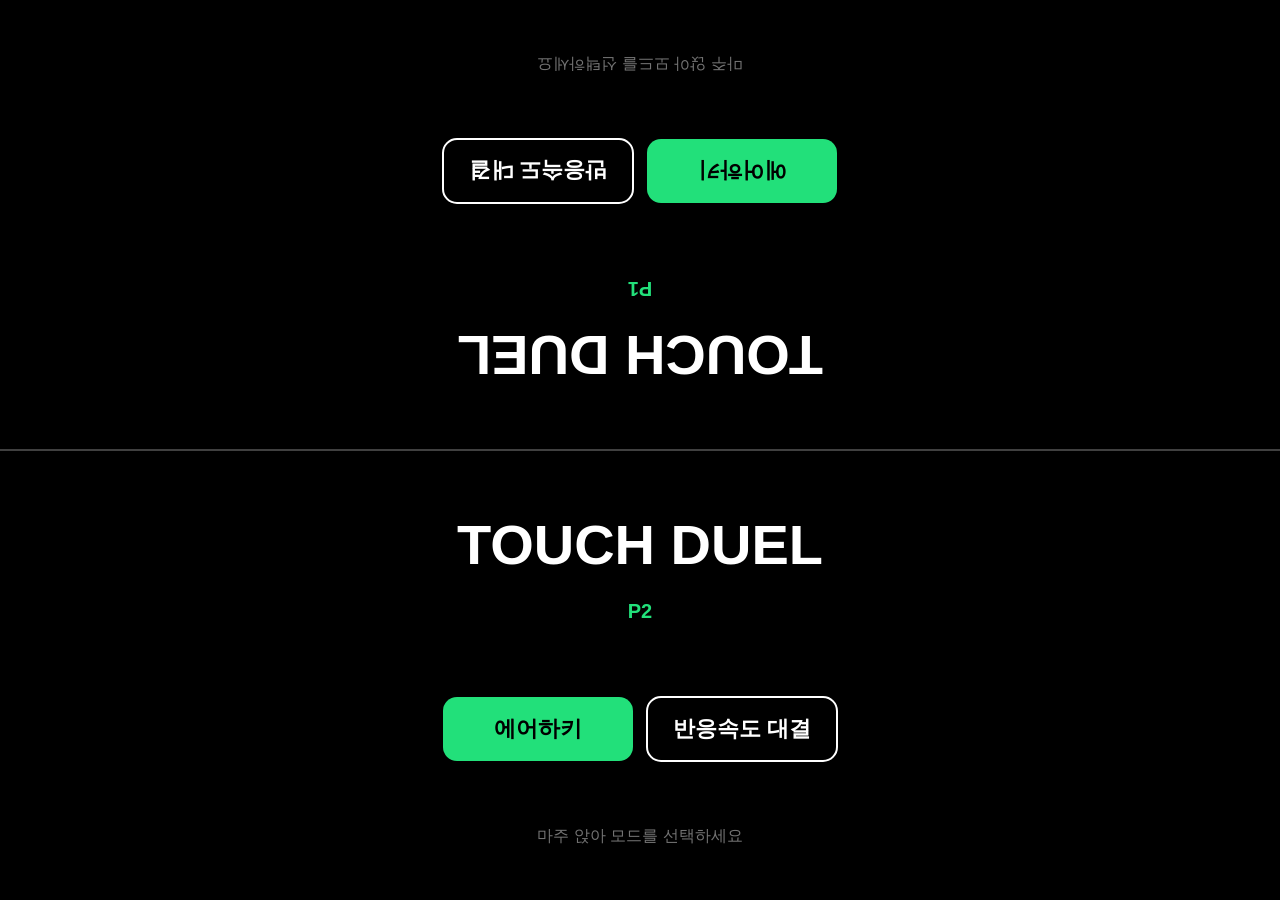
==== index.html @ be90b16b "Add two-player air hockey for iPad (single-file canvas game) Multi-touch mallets per half, substep c" ====
<!DOCTYPE html>
<html lang="ko">
<head>
<meta charset="utf-8">
<meta name="viewport" content="width=device-width, initial-scale=1, maximum-scale=1, minimum-scale=1, user-scalable=no, viewport-fit=cover">
<meta name="apple-mobile-web-app-capable" content="yes">
<meta name="mobile-web-app-capable" content="yes">
<meta name="apple-mobile-web-app-status-bar-style" content="black-translucent">
<meta name="format-detection" content="telephone=no">
<meta name="theme-color" content="#000000">
<title>Touch Duel</title>
<style>
  html, body {
    margin: 0; padding: 0;
    width: 100%; height: 100%;
    overflow: hidden;
    background: #000;
    /* 스크롤·확대·바운스 방지 */
    position: fixed; inset: 0;
    overscroll-behavior: none;
    touch-action: none;
    /* 길게 누르기 메뉴·텍스트 선택·탭 하이라이트 방지 */
    -webkit-user-select: none; user-select: none;
    -webkit-touch-callout: none;
    -webkit-tap-highlight-color: transparent;
    -webkit-text-size-adjust: none;
  }
  canvas { display: block; width: 100%; height: 100%; touch-action: none; }
</style>
</head>
<body>
<canvas id="c"></canvas>
<script>
'use strict';

/* =========================================================
   설정
   ========================================================= */
const ACCENT = '#22e07a';          // 유일한 강조색 (반응속도 모드의 "초록색"도 이 색)
const FG = '#ffffff';
const BG = '#000000';
const FONT = '-apple-system, BlinkMacSystemFont, "Apple SD Gothic Neo", "Helvetica Neue", sans-serif';
const HOCKEY_WIN = 7;

/* =========================================================
   캔버스 & 리사이즈
   ========================================================= */
const canvas = document.getElementById('c');
const ctx = canvas.getContext('2d', { alpha: false });
let W = 0, H = 0, DPR = 1;

function resize() {
  const nw = window.innerWidth, nh = window.innerHeight;
  if (nw === 0 || nh === 0) return;
  // 고해상도 화면은 2배까지만 (그 이상은 60fps 유지에 부담)
  DPR = Math.min(window.devicePixelRatio || 1, 2);
  canvas.width = Math.round(nw * DPR);
  canvas.height = Math.round(nh * DPR);
  ctx.setTransform(DPR, 0, 0, DPR, 0, 0);
  const oldW = W, oldH = H;
  W = nw; H = nh;
  if (oldW && oldH && app.scene && app.scene.resize) {
    app.scene.resize(W / oldW, H / oldH);
  }
}
window.addEventListener('resize', resize);
window.addEventListener('orientationchange', () => { resize(); setTimeout(resize, 250); });
if (window.visualViewport) window.visualViewport.addEventListener('resize', resize);

/* =========================================================
   효과음 (Web Audio API로 즉석 생성)
   ========================================================= */
let ac = null;
function ensureAudio() {
  try {
    if (!ac) {
      const AC = window.AudioContext || window.webkitAudioContext;
      if (!AC) return;
      ac = new AC();
      // iOS 잠금 해제용 무음 버퍼 1회 재생
      const b = ac.createBuffer(1, 1, 22050);
      const s = ac.createBufferSource();
      s.buffer = b; s.connect(ac.destination); s.start(0);
    }
    if (ac.state === 'suspended') ac.resume();
  } catch (e) { /* 오디오 불가 환경은 무시 */ }
}
function tone(freq, dur, type = 'sine', vol = 0.2, freqEnd = null, delay = 0) {
  if (!ac || ac.state !== 'running') return;
  const t0 = ac.currentTime + delay;
  const o = ac.createOscillator();
  const g = ac.createGain();
  o.type = type;
  o.frequency.setValueAtTime(freq, t0);
  if (freqEnd) o.frequency.exponentialRampToValueAtTime(freqEnd, t0 + dur);
  g.gain.setValueAtTime(0.0001, t0);
  g.gain.exponentialRampToValueAtTime(vol, t0 + 0.005);
  g.gain.exponentialRampToValueAtTime(0.0001, t0 + dur);
  o.connect(g); g.connect(ac.destination);
  o.start(t0); o.stop(t0 + dur + 0.02);
}
const sfx = {
  tap()  { tone(660, 0.06, 'triangle', 0.15); },
  hit(p) { tone(300 + 500 * p, 0.07, 'triangle', 0.12 + 0.2 * p, 150 + 200 * p); }, // p: 0~1 세기
  wall() { tone(180, 0.05, 'square', 0.05); },
  goal() { tone(523, 0.12, 'square', 0.12); tone(784, 0.22, 'square', 0.12, null, 0.11); },
  win()  { [523, 659, 784, 1047].forEach((f, i) => tone(f, 0.18, 'triangle', 0.18, null, i * 0.1)); },
};

/* =========================================================
   공통 UI 헬퍼
   - 화면을 가로로 반 나눠 아래쪽은 P2(정방향), 위쪽은 P1(180° 회전)로 그린다.
   - "로컬 좌표": 각 플레이어 기준 반쪽 화면. y=0 이 중앙선, y=H/2 가 자기 앞쪽 가장자리.
   ========================================================= */
function halfH() { return H / 2; }

// fn(who, w, h) 를 두 반쪽에 각각 그린다. who: 0=P1(위), 1=P2(아래)
function mirrored(fn) {
  ctx.save(); ctx.translate(0, H / 2); fn(1, W, H / 2); ctx.restore();
  ctx.save(); ctx.translate(W, H / 2); ctx.rotate(Math.PI); fn(0, W, H / 2); ctx.restore();
}
// 화면 좌표 → 해당 플레이어의 로컬 좌표
function toLocal(x, y) {
  return y >= H / 2 ? { who: 1, x, y: y - H / 2 } : { who: 0, x: W - x, y: H / 2 - y };
}

function font(size, weight = 600) { return `${weight} ${Math.round(size)}px ${FONT}`; }
function text(str, x, y, size, color = FG, weight = 600, align = 'center') {
  ctx.font = font(size, weight);
  ctx.fillStyle = color;
  ctx.textAlign = align;
  ctx.textBaseline = 'middle';
  ctx.fillText(str, x, y);
}
function roundRect(x, y, w, h, r) {
  ctx.beginPath();
  ctx.moveTo(x + r, y);
  ctx.arcTo(x + w, y, x + w, y + h, r);
  ctx.arcTo(x + w, y + h, x, y + h, r);
  ctx.arcTo(x, y + h, x, y, r);
  ctx.arcTo(x, y, x + w, y, r);
  ctx.closePath();
}

// 로컬 좌표 기준 버튼 한 줄 배치
function buttonRow(defs, yCenter) {
  const n = defs.length, gap = 14;
  const bw = Math.min((W - 40 - gap * (n - 1)) / n, 190);
  const bh = Math.min(halfH() * 0.17, 64);
  const total = n * bw + (n - 1) * gap;
  const x0 = (W - total) / 2;
  return defs.map((d, i) => ({ ...d, x: x0 + i * (bw + gap), y: yCenter - bh / 2, w: bw, h: bh }));
}
function drawButtons(btns) {
  for (const b of btns) {
    roundRect(b.x, b.y, b.w, b.h, Math.min(14, b.h / 3));
    if (b.primary) { ctx.fillStyle = ACCENT; ctx.fill(); }
    else { ctx.lineWidth = 2; ctx.strokeStyle = FG; ctx.stroke(); }
    text(b.label, b.x + b.w / 2, b.y + b.h / 2 + 1, Math.min(b.h * 0.38, 22), b.primary ? BG : FG);
  }
}
function hitButton(btns, lx, ly) {
  for (const b of btns) if (lx >= b.x && lx <= b.x + b.w && ly >= b.y && ly <= b.y + b.h) return b;
  return null;
}

// 중앙선 위 왼쪽 끝의 일시정지 버튼 (180° 대칭 아이콘이라 양쪽 모두 읽힘)
function pauseBtn() { const r = Math.max(22, Math.min(W, H) * 0.035); return { x: r + 10, y: H / 2, r }; }
function drawPauseBtn(color = FG, bg = BG) {
  const p = pauseBtn();
  ctx.beginPath(); ctx.arc(p.x, p.y, p.r, 0, Math.PI * 2);
  ctx.fillStyle = bg; ctx.fill();
  ctx.lineWidth = 2; ctx.strokeStyle = color; ctx.stroke();
  const bw = p.r * 0.2, bh = p.r * 0.8;
  ctx.fillStyle = color;
  ctx.fillRect(p.x - bw * 1.6, p.y - bh / 2, bw, bh);
  ctx.fillRect(p.x + bw * 0.6, p.y - bh / 2, bw, bh);
}
function hitPauseBtn(x, y) {
  const p = pauseBtn();
  return Math.hypot(x - p.x, y - p.y) <= p.r + 12; // 손가락용 여유 12px
}

/* =========================================================
   앱 상태 (장면 전환, 일시정지, 게임 종료 오버레이)
   ========================================================= */
const app = {
  scene: null,
  paused: false,
  over: null,      // 게임 종료 시 { winner, t, lines:[[P1줄],[P2줄]] }
};
function setScene(s) {
  app.scene = s; app.paused = false; app.over = null;
  s.enter();
}
function endGame(winner, lines) {
  app.over = { winner, t: performance.now(), lines: lines || [[], []] };
  sfx.win();
}

const pauseButtons = () => buttonRow([
  { id: 'resume', label: '계속', primary: true },
  { id: 'restart', label: '재시작' },
  { id: 'menu', label: '메뉴' },
], halfH() * 0.62);

const overButtons = () => buttonRow([
  { id: 'restart', label: '다시 하기', primary: true },
  { id: 'menu', label: '메뉴' },
], halfH() * 0.72);

function drawPauseOverlay() {
  ctx.fillStyle = 'rgba(0,0,0,0.82)';
  ctx.fillRect(0, 0, W, H);
  const btns = pauseButtons();
  mirrored((who, w, h) => {
    text('일시정지', w / 2, h * 0.3, Math.min(h * 0.14, 44), FG, 700);
    drawButtons(btns);
  });
}
function drawOverOverlay() {
  ctx.fillStyle = 'rgba(0,0,0,0.85)';
  ctx.fillRect(0, 0, W, H);
  const btns = overButtons();
  const o = app.over;
  mirrored((who, w, h) => {
    const won = o.winner === who;
    text(won ? '승리' : '패배', w / 2, h * 0.22, Math.min(h * 0.2, 72), won ? ACCENT : FG, 800);
    const lines = o.lines[who] || [];
    lines.forEach((l, i) => text(l, w / 2, h * 0.4 + i * Math.min(h * 0.08, 30), Math.min(h * 0.065, 22), 'rgba(255,255,255,0.75)', 500));
    drawButtons(btns);
  });
}

/* =========================================================
   메뉴 화면 (양쪽 모두에서 읽고 누를 수 있게 대칭으로 그림)
   ========================================================= */
const Menu = {
  enter() {},
  buttons() {
    return buttonRow([
      { id: 'hockey', label: '에어하키', primary: true },
      { id: 'reaction', label: '반응속도 대결' },
    ], halfH() * 0.62);
  },
  update() {},
  draw(now) {
    ctx.fillStyle = BG; ctx.fillRect(0, 0, W, H);
    ctx.fillStyle = 'rgba(255,255,255,0.25)';
    ctx.fillRect(0, H / 2 - 1, W, 2);
    const btns = this.buttons();
    mirrored((who, w, h) => {
      text('TOUCH DUEL', w / 2, h * 0.22, Math.min(h * 0.13, w * 0.1, 56), FG, 800);
      text(who === 0 ? 'P1' : 'P2', w / 2, h * 0.36, Math.min(h * 0.06, 20), ACCENT, 700);
      drawButtons(btns);
      text('마주 앉아 모드를 선택하세요', w / 2, h * 0.86, Math.min(h * 0.05, 16), 'rgba(255,255,255,0.45)', 500);
    });
  },
  down(id, x, y) {
    const l = toLocal(x, y);
    const b = hitButton(this.buttons(), l.x, l.y);
    if (!b) return;
    sfx.tap();
    if (b.id === 'hockey') setScene(Hockey);
    else if (b.id === 'reaction' && typeof Reaction !== 'undefined') setScene(Reaction);
  },
  move() {}, up() {},
};

/* =========================================================
   모드 1: 에어하키
   ---------------------------------------------------------
   좌표계: 화면 픽셀. P1(index 0)은 위쪽 절반, P2(index 1)는 아래쪽 절반.
   P1은 위쪽 골대를 지키고, 퍽이 위쪽 골대로 들어가면 P2 득점.

   [충돌 처리 요약]
   1) 서브스텝: 한 프레임 동안 퍽/말렛의 이동 거리를 퍽 반지름의 절반 이하로
      잘게 나눠 여러 번 적분한다. 빠른 퍽이 말렛·벽을 뚫고 지나가는
      "터널링"을 막기 위함. 말렛 위치도 서브스텝마다 이전→현재 위치를 보간.
   2) 퍽↔말렛 (원-원): 중심 거리 < r+R 이면 충돌.
      - 위치 보정: 퍽을 충돌 법선 n 방향으로 딱 맞닿는 위치까지 밀어낸다.
        말렛은 손가락이 붙잡고 있으므로 "무한 질량"으로 보고 퍽만 움직인다.
      - 속도 반사: 상대속도 v_rel = v_puck − v_mallet 의 법선 성분 vn 이
        서로 가까워지는 방향(vn < 0)일 때만 v_puck −= (1+e)·vn·n.
        → 말렛이 빠르게 휘두를수록 vn 이 커져 퍽이 더 세게 튕겨 나간다.
   3) 퍽↔벽: 좌우 벽, 위아래 벽(골 입구 제외)을 넘으면 벽 안으로 되돌리고
      해당 축 속도를 반전 후 반발계수 e_wall 을 곱한다.
   4) 퍽↔골대 기둥: 골 입구 양 끝을 "점"으로 보고 원-점 충돌을 처리
      (모서리에 걸친 퍽이 자연스럽게 튕기도록).
   5) 끼임 방지: 벽 보정 후에도 퍽과 말렛이 겹쳐 있으면(벽과 말렛 사이에
      낀 경우) 이번엔 말렛을 뒤로 밀어낸다.
   이후 매 프레임 마찰로 지수 감속하고, 최대 속도를 넘지 않게 자른다.
   ========================================================= */
const PUCK_E = 0.9;       // 말렛 반발계수
const WALL_E = 0.88;      // 벽 반발계수
const FRICTION = 0.45;    // 초당 감속 계수 (v *= e^(-k·dt))

const Hockey = {
  enter() {
    this.score = [0, 0];
    this.layout();
    this.mallets = [0, 1].map(i => {
      const x = W / 2, y = i === 0 ? H * 0.12 : H * 0.88;
      return { x, y, px: x, py: y, tx: x, ty: y, vx: 0, vy: 0, tid: null };
    });
    this.puck = { x: W / 2, y: H / 2, vx: 0, vy: 0 };
    this.resetPuck(-1);
    this.goalT = 0;         // 득점 연출 남은 시간
    this.lastScorer = -1;
    this.flash = [0, 0];    // 득점 하이라이트
    this.sndHit = 0; this.sndWall = 0;
  },
  layout() {
    const u = Math.min(W, H);
    this.u = u;
    this.R = u * 0.072;                              // 말렛 반지름
    this.r = u * 0.036;                              // 퍽 반지름
    this.goalW = Math.min(W * 0.42, u * 0.42);       // 골 입구 너비
    this.maxV = u * 4.2;                             // 퍽 최대 속도 (px/s)
    this.malletMaxV = u * 10;                        // 말렛 최대 이동 속도 (px/s)
  },
  goalX0() { return (W - this.goalW) / 2; },
  goalX1() { return (W + this.goalW) / 2; },
  resize(sx, sy) {
    const p = this.puck;
    p.x *= sx; p.y *= sy;
    for (const m of this.mallets) {
      m.x *= sx; m.y *= sy; m.px *= sx; m.py *= sy; m.tx *= sx; m.ty *= sy;
    }
    this.layout();
    this.mallets.forEach((m, i) => {
      const c = this.clampMallet(i, m.x, m.y); m.x = m.px = c.x; m.y = m.py = c.y;
      const t = this.clampMallet(i, m.tx, m.ty); m.tx = t.x; m.ty = t.y;
    });
    p.x = Math.min(Math.max(p.x, this.r), W - this.r);
  },
  resetPuck(conceder) {
    const p = this.puck;
    p.x = W / 2;
    p.y = conceder === 0 ? H * 0.25 : conceder === 1 ? H * 0.75 : H / 2;
    p.vx = 0; p.vy = 0;
  },
  // 말렛은 자기 영역(반쪽) 안에서만
  clampMallet(i, x, y) {
    const R = this.R;
    const y0 = i === 0 ? R : H / 2 + R;
    const y1 = i === 0 ? H / 2 - R : H - R;
    return { x: Math.min(Math.max(x, R), W - R), y: Math.min(Math.max(y, y0), y1) };
  },

  /* ---------- 입력 ---------- */
  down(id, x, y) {
    const i = y < H / 2 ? 0 : 1;        // 터치한 쪽 영역의 말렛
    const m = this.mallets[i];
    if (m.tid !== null) return;          // 이미 다른 손가락이 잡고 있음
    m.tid = id;
    const c = this.clampMallet(i, x, y);
    // 잡는 순간 말렛을 손가락 위치로 순간이동 (속도 0 처리 → 순간이동 강타 방지)
    m.x = m.px = m.tx = c.x; m.y = m.py = m.ty = c.y;
    sfx.tap();
  },
  move(id, x, y) {
    this.mallets.forEach((m, i) => {
      if (m.tid !== id) return;
      const c = this.clampMallet(i, x, y);
      m.tx = c.x; m.ty = c.y;
    });
  },
  up(id) {
    for (const m of this.mallets) if (m.tid === id) m.tid = null;
  },

  /* ---------- 물리 ---------- */
  update(dt, now) {
    const p = this.puck, r = this.r, R = this.R;
    this.flash[0] = Math.max(0, this.flash[0] - dt);
    this.flash[1] = Math.max(0, this.flash[1] - dt);

    // 말렛: 손가락 목표 위치로 이동 (한 프레임 최대 이동량 제한)
    let maxMove = 0;
    for (const m of this.mallets) {
      m.px = m.x; m.py = m.y;
      let dx = m.tx - m.x, dy = m.ty - m.y;
      const d = Math.hypot(dx, dy), lim = this.malletMaxV * dt;
      if (d > lim) { dx *= lim / d; dy *= lim / d; }
      m.x += dx; m.y += dy;
      m.vx = dx / dt; m.vy = dy / dt;
      maxMove = Math.max(maxMove, Math.hypot(dx, dy));
    }

    // 득점 연출 중: 퍽은 골 안쪽으로 미끄러지기만 하고 충돌 없음
    if (this.goalT > 0) {
      p.x += p.vx * dt; p.y += p.vy * dt;
      this.goalT -= dt;
      if (this.goalT <= 0) {
        const s = this.score;
        if (s[0] >= HOCKEY_WIN || s[1] >= HOCKEY_WIN) {
          const w = s[0] > s[1] ? 0 : 1;
          endGame(w, [[`${s[0]} : ${s[1]}`], [`${s[1]} : ${s[0]}`]]);
        } else {
          this.resetPuck(1 - this.lastScorer); // 실점한 쪽에서 서브
        }
      }
      return;
    }

    // [1] 서브스텝 수 결정: 퍽/말렛이 한 스텝에 r/2 이상 움직이지 않도록
    const travel = Math.max(Math.hypot(p.vx, p.vy) * dt, maxMove);
    const n = Math.min(24, Math.max(1, Math.ceil(travel / (r * 0.5))));
    const h = dt / n;

    for (let s = 1; s <= n; s++) {
      const t = s / n;
      p.x += p.vx * h;
      p.y += p.vy * h;

      // [2] 퍽 ↔ 말렛
      for (let i = 0; i < 2; i++) {
        const m = this.mallets[i];
        const mx = m.px + (m.x - m.px) * t;   // 이 서브스텝 시점의 말렛 위치
        const my = m.py + (m.y - m.py) * t;
        let dx = p.x - mx, dy = p.y - my;
        let d = Math.hypot(dx, dy);
        const minD = r + R;
        if (d < minD) {
          if (d < 1e-6) { dx = 0; dy = i === 0 ? 1 : -1; d = 1; }
          const nx = dx / d, ny = dy / d;
          // 위치 보정: 퍽만 밀어냄
          p.x = mx + nx * minD;
          p.y = my + ny * minD;
          // 속도 반사: 접근 중일 때만
          const vn = (p.vx - m.vx) * nx + (p.vy - m.vy) * ny;
          if (vn < 0) {
            p.vx -= (1 + PUCK_E) * vn * nx;
            p.vy -= (1 + PUCK_E) * vn * ny;
            const power = Math.min(1, -vn / this.maxV);
            if (now - this.sndHit > 60) { sfx.hit(power); this.sndHit = now; }
          }
        }
      }

      // [3][4] 벽·골대 기둥
      const scored = this.collideWalls(now);

      // [5] 벽과 말렛 사이에 낀 경우 말렛을 밀어냄
      for (let i = 0; i < 2; i++) {
        const m = this.mallets[i];
        const dx = m.x - p.x, dy = m.y - p.y, d = Math.hypot(dx, dy);
        if (d < r + R && d > 1e-6) {
          const c = this.clampMallet(i, p.x + dx / d * (r + R), p.y + dy / d * (r + R));
          m.x = c.x; m.y = c.y;
        }
      }

      if (scored >= 0) { this.onGoal(scored); break; }
    }

    // 마찰(지수 감속) + 최대 속도 제한
    const f = Math.exp(-FRICTION * dt);
    p.vx *= f; p.vy *= f;
    const sp = Math.hypot(p.vx, p.vy);
    if (sp > this.maxV) { p.vx *= this.maxV / sp; p.vy *= this.maxV / sp; }
    if (sp < 2) { p.vx = 0; p.vy = 0; }
  },

  // 반환값: 득점한 플레이어 index, 없으면 -1
  collideWalls(now) {
    const p = this.puck, r = this.r;
    const gx0 = this.goalX0(), gx1 = this.goalX1();
    const inMouth = p.x > gx0 && p.x < gx1;
    let bounced = false;

    // 좌우 벽
    if (p.x < r) { p.x = r; p.vx = Math.abs(p.vx) * WALL_E; bounced = true; }
    else if (p.x > W - r) { p.x = W - r; p.vx = -Math.abs(p.vx) * WALL_E; bounced = true; }

    // 위아래 벽 (골 입구 구간은 통과)
    if (!inMouth) {
      if (p.y < r) { p.y = r; p.vy = Math.abs(p.vy) * WALL_E; bounced = true; }
      else if (p.y > H - r) { p.y = H - r; p.vy = -Math.abs(p.vy) * WALL_E; bounced = true; }
    }

    // 골대 기둥 4개 (원-점 충돌)
    const posts = [[gx0, 0], [gx1, 0], [gx0, H], [gx1, H]];
    for (const [qx, qy] of posts) {
      const dx = p.x - qx, dy = p.y - qy, d = Math.hypot(dx, dy);
      if (d < r && d > 1e-6) {
        const nx = dx / d, ny = dy / d;
        p.x = qx + nx * r; p.y = qy + ny * r;
        const vn = p.vx * nx + p.vy * ny;
        if (vn < 0) { p.vx -= (1 + WALL_E) * vn * nx; p.vy -= (1 + WALL_E) * vn * ny; bounced = true; }
      }
    }

    if (bounced && now - this.sndWall > 50) { sfx.wall(); this.sndWall = now; }

    // 퍽 중심이 골라인을 넘으면 득점
    if (p.y < 0) return 1;       // 위쪽 골대 → P2 득점
    if (p.y > H) return 0;       // 아래쪽 골대 → P1 득점
    return -1;
  },

  onGoal(scorer) {
    this.score[scorer]++;
    this.lastScorer = scorer;
    this.flash[scorer] = 1.0;
    this.goalT = 1.1;
    sfx.goal();
  },

  /* ---------- 그리기 ---------- */
  draw(now) {
    const r = this.r, R = this.R, p = this.puck;
    ctx.fillStyle = BG; ctx.fillRect(0, 0, W, H);

    // 득점한 쪽 반쪽을 강조색으로 살짝 물들임
    for (let i = 0; i < 2; i++) {
      if (this.flash[i] > 0) {
        ctx.globalAlpha = this.flash[i] * 0.22;
        ctx.fillStyle = ACCENT;
        ctx.fillRect(0, i === 0 ? 0 : H / 2, W, H / 2);
        ctx.globalAlpha = 1;
      }
    }

    // 링크 라인
    ctx.strokeStyle = 'rgba(255,255,255,0.22)';
    ctx.lineWidth = 2;
    ctx.beginPath(); ctx.moveTo(0, H / 2); ctx.lineTo(W, H / 2); ctx.stroke();
    ctx.beginPath(); ctx.arc(W / 2, H / 2, this.u * 0.12, 0, Math.PI * 2); ctx.stroke();
    ctx.beginPath(); ctx.arc(W / 2, 0, this.goalW * 0.55, 0, Math.PI); ctx.stroke();
    ctx.beginPath(); ctx.arc(W / 2, H, this.goalW * 0.55, Math.PI, Math.PI * 2); ctx.stroke();

    // 벽 테두리
    ctx.strokeStyle = 'rgba(255,255,255,0.5)';
    ctx.lineWidth = 4;
    ctx.strokeRect(0, 0, W, H);
    // 골 입구 (강조색)
    const gx0 = this.goalX0();
    ctx.fillStyle = BG;
    ctx.fillRect(gx0, 0, this.goalW, 4);
    ctx.fillRect(gx0, H - 4, this.goalW, 4);
    ctx.fillStyle = ACCENT;
    ctx.fillRect(gx0, 0, this.goalW, 6);
    ctx.fillRect(gx0, H - 6, this.goalW, 6);

    // 점수 (위쪽은 180° 회전 → 각자 자기 방향에서 읽힘)
    const s = this.score;
    mirrored((who, w, h) => {
      const size = Math.min(h * 0.22, this.u * 0.13);
      const hl = this.flash[who] > 0;
      text(String(s[who]), w - size * 0.7, size * 0.75, size, hl ? ACCENT : 'rgba(255,255,255,0.55)', 800);
      if (this.goalT > 0 && this.lastScorer === who) {
        text('GOAL', w / 2, h * 0.5, Math.min(h * 0.25, 90), ACCENT, 900);
      }
    });

    // 퍽
    ctx.fillStyle = ACCENT;
    ctx.beginPath(); ctx.arc(p.x, p.y, r, 0, Math.PI * 2); ctx.fill();

    // 말렛
    for (const m of this.mallets) {
      ctx.fillStyle = FG;
      ctx.beginPath(); ctx.arc(m.x, m.y, R, 0, Math.PI * 2); ctx.fill();
      ctx.strokeStyle = BG; ctx.lineWidth = Math.max(2, R * 0.08);
      ctx.beginPath(); ctx.arc(m.x, m.y, R * 0.55, 0, Math.PI * 2); ctx.stroke();
      if (m.tid !== null) {
        ctx.fillStyle = BG;
        ctx.beginPath(); ctx.arc(m.x, m.y, R * 0.18, 0, Math.PI * 2); ctx.fill();
      }
    }

    drawPauseBtn();
  },
};

/* =========================================================
   입력 (멀티터치: touch.identifier 로 손가락을 각각 추적)
   ========================================================= */
function onDown(id, x, y) {
  ensureAudio();
  const s = app.scene;
  if (s === Menu) { s.down(id, x, y); return; }

  if (app.over) {
    if (performance.now() - app.over.t < 700) return; // 연타로 인한 오작동 방지
    const l = toLocal(x, y);
    const b = hitButton(overButtons(), l.x, l.y);
    if (b) { sfx.tap(); b.id === 'restart' ? setScene(s) : setScene(Menu); }
    return;
  }
  if (app.paused) {
    const l = toLocal(x, y);
    const b = hitButton(pauseButtons(), l.x, l.y);
    if (!b) return;
    sfx.tap();
    if (b.id === 'resume') { app.paused = false; s.onResume && s.onResume(); }
    else if (b.id === 'restart') setScene(s);
    else setScene(Menu);
    return;
  }
  if (hitPauseBtn(x, y)) {
    sfx.tap();
    app.paused = true;
    s.onPause && s.onPause();
    return;
  }
  s.down(id, x, y);
}
function onMove(id, x, y) { if (!app.paused && !app.over) app.scene.move(id, x, y); }
function onUp(id) { app.scene.up(id); }

function eachTouch(e, fn) {
  const rect = canvas.getBoundingClientRect();
  for (let i = 0; i < e.changedTouches.length; i++) {
    const t = e.changedTouches[i];
    fn(t.identifier, t.clientX - rect.left, t.clientY - rect.top);
  }
}
const opt = { passive: false };
// preventDefault 로 스크롤·핀치줌·더블탭 줌·길게 누르기를 모두 차단
canvas.addEventListener('touchstart',  e => { e.preventDefault(); eachTouch(e, onDown); }, opt);
canvas.addEventListener('touchmove',   e => { e.preventDefault(); eachTouch(e, onMove); }, opt);
canvas.addEventListener('touchend',    e => { e.preventDefault(); ensureAudio(); eachTouch(e, id => onUp(id)); }, opt);
canvas.addEventListener('touchcancel', e => { e.preventDefault(); eachTouch(e, id => onUp(id)); }, opt);
// 캔버스 밖(노치 영역 등)까지 전역 차단
['touchstart', 'touchmove', 'touchend'].forEach(t => document.addEventListener(t, e => e.preventDefault(), opt));
['gesturestart', 'gesturechange', 'gestureend', 'contextmenu', 'dblclick', 'selectstart']
  .forEach(t => document.addEventListener(t, e => e.preventDefault(), opt));

// 데스크톱 테스트용 마우스 (터치 기기에서는 위 preventDefault 로 호환 마우스 이벤트가 안 생김)
let mouseDown = false;
canvas.addEventListener('mousedown', e => { mouseDown = true; onDown('mouse', e.clientX, e.clientY); });
window.addEventListener('mousemove', e => { if (mouseDown) onMove('mouse', e.clientX, e.clientY); });
window.addEventListener('mouseup', () => { if (mouseDown) { mouseDown = false; onUp('mouse'); } });

// 앱이 백그라운드로 가면 자동 일시정지
document.addEventListener('visibilitychange', () => {
  if (document.hidden && app.scene !== Menu && !app.over && !app.paused) {
    app.paused = true;
    app.scene.onPause && app.scene.onPause();
  }
});

/* =========================================================
   메인 루프 (requestAnimationFrame, 60fps)
   ========================================================= */
let last = 0;
function frame(ts) {
  // 프레임 간격이 길어져도(탭 전환 등) 물리가 폭주하지 않게 dt 상한
  const dt = last ? Math.min((ts - last) / 1000, 1 / 30) : 1 / 60;
  last = ts;
  const s = app.scene;
  if (!app.paused && !app.over && dt > 0) s.update(dt, ts);
  s.draw(ts);
  if (app.over) drawOverOverlay();
  else if (app.paused) drawPauseOverlay();
  requestAnimationFrame(frame);
}

resize();
setScene(Menu);
requestAnimationFrame(frame);
</script>
</body>
</html>
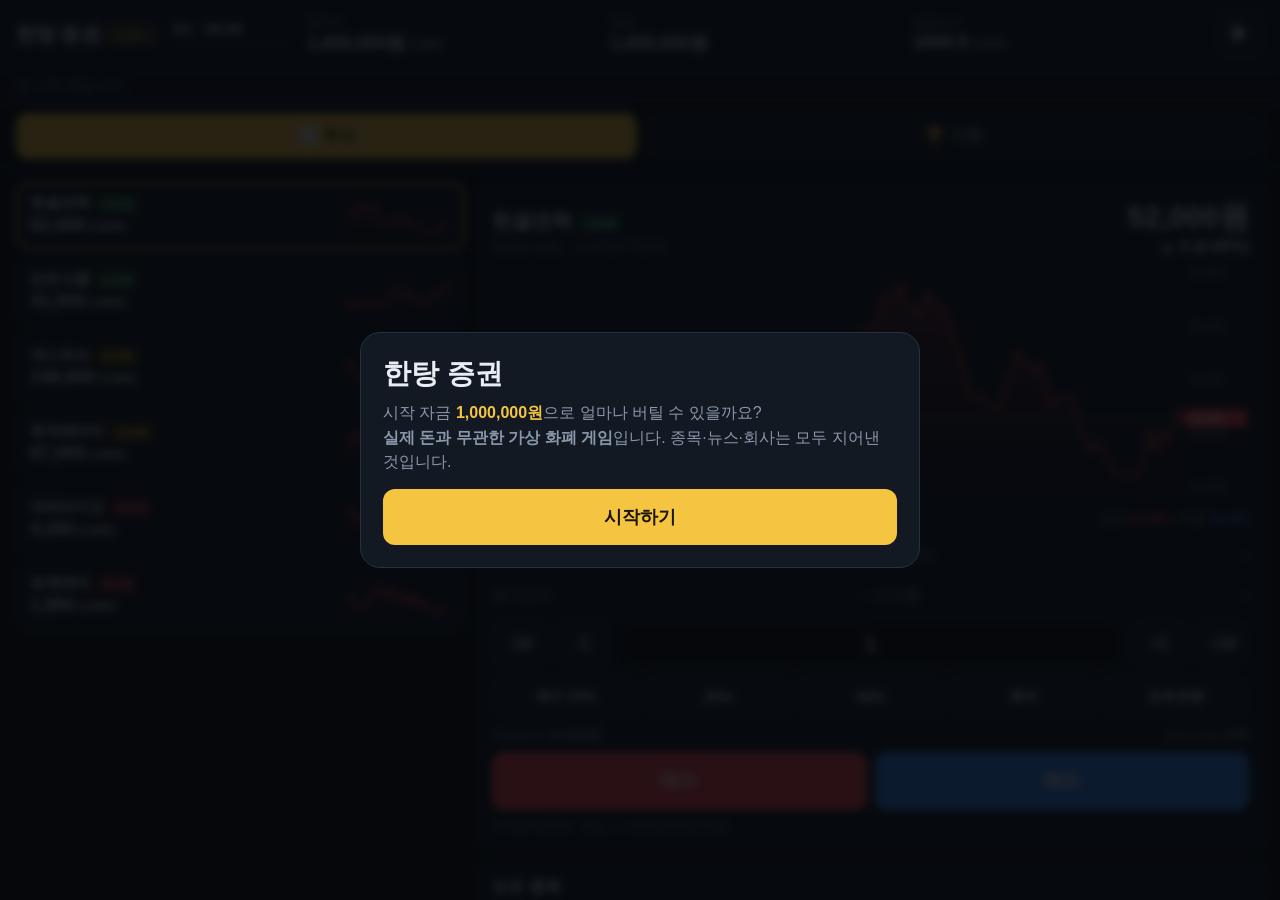
==== commit 410229a4: "1단계: 주식 시뮬레이션 (6종목, 찌라시, 폭락장·상한가 행진·서킷브레이커) Co-Authored-By: Claude Opus 5.5 <noreply@anthropic.com> " ====
--- a/index.html
+++ b/index.html
@@ -2,666 +2,1062 @@
 <html lang="ko">
 <head>
 <meta charset="utf-8">
-<meta name="viewport" content="width=device-width, initial-scale=1, maximum-scale=1, minimum-scale=1, user-scalable=no, viewport-fit=cover">
+<meta name="viewport" content="width=device-width, initial-scale=1, maximum-scale=1, user-scalable=no, viewport-fit=cover">
 <meta name="apple-mobile-web-app-capable" content="yes">
-<meta name="mobile-web-app-capable" content="yes">
 <meta name="apple-mobile-web-app-status-bar-style" content="black-translucent">
-<meta name="format-detection" content="telephone=no">
-<meta name="theme-color" content="#000000">
-<title>Touch Duel</title>
+<meta name="theme-color" content="#0a0d13">
+<meta name="color-scheme" content="dark">
+<title>한탕 증권</title>
 <style>
-  html, body {
-    margin: 0; padding: 0;
-    width: 100%; height: 100%;
-    overflow: hidden;
-    background: #000;
-    /* 스크롤·확대·바운스 방지 */
-    position: fixed; inset: 0;
-    overscroll-behavior: none;
-    touch-action: none;
-    /* 길게 누르기 메뉴·텍스트 선택·탭 하이라이트 방지 */
-    -webkit-user-select: none; user-select: none;
-    -webkit-touch-callout: none;
-    -webkit-tap-highlight-color: transparent;
-    -webkit-text-size-adjust: none;
-  }
-  canvas { display: block; width: 100%; height: 100%; touch-action: none; }
+:root{
+  --bg:#0a0d13; --panel:#131923; --panel2:#1a2230; --line:#263042;
+  --text:#e8edf4; --muted:#8a97aa;
+  --up:#ff4b58; --up-bg:rgba(255,75,88,.15);
+  --down:#3b8cff; --down-bg:rgba(59,140,255,.15);
+  --gold:#f5c542; --warn:#ffb020; --ok:#2ecc71;
+  --r:14px;
+  color-scheme:dark;
+}
+*{box-sizing:border-box;-webkit-tap-highlight-color:transparent}
+html,body{margin:0;height:100%;background:var(--bg);color:var(--text);
+  font-family:-apple-system,BlinkMacSystemFont,"Apple SD Gothic Neo","Noto Sans KR","Malgun Gothic",sans-serif;
+  touch-action:manipulation;-webkit-text-size-adjust:100%;overscroll-behavior:none}
+body{-webkit-user-select:none;user-select:none;-webkit-touch-callout:none}
+input{-webkit-user-select:text;user-select:text}
+b,.num{font-variant-numeric:tabular-nums}
+.up{color:var(--up)} .down{color:var(--down)} .muted{color:var(--muted)} .gold{color:var(--gold)}
+.hidden{display:none!important}
+
+#app{display:flex;flex-direction:column;height:100vh;height:100dvh;
+  padding:env(safe-area-inset-top) env(safe-area-inset-right) 0 env(safe-area-inset-left)}
+
+/* ---------- 헤더 ---------- */
+header{display:grid;grid-template-columns:auto auto 1fr 1fr 1fr auto;gap:10px 16px;align-items:center;
+  padding:10px 16px;background:var(--panel);border-bottom:1px solid var(--line)}
+.brand{font-weight:800;font-size:20px;letter-spacing:-.5px;white-space:nowrap}
+.brand .tag{font-size:11px;font-weight:600;color:var(--gold);border:1px solid var(--gold);border-radius:6px;padding:1px 5px;margin-left:4px;vertical-align:middle}
+.clock{min-width:118px}
+.clock .t{font-weight:700;font-size:15px;white-space:nowrap}
+.bar{height:6px;background:var(--panel2);border-radius:3px;margin-top:5px;overflow:hidden}
+.bar i{display:block;height:100%;width:0;background:var(--gold);transition:width .9s linear}
+.kpi{min-width:0}
+.kpi label{display:block;font-size:12px;color:var(--muted)}
+.kpi b{font-size:18px;white-space:nowrap}
+.kpi small{font-size:12px;margin-left:4px;white-space:nowrap}
+@media (max-width:820px){
+  header{grid-template-columns:1fr 1fr auto;}
+  .brand{grid-column:1/2} .clock{grid-column:2/3}
+  #btnPause{grid-column:3/4;grid-row:1}
+}
+
+#ticker{padding:8px 16px;font-size:14px;background:#0f141d;border-bottom:1px solid var(--line);
+  white-space:nowrap;overflow:hidden;text-overflow:ellipsis;min-height:36px}
+
+nav#tabs{display:flex;gap:6px;padding:8px 16px;background:var(--bg);border-bottom:1px solid var(--line);overflow-x:auto}
+nav#tabs button{flex:1;min-width:80px;min-height:46px;border:0;border-radius:12px;background:var(--panel);color:var(--muted);font-size:16px;font-weight:700}
+nav#tabs button.on{background:var(--gold);color:#1a1400}
+
+main{flex:1;overflow-y:auto;-webkit-overflow-scrolling:touch;padding:14px 16px calc(28px + env(safe-area-inset-bottom))}
+.tab{display:none}.tab.on{display:block}
+
+/* ---------- 공통 컴포넌트 ---------- */
+.card{background:var(--panel);border:1px solid var(--line);border-radius:var(--r);padding:14px}
+.card h3{margin:0 0 10px;font-size:16px}
+.btn{min-height:48px;padding:0 16px;border:0;border-radius:12px;background:var(--panel2);color:var(--text);font-size:16px;font-weight:700}
+.btn:active{filter:brightness(1.3)}
+.btn:disabled{opacity:.35}
+.btn.icon{min-width:48px;padding:0;font-size:20px}
+.btn.buy{background:var(--up);color:#fff}
+.btn.sell{background:var(--down);color:#fff}
+.btn.gold{background:var(--gold);color:#1a1400}
+.btn.ghost{background:transparent;border:1px solid var(--line)}
+.row{display:flex;gap:8px;align-items:center}
+.row>*{flex:1}
+.grid2{display:grid;grid-template-columns:1fr 1fr;gap:8px}
+.badge{display:inline-block;font-size:11px;font-weight:700;padding:2px 6px;border-radius:6px;vertical-align:middle}
+.b-stable{background:#1f3b2c;color:#6fe3a0}.b-growth{background:#3a2f12;color:#f5c542}.b-bomb{background:#43161b;color:#ff7b86}
+.kv{display:flex;justify-content:space-between;padding:6px 0;border-bottom:1px dashed var(--line);font-size:15px}
+.kv:last-child{border-bottom:0}
+table{width:100%;border-collapse:collapse;font-size:14px}
+th,td{padding:9px 6px;text-align:right;border-bottom:1px solid var(--line);white-space:nowrap}
+th:first-child,td:first-child{text-align:left}
+th{color:var(--muted);font-weight:600;font-size:12px}
+
+/* ---------- 주식 탭 ---------- */
+.stock-layout{display:grid;grid-template-columns:1fr;gap:12px}
+.stock-list{display:grid;grid-template-columns:repeat(3,1fr);gap:8px}
+@media (max-width:600px){.stock-list{grid-template-columns:repeat(2,1fr)}}
+@media (orientation:landscape) and (min-width:900px){
+  .stock-layout{grid-template-columns:minmax(300px,36%) 1fr}
+  .stock-list{grid-template-columns:1fr}
+  .side-col{position:sticky;top:0;align-self:start}
+}
+.scard{background:var(--panel);border:2px solid var(--line);border-radius:var(--r);padding:10px 12px;position:relative}
+.scard.sel{border-color:var(--gold)}
+.scard .nm{font-weight:700;font-size:15px;white-space:nowrap;overflow:hidden;text-overflow:ellipsis}
+.scard .pr{font-size:18px;font-weight:800;margin-top:4px}
+.scard .ch{font-size:13px;font-weight:600}
+.scard canvas{width:100%;height:34px;display:block;margin-top:6px}
+.scard .lim{position:absolute;top:8px;right:8px;font-size:11px;font-weight:800;padding:2px 5px;border-radius:5px}
+.lim.u{background:var(--up);color:#fff}.lim.d{background:var(--down);color:#fff}
+@media (orientation:landscape) and (min-width:900px){
+  .scard{display:grid;grid-template-columns:1fr 110px;grid-template-rows:auto auto;column-gap:10px}
+  .scard canvas{grid-column:2;grid-row:1/3;height:44px;margin:0;align-self:center}
+}
+.detail-head{display:flex;justify-content:space-between;align-items:flex-end;gap:10px;flex-wrap:wrap}
+.detail-head .big{font-size:30px;font-weight:800}
+#chart{width:100%;height:240px;display:block;margin-top:8px}
+@media (orientation:landscape) and (max-height:700px){#chart{height:190px}}
+.trade{margin-top:12px;display:grid;gap:8px}
+.qty{display:grid;grid-template-columns:56px 56px 1fr 56px 56px;gap:6px}
+.qty input{min-height:48px;border-radius:12px;border:1px solid var(--line);background:var(--bg);color:var(--text);font-size:20px;font-weight:700;text-align:center;width:100%}
+.pcts{display:grid;grid-template-columns:repeat(5,1fr);gap:6px}
+.pcts .btn{min-height:42px;font-size:14px;padding:0}
+.trade-info{display:flex;justify-content:space-between;font-size:13px;color:var(--muted);flex-wrap:wrap;gap:4px}
+.news-list{max-height:320px;overflow-y:auto}
+.news-item{padding:8px 0;border-bottom:1px solid var(--line);font-size:14px;line-height:1.4}
+.news-item .tm{color:var(--muted);font-size:12px;margin-right:6px}
+.news-item.rumor{color:var(--warn)}
+.news-item.true{color:var(--up)}.news-item.fake{color:var(--down)}
+
+/* ---------- 오버레이 / 토스트 ---------- */
+.overlay{position:fixed;inset:0;background:rgba(5,7,11,.86);display:flex;align-items:center;justify-content:center;z-index:50;padding:16px;
+  -webkit-backdrop-filter:blur(4px);backdrop-filter:blur(4px)}
+.modal{background:var(--panel);border:1px solid var(--line);border-radius:20px;padding:22px;width:min(560px,100%);max-height:92vh;overflow-y:auto}
+.modal h1{margin:0 0 6px;font-size:28px}
+.modal p{color:var(--muted);line-height:1.55;margin:8px 0}
+#haltOv{background:rgba(40,10,10,.55);pointer-events:none}
+#haltOv .modal{text-align:center;border-color:var(--up);width:auto}
+#haltOv .cd{font-size:56px;font-weight:900;color:var(--up)}
+#toasts{position:fixed;left:50%;transform:translateX(-50%);top:calc(env(safe-area-inset-top) + 10px);z-index:60;display:flex;flex-direction:column;gap:8px;width:min(520px,calc(100% - 32px));pointer-events:none}
+.toast{background:#1e2735;border:1px solid var(--line);border-left:5px solid var(--gold);border-radius:12px;padding:12px 14px;font-size:15px;font-weight:600;box-shadow:0 6px 24px rgba(0,0,0,.5);animation:tin .25s ease-out}
+.toast.up{border-left-color:var(--up)}.toast.down{border-left-color:var(--down)}.toast.warn{border-left-color:var(--warn)}
+@keyframes tin{from{opacity:0;transform:translateY(-10px)}to{opacity:1;transform:none}}
+.house{margin-top:14px;padding:16px;border-radius:16px;background:linear-gradient(135deg,#3a1015,#2a0c10);border:2px solid var(--up);text-align:center}
+.house .v{font-size:34px;font-weight:900;color:#ff6b76}
+.stat-grid .kv b{font-size:16px}
+.rec-list{font-size:14px}
 </style>
 </head>
 <body>
-<canvas id="c"></canvas>
+<div id="app">
+  <header>
+    <div class="brand">한탕 증권<span class="tag">가상머니</span></div>
+    <div class="clock"><div class="t"><span id="hDay">D1</span> · <span id="hTime">09:00</span></div><div class="bar"><i id="hBar"></i></div></div>
+    <div class="kpi"><label>총자산</label><b id="hNet">-</b><small id="hNetPct"></small></div>
+    <div class="kpi"><label>현금</label><b id="hCash">-</b></div>
+    <div class="kpi"><label>한탕지수</label><b id="hIdx">-</b><small id="hIdxPct"></small></div>
+    <button id="btnPause" class="btn icon" aria-label="일시정지">⏸</button>
+  </header>
+  <div id="ticker" class="muted">장 시작 전입니다.</div>
+  <nav id="tabs">
+    <button data-tab="stock" class="on">📈 주식</button>
+    <button data-tab="record">🏆 기록</button>
+  </nav>
+  <main>
+    <!-- ===== 주식 탭 ===== -->
+    <section id="tab-stock" class="tab on">
+      <div class="stock-layout">
+        <div class="side-col">
+          <div class="stock-list" id="stockList"></div>
+        </div>
+        <div style="display:grid;gap:12px">
+          <div class="card" id="detail">
+            <div class="detail-head">
+              <div>
+                <div><b id="dName" style="font-size:20px"></b> <span id="dBadge" class="badge"></span></div>
+                <div class="muted" id="dDesc" style="font-size:13px;margin-top:3px"></div>
+              </div>
+              <div style="text-align:right">
+                <div class="big" id="dPrice"></div>
+                <div id="dChange" style="font-weight:700"></div>
+              </div>
+            </div>
+            <canvas id="chart"></canvas>
+            <div class="trade-info" style="margin-top:6px">
+              <span>전일종가 <b id="dPrev"></b></span>
+              <span>상한 <b class="up" id="dHi"></b> / 하한 <b class="down" id="dLo"></b></span>
+            </div>
+            <div class="trade">
+              <div class="grid2" style="font-size:14px">
+                <div class="kv"><span class="muted">보유</span><b id="dHold">0주</b></div>
+                <div class="kv"><span class="muted">평균단가</span><b id="dAvg">-</b></div>
+                <div class="kv"><span class="muted">평가손익</span><b id="dPnl">-</b></div>
+                <div class="kv"><span class="muted">수익률</span><b id="dRet">-</b></div>
+              </div>
+              <div class="qty">
+                <button class="btn" data-q="-10">-10</button>
+                <button class="btn" data-q="-1">-1</button>
+                <input id="qty" type="text" inputmode="numeric" pattern="[0-9]*" value="1" aria-label="수량">
+                <button class="btn" data-q="1">+1</button>
+                <button class="btn" data-q="10">+10</button>
+              </div>
+              <div class="pcts">
+                <button class="btn" data-p="0.1">매수 10%</button>
+                <button class="btn" data-p="0.25">25%</button>
+                <button class="btn" data-p="0.5">50%</button>
+                <button class="btn" data-p="1">최대</button>
+                <button class="btn" data-p="hold">보유전량</button>
+              </div>
+              <div class="trade-info"><span>주문금액 <b id="dOrder">0원</b></span><span>매수가능 <b id="dCanBuy">0주</b></span></div>
+              <div class="row">
+                <button class="btn buy" id="btnBuy" style="min-height:58px;font-size:19px">매수</button>
+                <button class="btn sell" id="btnSell" style="min-height:58px;font-size:19px">매도</button>
+              </div>
+              <div class="muted" style="font-size:12px">수수료 0.015% · 매도 시 거래세 0.2% (가상)</div>
+            </div>
+          </div>
+          <div class="card">
+            <h3>보유 종목</h3>
+            <div style="overflow-x:auto"><table id="holdTable"></table></div>
+          </div>
+          <div class="card">
+            <h3>뉴스 · 찌라시</h3>
+            <div class="news-list" id="newsList"></div>
+          </div>
+        </div>
+      </div>
+    </section>
+
+    <!-- ===== 기록 탭 ===== -->
+    <section id="tab-record" class="tab">
+      <div style="display:grid;gap:12px;max-width:760px;margin:0 auto">
+        <div class="card">
+          <h3>역대 기록</h3>
+          <div class="kv"><span>최고 자산</span><b class="gold" id="rBest">-</b></div>
+          <div class="kv"><span>최장 생존</span><b id="rDays">-</b></div>
+          <div class="kv"><span>플레이 횟수</span><b id="rGames">-</b></div>
+          <div class="rec-list" id="rHistory"></div>
+        </div>
+        <div class="card stat-grid">
+          <h3>이번 게임 손익</h3>
+          <div id="rNow"></div>
+        </div>
+        <div class="card">
+          <h3>게임 규칙</h3>
+          <p class="muted" style="line-height:1.6;margin:0">
+            · 1게임일 = 실제 60초, 가격은 1초마다 움직입니다 (09:00~15:30 장).<br>
+            · 가격제한폭 ±30% (전일 종가 기준). 폭탄형 종목은 주가가 상장가의 8% 아래로 마감하면 상장폐지됩니다.<br>
+            · 찌라시는 50% 확률로 진짜입니다. 나머지는 '사실무근' 해명과 함께 반대로 움직입니다.<br>
+            · 총자산이 0원 이하가 되면 파산입니다.
+          </p>
+        </div>
+        <div class="row">
+          <button class="btn ghost" id="btnRetire">은퇴하고 정산하기</button>
+        </div>
+      </div>
+    </section>
+  </main>
+</div>
+
+<div id="toasts"></div>
+
+<div id="haltOv" class="overlay hidden">
+  <div class="modal">
+    <div style="font-weight:800;font-size:20px">⛔ 서킷브레이커 발동</div>
+    <div class="cd" id="haltCd">10</div>
+    <div class="muted">모든 거래가 일시 정지되었습니다</div>
+  </div>
+</div>
+
+<div id="startOv" class="overlay">
+  <div class="modal">
+    <h1>한탕 증권</h1>
+    <p>시작 자금 <b class="gold">1,000,000원</b>으로 얼마나 버틸 수 있을까요?<br>
+      <b>실제 돈과 무관한 가상 화폐 게임</b>입니다. 종목·뉴스·회사는 모두 지어낸 것입니다.</p>
+    <p id="startInfo"></p>
+    <div style="display:grid;gap:8px;margin-top:14px">
+      <button class="btn gold" id="btnStart" style="min-height:56px;font-size:18px">시작하기</button>
+      <button class="btn ghost hidden" id="btnNew">새 게임으로 시작</button>
+    </div>
+  </div>
+</div>
+
+<div id="overOv" class="overlay hidden">
+  <div class="modal">
+    <h1 id="oTitle">💸 파산</h1>
+    <p id="oSub"></p>
+    <div class="grid2" style="margin:10px 0">
+      <div class="card" style="text-align:center"><div class="muted" style="font-size:13px">이번 최고 자산</div><b style="font-size:20px" class="gold" id="oPeak"></b></div>
+      <div class="card" style="text-align:center"><div class="muted" style="font-size:13px">생존 일수</div><b style="font-size:20px" id="oDays"></b></div>
+    </div>
+    <div class="stat-grid" id="oStats"></div>
+    <div class="house">
+      <div style="font-weight:800">🏦 하우스가 가져간 돈</div>
+      <div class="v" id="oHouse"></div>
+      <div class="muted" style="font-size:13px" id="oHouseSub"></div>
+    </div>
+    <p class="muted" id="oBest" style="text-align:center"></p>
+    <button class="btn gold" id="btnRestart" style="width:100%;min-height:56px;font-size:18px;margin-top:8px">다시 시작</button>
+  </div>
+</div>
+
 <script>
 'use strict';
-
-/* =========================================================
-   설정
-   ========================================================= */
-const ACCENT = '#22e07a';          // 유일한 강조색 (반응속도 모드의 "초록색"도 이 색)
-const FG = '#ffffff';
-const BG = '#000000';
-const FONT = '-apple-system, BlinkMacSystemFont, "Apple SD Gothic Neo", "Helvetica Neue", sans-serif';
-const HOCKEY_WIN = 7;
-
-/* =========================================================
-   캔버스 & 리사이즈
-   ========================================================= */
-const canvas = document.getElementById('c');
-const ctx = canvas.getContext('2d', { alpha: false });
-let W = 0, H = 0, DPR = 1;
-
-function resize() {
-  const nw = window.innerWidth, nh = window.innerHeight;
-  if (nw === 0 || nh === 0) return;
-  // 고해상도 화면은 2배까지만 (그 이상은 60fps 유지에 부담)
-  DPR = Math.min(window.devicePixelRatio || 1, 2);
-  canvas.width = Math.round(nw * DPR);
-  canvas.height = Math.round(nh * DPR);
-  ctx.setTransform(DPR, 0, 0, DPR, 0, 0);
-  const oldW = W, oldH = H;
-  W = nw; H = nh;
-  if (oldW && oldH && app.scene && app.scene.resize) {
-    app.scene.resize(W / oldW, H / oldH);
-  }
-}
-window.addEventListener('resize', resize);
-window.addEventListener('orientationchange', () => { resize(); setTimeout(resize, 250); });
-if (window.visualViewport) window.visualViewport.addEventListener('resize', resize);
-
-/* =========================================================
-   효과음 (Web Audio API로 즉석 생성)
-   ========================================================= */
-let ac = null;
-function ensureAudio() {
-  try {
-    if (!ac) {
-      const AC = window.AudioContext || window.webkitAudioContext;
-      if (!AC) return;
-      ac = new AC();
-      // iOS 잠금 해제용 무음 버퍼 1회 재생
-      const b = ac.createBuffer(1, 1, 22050);
-      const s = ac.createBufferSource();
-      s.buffer = b; s.connect(ac.destination); s.start(0);
+/* =====================================================================
+ *  한탕 증권 — 가상 화폐 주식/도박 시뮬레이션 (실제 돈과 무관)
+ * ===================================================================== */
+
+// ---------- 상수 ----------
+const START_CASH = 1000000;
+const TPD = 60;               // Ticks Per Day: 1게임일 = 60틱 = 실제 60초
+const HIST_LEN = 300;         // 차트에 보관할 최근 틱 수 (5게임일)
+const FEE_RATE = 0.00015;     // 매수·매도 수수료 0.015%
+const TAX_RATE = 0.002;       // 매도 거래세 0.2% (게임용 가상 세율)
+const LIMIT = 0.30;           // 가격제한폭 ±30%
+const DELIST_RATIO = 0.08;    // 폭탄형: 상장가 대비 8% 미만으로 마감하면 상장폐지
+const SAVE_KEY = 'hantang_save_v1';
+const BEST_KEY = 'hantang_best_v1';
+
+// ---------- 난수 ----------
+const rand = Math.random;
+/* 표준정규분포 난수 (Box–Muller 변환)
+ * 서로 독립인 균등분포 U1,U2 ∈ (0,1] 에 대해
+ *   Z = sqrt(-2 ln U1) · cos(2π U2)
+ * 는 평균 0, 표준편차 1인 정규분포를 따른다. */
+function randn(){
+  let u = 0, v = 0;
+  while (u === 0) u = rand();
+  while (v === 0) v = rand();
+  return Math.sqrt(-2 * Math.log(u)) * Math.cos(2 * Math.PI * v);
+}
+const uni = (a, b) => a + rand() * (b - a);
+const randInt = (a, b) => a + Math.floor(rand() * (b - a + 1));
+const pick = arr => arr[Math.floor(rand() * arr.length)];
+const clamp = (v, a, b) => Math.min(b, Math.max(a, v));
+
+// ---------- 종목 정의 (전부 가상의 회사) ----------
+/* sigmaDay : 하루(60틱) 기준 로그수익률 표준편차 → 틱당 σ = sigmaDay/√60
+ *            (랜덤워크에서 분산은 시간에 비례하므로 표준편차는 √시간에 비례)
+ * muDay    : 하루 기준 로그 드리프트(평균 추세) → 틱당 μ = muDay/60
+ * beta     : 시장 전체 충격(폭락장 등)에 대한 민감도
+ * corr     : 공통 시장 요인과의 상관계수 (종목들이 같이 움직이는 정도)
+ * jumpP    : 매 틱마다 '점프(갑작스런 급등락)'가 일어날 확률
+ * jumpSize : 점프 크기의 기준값 (실제 크기는 0.5~1.5배 사이 무작위)
+ * ※ μ를 크게 잡으면 "30초 뒤 상승" 옵션이 한쪽으로 유리해져 하우스 엣지가 사라진다.
+ *   예) μ=0.6%/일, σ=5.5%/일 → 30틱 뒤 상승확률 ≈ Φ(0.003/0.039) ≈ 53% → 1.9배 배당이면 기대값 1.007(플레이어 유리).
+ *   그래서 추세는 σ에 비해 아주 작게 둔다. */
+const TYPE_INFO = {
+  stable: {label:'안정형', cls:'b-stable', desc:'변동성 낮음 · 느리지만 꾸준히'},
+  growth: {label:'성장형', cls:'b-growth', desc:'변동성 중간 · 상승 추세'},
+  bomb:   {label:'폭탄형', cls:'b-bomb',   desc:'변동성 극단적 · 상장폐지 위험'}
+};
+const STOCK_DEFS = [
+  {id:'HG', name:'한결전력',   type:'stable', price:52000,  sigmaDay:0.018, muDay:0.0005, beta:0.5, corr:0.45},
+  {id:'DD', name:'든든식품',   type:'stable', price:31500,  sigmaDay:0.022, muDay:0.0004, beta:0.4, corr:0.40},
+  {id:'NX', name:'넥스트AI',   type:'growth', price:148000, sigmaDay:0.055, muDay:0.0020, beta:1.2, corr:0.55},
+  {id:'FB', name:'퓨처배터리', type:'growth', price:87000,  sigmaDay:0.060, muDay:0.0015, beta:1.3, corr:0.55},
+  {id:'DB', name:'대박바이오', type:'bomb',   price:4200,   sigmaDay:0.130, muDay:-0.004, beta:1.4, corr:0.30, jumpP:0.006, jumpSize:0.07},
+  {id:'RK', name:'로켓테마',   type:'bomb',   price:1850,   sigmaDay:0.150, muDay:-0.006, beta:1.5, corr:0.25, jumpP:0.008, jumpSize:0.08}
+];
+// 상장폐지 후 새로 상장되는 폭탄형 종목 이름 풀 (가상)
+const NEW_BOMB_NAMES = ['한방제약','초전도랩','천운에너지','불사조조선','메타광산','대왕코인테크','기적의생명','황금광업','우주항공테마','신세계로봇'];
+
+/* ---------- 한국식 호가 단위 ----------
+ * 실제 국내 주식처럼 가격대별로 최소 가격 변동폭이 다르다. */
+function tickSize(p){
+  if (p < 2000) return 1;
+  if (p < 5000) return 5;
+  if (p < 20000) return 10;
+  if (p < 50000) return 50;
+  if (p < 200000) return 100;
+  if (p < 500000) return 500;
+  return 1000;
+}
+const roundTick = p => { const t = tickSize(p); return Math.max(t, Math.round(p / t) * t); };
+const floorTick = p => { const t = tickSize(p); return Math.max(t, Math.floor(p / t) * t); };
+const ceilTick  = p => { const t = tickSize(p); return Math.ceil(p / t) * t; };
+
+// ---------- 포맷 ----------
+const fmt = n => Math.round(n).toLocaleString('ko-KR');
+const won = n => fmt(n) + '원';
+const sgnWon = n => (n > 0 ? '+' : '') + fmt(n) + '원';
+const pct = v => (v > 0 ? '+' : '') + (v * 100).toFixed(2) + '%';
+const cls = v => v > 0 ? 'up' : v < 0 ? 'down' : '';
+function shortWon(n){
+  const a = Math.abs(n), s = n < 0 ? '-' : '';
+  if (a >= 1e8) return s + (a / 1e8).toFixed(2) + '억';
+  if (a >= 1e4) return s + Math.floor(a / 1e4).toLocaleString('ko-KR') + '만';
+  return s + fmt(a);
+}
+const $ = id => document.getElementById(id);
+
+// ---------- 저장소 (Safari 사생활 보호 모드 등에서 실패할 수 있어 try/catch) ----------
+function lsGet(k){ try { const v = localStorage.getItem(k); return v ? JSON.parse(v) : null; } catch(e){ return null; } }
+function lsSet(k, v){ try { localStorage.setItem(k, JSON.stringify(v)); } catch(e){} }
+function lsDel(k){ try { localStorage.removeItem(k); } catch(e){} }
+
+/* =====================================================================
+ *  게임 상태
+ * ===================================================================== */
+let S = null;          // 현재 게임 상태 (저장 대상)
+let running = false;   // 타이머 동작 여부 (저장 안 함)
+
+function makeStock(d, uid){
+  const s = {
+    id: d.id || ('N' + uid), name: d.name, type: d.type,
+    x: d.price,               // 내부 연속 가격 (호가 단위로 반올림하기 전 값)
+    prevClose: d.price,       // 전일 종가 → 가격제한폭 기준
+    base: d.price,            // 상장가 → 지수·상장폐지 기준
+    sigma: d.sigmaDay / Math.sqrt(TPD),
+    mu: d.muDay / TPD,
+    beta: d.beta, corr: d.corr,
+    jumpP: d.jumpP || 0, jumpSize: d.jumpSize || 0,
+    hist: [], queue: [], spec: 0,
+    rallyDays: 0, rallyLeft: 0
+  };
+  // 차트가 비어 보이지 않도록 과거 60틱을 같은 랜덤워크로 만들어 현재가에 맞춰 붙인다
+  const w = [0];
+  for (let i = 1; i < TPD; i++) w.push(w[i-1] + s.sigma * randn());
+  const last = w[w.length - 1];
+  s.hist = w.map(v => roundTick(d.price * Math.exp(v - last)));
+  return s;
+}
+
+function newGame(){
+  return {
+    v: 1, cash: START_CASH, day: 1, tick: 0, t: 0, over: false, started: false,
+    stocks: STOCK_DEFS.map(d => makeStock(d)),
+    hold: {},                 // { 종목id: {qty, avg} }
+    rumors: [], news: [],
+    crash: null, haltLeft: 0, cbToday: false,
+    idxOpen: 1000, peak: START_CASH, dayStartNet: START_CASH,
+    uid: 1, newNameIdx: 0,
+    stats: { stock:0, lev:0, coin:0, option:0, casino:0, lottery:0, loanInterest:0, fees:0 },
+    sel: 'HG'
+  };
+}
+
+const getStock = id => S.stocks.find(s => s.id === id);
+const limUp = s => floorTick(s.prevClose * (1 + LIMIT));
+const limDn = s => ceilTick(s.prevClose * (1 - LIMIT));
+function priceOf(s){ return clamp(roundTick(s.x), limDn(s), limUp(s)); }
+
+function stockValue(){
+  let v = 0;
+  for (const id in S.hold){ const s = getStock(id); if (s) v += priceOf(s) * S.hold[id].qty; }
+  return v;
+}
+function netWorth(){ return S.cash + stockValue(); }
+
+/* 한탕지수: 각 종목의 (현재가 / 상장가) 평균 × 1000.
+ * 새 종목은 상장가 기준 1000에서 출발한다. */
+function marketIndex(){
+  const a = S.stocks.map(s => priceOf(s) / s.base);
+  return a.reduce((x, y) => x + y, 0) / a.length * 1000;
+}
+
+/* =====================================================================
+ *  가격 생성 원리
+ * ---------------------------------------------------------------------
+ *  기하 랜덤워크(Geometric Random Walk) — 로그 가격이 매 틱 무작위로 움직임:
+ *
+ *    ln P(t+1) = ln P(t) + μ + σ·Z + β·M_event + J + 뉴스충격
+ *
+ *   · μ         : 종목별 추세(드리프트)
+ *   · σ·Z       : 무작위 변동. Z = ρ·M + √(1-ρ²)·ε
+ *                 M은 모든 종목이 공유하는 '시장' 난수, ε는 종목 고유 난수.
+ *                 둘 다 표준정규분포이고 독립이므로 Z도 표준정규분포이며,
+ *                 두 종목 사이의 상관계수는 ρ₁·ρ₂가 된다.
+ *   · β·M_event : 폭락장 같은 시장 이벤트의 추세 × 종목 민감도
+ *   · J         : 확률 jumpP로 발생하는 점프 (폭탄형 종목의 '갑툭튀' 급등락)
+ *   · 뉴스충격  : 찌라시 진위 판명 시 몇 틱에 나눠 반영되는 큰 움직임
+ *
+ *  로그 가격을 쓰는 이유: 가격이 절대 음수가 되지 않고, +10%와 -10%가
+ *  가격 수준과 무관하게 같은 '비율'로 작동하기 때문.
+ *  마지막에 가격제한폭(전일 종가 ±30%)으로 잘라내고, 화면에 보이는
+ *  가격은 호가 단위로 반올림한다.
+ * ===================================================================== */
+function stepPrices(){
+  const M = randn();               // 이번 틱의 공통 시장 요인
+  let evDrift = 0;
+  if (S.crash){
+    evDrift = S.crash.drift;
+    if (--S.crash.left <= 0){ S.crash = null; addNews('info', '📉 폭락장 진정… 저가 매수세 유입'); }
+  }
+  for (const s of S.stocks){
+    const z = s.corr * M + Math.sqrt(1 - s.corr * s.corr) * randn();
+    let d = s.mu + s.sigma * z + s.beta * evDrift + s.spec;
+    if (s.jumpP && rand() < s.jumpP) d += (rand() < 0.5 ? -1 : 1) * s.jumpSize * uni(0.5, 1.5);
+    if (s.queue.length) d += s.queue.shift();
+    if (s.rallyLeft > 0){ d += 0.03; s.rallyLeft--; }     // 상한가 행진: 틱당 +3% 로그 추세
+    const lo = s.prevClose * (1 - LIMIT), hi = s.prevClose * (1 + LIMIT);
+    s.x = clamp(s.x * Math.exp(d), lo, hi);
+  }
+}
+function pushHist(){
+  for (const s of S.stocks){ s.hist.push(priceOf(s)); if (s.hist.length > HIST_LEN) s.hist.shift(); }
+}
+
+/* =====================================================================
+ *  찌라시 뉴스
+ * ---------------------------------------------------------------------
+ *  · 매 틱 1/28 확률로 발생 (동시에 최대 2개) → 평균 약 28초마다 1건
+ *  · 발생 즉시 진위(isTrue)를 50% 확률로 정해 두지만 플레이어에겐 숨긴다.
+ *  · 판명 전(8~16초): '기대 매수/투매'로 틱당 약 0.25%씩 소문 방향으로 움직임
+ *  · 판명 시
+ *      진짜 → 소문 방향으로 8~18% (종목 성격에 따라 ×0.5~×1.5) 4틱에 걸쳐 반영
+ *      가짜 → 그동안 오른(내린) 만큼 되돌리고 반대로 4~9% 추가
+ *  → 소문 직후 바로 올라탄 사람만 약간 유리하고, 늦게 따라가면 기대값이 작아진다.
+ * ===================================================================== */
+const RUMOR_UP = ['{n}, 글로벌 빅테크 인수설','{n}, 조 단위 해외 수주설','{n}, 핵심 특허 독점 계약설',
+  '{n}, 대형 국책과제 선정설','{n}, 슈퍼개미 지분 매집설','{n}, 깜짝 흑자전환설'];
+const RUMOR_DN = ['{n}, 대표이사 횡령설','{n}, 대규모 유상증자설','{n}, 주력 공장 화재설',
+  '{n}, 회계감사 의견거절설','{n}, 주력 제품 리콜설','{n}, 최대주주 지분 매각설'];
+const TYPE_SCALE = { stable: 0.5, growth: 1.0, bomb: 1.5 };
+
+function maybeRumor(){
+  if (S.rumors.length >= 2 || rand() >= 1 / 28) return;
+  const cand = S.stocks.filter(s => !S.rumors.some(r => r.id === s.id));
+  if (!cand.length) return;
+  const s = pick(cand);
+  const sign = rand() < 0.6 ? 1 : -1;
+  const text = pick(sign > 0 ? RUMOR_UP : RUMOR_DN).replace('{n}', s.name);
+  const r = { id: s.id, sign, text, isTrue: rand() < 0.5, left: randInt(8, 16), specSum: 0 };
+  s.spec = sign * 0.0025 * TYPE_SCALE[s.type];
+  S.rumors.push(r);
+  addNews('rumor', '📢 [찌라시] ' + text, true);
+}
+function updateRumors(){
+  for (let i = S.rumors.length - 1; i >= 0; i--){
+    const r = S.rumors[i], s = getStock(r.id);
+    if (!s){ S.rumors.splice(i, 1); continue; }
+    r.specSum += s.spec;
+    if (--r.left > 0) continue;
+    s.spec = 0;
+    const k = TYPE_SCALE[s.type];
+    if (r.isTrue){
+      const mag = uni(0.08, 0.18) * k;
+      for (let j = 0; j < 4; j++) s.queue.push(r.sign * mag / 4);
+      addNews('true', `✅ [공시] ${s.name} — "${r.text.split(', ')[1]}" 사실로 확인!`, true, r.sign > 0 ? 'up' : 'down');
+    } else {
+      const back = -(r.specSum + r.sign * uni(0.04, 0.09) * k);
+      for (let j = 0; j < 4; j++) s.queue.push(back / 4);
+      addNews('fake', `❌ [해명] ${s.name} "사실무근" — 찌라시 무너짐`, true, r.sign > 0 ? 'down' : 'up');
     }
-    if (ac.state === 'suspended') ac.resume();
-  } catch (e) { /* 오디오 불가 환경은 무시 */ }
-}
-function tone(freq, dur, type = 'sine', vol = 0.2, freqEnd = null, delay = 0) {
-  if (!ac || ac.state !== 'running') return;
-  const t0 = ac.currentTime + delay;
-  const o = ac.createOscillator();
-  const g = ac.createGain();
-  o.type = type;
-  o.frequency.setValueAtTime(freq, t0);
-  if (freqEnd) o.frequency.exponentialRampToValueAtTime(freqEnd, t0 + dur);
-  g.gain.setValueAtTime(0.0001, t0);
-  g.gain.exponentialRampToValueAtTime(vol, t0 + 0.005);
-  g.gain.exponentialRampToValueAtTime(0.0001, t0 + dur);
-  o.connect(g); g.connect(ac.destination);
-  o.start(t0); o.stop(t0 + dur + 0.02);
-}
-const sfx = {
-  tap()  { tone(660, 0.06, 'triangle', 0.15); },
-  hit(p) { tone(300 + 500 * p, 0.07, 'triangle', 0.12 + 0.2 * p, 150 + 200 * p); }, // p: 0~1 세기
-  wall() { tone(180, 0.05, 'square', 0.05); },
-  goal() { tone(523, 0.12, 'square', 0.12); tone(784, 0.22, 'square', 0.12, null, 0.11); },
-  win()  { [523, 659, 784, 1047].forEach((f, i) => tone(f, 0.18, 'triangle', 0.18, null, i * 0.1)); },
-};
-
-/* =========================================================
-   공통 UI 헬퍼
-   - 화면을 가로로 반 나눠 아래쪽은 P2(정방향), 위쪽은 P1(180° 회전)로 그린다.
-   - "로컬 좌표": 각 플레이어 기준 반쪽 화면. y=0 이 중앙선, y=H/2 가 자기 앞쪽 가장자리.
-   ========================================================= */
-function halfH() { return H / 2; }
-
-// fn(who, w, h) 를 두 반쪽에 각각 그린다. who: 0=P1(위), 1=P2(아래)
-function mirrored(fn) {
-  ctx.save(); ctx.translate(0, H / 2); fn(1, W, H / 2); ctx.restore();
-  ctx.save(); ctx.translate(W, H / 2); ctx.rotate(Math.PI); fn(0, W, H / 2); ctx.restore();
-}
-// 화면 좌표 → 해당 플레이어의 로컬 좌표
-function toLocal(x, y) {
-  return y >= H / 2 ? { who: 1, x, y: y - H / 2 } : { who: 0, x: W - x, y: H / 2 - y };
-}
-
-function font(size, weight = 600) { return `${weight} ${Math.round(size)}px ${FONT}`; }
-function text(str, x, y, size, color = FG, weight = 600, align = 'center') {
-  ctx.font = font(size, weight);
-  ctx.fillStyle = color;
-  ctx.textAlign = align;
-  ctx.textBaseline = 'middle';
-  ctx.fillText(str, x, y);
-}
-function roundRect(x, y, w, h, r) {
-  ctx.beginPath();
-  ctx.moveTo(x + r, y);
-  ctx.arcTo(x + w, y, x + w, y + h, r);
-  ctx.arcTo(x + w, y + h, x, y + h, r);
-  ctx.arcTo(x, y + h, x, y, r);
-  ctx.arcTo(x, y, x + w, y, r);
-  ctx.closePath();
-}
-
-// 로컬 좌표 기준 버튼 한 줄 배치
-function buttonRow(defs, yCenter) {
-  const n = defs.length, gap = 14;
-  const bw = Math.min((W - 40 - gap * (n - 1)) / n, 190);
-  const bh = Math.min(halfH() * 0.17, 64);
-  const total = n * bw + (n - 1) * gap;
-  const x0 = (W - total) / 2;
-  return defs.map((d, i) => ({ ...d, x: x0 + i * (bw + gap), y: yCenter - bh / 2, w: bw, h: bh }));
-}
-function drawButtons(btns) {
-  for (const b of btns) {
-    roundRect(b.x, b.y, b.w, b.h, Math.min(14, b.h / 3));
-    if (b.primary) { ctx.fillStyle = ACCENT; ctx.fill(); }
-    else { ctx.lineWidth = 2; ctx.strokeStyle = FG; ctx.stroke(); }
-    text(b.label, b.x + b.w / 2, b.y + b.h / 2 + 1, Math.min(b.h * 0.38, 22), b.primary ? BG : FG);
-  }
-}
-function hitButton(btns, lx, ly) {
-  for (const b of btns) if (lx >= b.x && lx <= b.x + b.w && ly >= b.y && ly <= b.y + b.h) return b;
-  return null;
-}
-
-// 중앙선 위 왼쪽 끝의 일시정지 버튼 (180° 대칭 아이콘이라 양쪽 모두 읽힘)
-function pauseBtn() { const r = Math.max(22, Math.min(W, H) * 0.035); return { x: r + 10, y: H / 2, r }; }
-function drawPauseBtn(color = FG, bg = BG) {
-  const p = pauseBtn();
-  ctx.beginPath(); ctx.arc(p.x, p.y, p.r, 0, Math.PI * 2);
-  ctx.fillStyle = bg; ctx.fill();
-  ctx.lineWidth = 2; ctx.strokeStyle = color; ctx.stroke();
-  const bw = p.r * 0.2, bh = p.r * 0.8;
-  ctx.fillStyle = color;
-  ctx.fillRect(p.x - bw * 1.6, p.y - bh / 2, bw, bh);
-  ctx.fillRect(p.x + bw * 0.6, p.y - bh / 2, bw, bh);
-}
-function hitPauseBtn(x, y) {
-  const p = pauseBtn();
-  return Math.hypot(x - p.x, y - p.y) <= p.r + 12; // 손가락용 여유 12px
-}
-
-/* =========================================================
-   앱 상태 (장면 전환, 일시정지, 게임 종료 오버레이)
-   ========================================================= */
-const app = {
-  scene: null,
-  paused: false,
-  over: null,      // 게임 종료 시 { winner, t, lines:[[P1줄],[P2줄]] }
-};
-function setScene(s) {
-  app.scene = s; app.paused = false; app.over = null;
-  s.enter();
-}
-function endGame(winner, lines) {
-  app.over = { winner, t: performance.now(), lines: lines || [[], []] };
-  sfx.win();
-}
-
-const pauseButtons = () => buttonRow([
-  { id: 'resume', label: '계속', primary: true },
-  { id: 'restart', label: '재시작' },
-  { id: 'menu', label: '메뉴' },
-], halfH() * 0.62);
-
-const overButtons = () => buttonRow([
-  { id: 'restart', label: '다시 하기', primary: true },
-  { id: 'menu', label: '메뉴' },
-], halfH() * 0.72);
-
-function drawPauseOverlay() {
-  ctx.fillStyle = 'rgba(0,0,0,0.82)';
-  ctx.fillRect(0, 0, W, H);
-  const btns = pauseButtons();
-  mirrored((who, w, h) => {
-    text('일시정지', w / 2, h * 0.3, Math.min(h * 0.14, 44), FG, 700);
-    drawButtons(btns);
-  });
-}
-function drawOverOverlay() {
-  ctx.fillStyle = 'rgba(0,0,0,0.85)';
-  ctx.fillRect(0, 0, W, H);
-  const btns = overButtons();
-  const o = app.over;
-  mirrored((who, w, h) => {
-    const won = o.winner === who;
-    text(won ? '승리' : '패배', w / 2, h * 0.22, Math.min(h * 0.2, 72), won ? ACCENT : FG, 800);
-    const lines = o.lines[who] || [];
-    lines.forEach((l, i) => text(l, w / 2, h * 0.4 + i * Math.min(h * 0.08, 30), Math.min(h * 0.065, 22), 'rgba(255,255,255,0.75)', 500));
-    drawButtons(btns);
-  });
-}
-
-/* =========================================================
-   메뉴 화면 (양쪽 모두에서 읽고 누를 수 있게 대칭으로 그림)
-   ========================================================= */
-const Menu = {
-  enter() {},
-  buttons() {
-    return buttonRow([
-      { id: 'hockey', label: '에어하키', primary: true },
-      { id: 'reaction', label: '반응속도 대결' },
-    ], halfH() * 0.62);
-  },
-  update() {},
-  draw(now) {
-    ctx.fillStyle = BG; ctx.fillRect(0, 0, W, H);
-    ctx.fillStyle = 'rgba(255,255,255,0.25)';
-    ctx.fillRect(0, H / 2 - 1, W, 2);
-    const btns = this.buttons();
-    mirrored((who, w, h) => {
-      text('TOUCH DUEL', w / 2, h * 0.22, Math.min(h * 0.13, w * 0.1, 56), FG, 800);
-      text(who === 0 ? 'P1' : 'P2', w / 2, h * 0.36, Math.min(h * 0.06, 20), ACCENT, 700);
-      drawButtons(btns);
-      text('마주 앉아 모드를 선택하세요', w / 2, h * 0.86, Math.min(h * 0.05, 16), 'rgba(255,255,255,0.45)', 500);
-    });
-  },
-  down(id, x, y) {
-    const l = toLocal(x, y);
-    const b = hitButton(this.buttons(), l.x, l.y);
-    if (!b) return;
-    sfx.tap();
-    if (b.id === 'hockey') setScene(Hockey);
-    else if (b.id === 'reaction' && typeof Reaction !== 'undefined') setScene(Reaction);
-  },
-  move() {}, up() {},
-};
-
-/* =========================================================
-   모드 1: 에어하키
-   ---------------------------------------------------------
-   좌표계: 화면 픽셀. P1(index 0)은 위쪽 절반, P2(index 1)는 아래쪽 절반.
-   P1은 위쪽 골대를 지키고, 퍽이 위쪽 골대로 들어가면 P2 득점.
-
-   [충돌 처리 요약]
-   1) 서브스텝: 한 프레임 동안 퍽/말렛의 이동 거리를 퍽 반지름의 절반 이하로
-      잘게 나눠 여러 번 적분한다. 빠른 퍽이 말렛·벽을 뚫고 지나가는
-      "터널링"을 막기 위함. 말렛 위치도 서브스텝마다 이전→현재 위치를 보간.
-   2) 퍽↔말렛 (원-원): 중심 거리 < r+R 이면 충돌.
-      - 위치 보정: 퍽을 충돌 법선 n 방향으로 딱 맞닿는 위치까지 밀어낸다.
-        말렛은 손가락이 붙잡고 있으므로 "무한 질량"으로 보고 퍽만 움직인다.
-      - 속도 반사: 상대속도 v_rel = v_puck − v_mallet 의 법선 성분 vn 이
-        서로 가까워지는 방향(vn < 0)일 때만 v_puck −= (1+e)·vn·n.
-        → 말렛이 빠르게 휘두를수록 vn 이 커져 퍽이 더 세게 튕겨 나간다.
-   3) 퍽↔벽: 좌우 벽, 위아래 벽(골 입구 제외)을 넘으면 벽 안으로 되돌리고
-      해당 축 속도를 반전 후 반발계수 e_wall 을 곱한다.
-   4) 퍽↔골대 기둥: 골 입구 양 끝을 "점"으로 보고 원-점 충돌을 처리
-      (모서리에 걸친 퍽이 자연스럽게 튕기도록).
-   5) 끼임 방지: 벽 보정 후에도 퍽과 말렛이 겹쳐 있으면(벽과 말렛 사이에
-      낀 경우) 이번엔 말렛을 뒤로 밀어낸다.
-   이후 매 프레임 마찰로 지수 감속하고, 최대 속도를 넘지 않게 자른다.
-   ========================================================= */
-const PUCK_E = 0.9;       // 말렛 반발계수
-const WALL_E = 0.88;      // 벽 반발계수
-const FRICTION = 0.45;    // 초당 감속 계수 (v *= e^(-k·dt))
-
-const Hockey = {
-  enter() {
-    this.score = [0, 0];
-    this.layout();
-    this.mallets = [0, 1].map(i => {
-      const x = W / 2, y = i === 0 ? H * 0.12 : H * 0.88;
-      return { x, y, px: x, py: y, tx: x, ty: y, vx: 0, vy: 0, tid: null };
-    });
-    this.puck = { x: W / 2, y: H / 2, vx: 0, vy: 0 };
-    this.resetPuck(-1);
-    this.goalT = 0;         // 득점 연출 남은 시간
-    this.lastScorer = -1;
-    this.flash = [0, 0];    // 득점 하이라이트
-    this.sndHit = 0; this.sndWall = 0;
-  },
-  layout() {
-    const u = Math.min(W, H);
-    this.u = u;
-    this.R = u * 0.072;                              // 말렛 반지름
-    this.r = u * 0.036;                              // 퍽 반지름
-    this.goalW = Math.min(W * 0.42, u * 0.42);       // 골 입구 너비
-    this.maxV = u * 4.2;                             // 퍽 최대 속도 (px/s)
-    this.malletMaxV = u * 10;                        // 말렛 최대 이동 속도 (px/s)
-  },
-  goalX0() { return (W - this.goalW) / 2; },
-  goalX1() { return (W + this.goalW) / 2; },
-  resize(sx, sy) {
-    const p = this.puck;
-    p.x *= sx; p.y *= sy;
-    for (const m of this.mallets) {
-      m.x *= sx; m.y *= sy; m.px *= sx; m.py *= sy; m.tx *= sx; m.ty *= sy;
+    S.rumors.splice(i, 1);
+  }
+}
+
+/* =====================================================================
+ *  시장 이벤트
+ * ---------------------------------------------------------------------
+ *  · 폭락장    : 매 틱 1/450 확률. 20틱 동안 모든 종목에 틱당 -0.8%×β 추세.
+ *                (평균 β≈1이면 20틱 동안 약 -15%)
+ *  · 상한가 행진: 매 틱 1/600 확률. 한 종목(폭탄형 가중)이 2~4일 연속
+ *                하루 25틱 동안 +3%/틱 추세 → 대부분 상한가에 붙음.
+ *                행진이 끝나면 60% 확률로 다음 날 '차익실현 폭탄'(-20%).
+ *  · 서킷브레이커: 한탕지수가 당일 시가 대비 -8% 이상 빠지면 10초간 거래 정지
+ *                (하루 1회). 폭락장과 별개로 1/1500 확률 외부 충격(-3~-6% 갭 하락)
+ *                후 바로 발동되기도 한다.
+ * ===================================================================== */
+function maybeEvents(){
+  if (S.t < 20) return;   // 시작 직후 20초는 평화롭게
+  if (!S.crash && rand() < 1 / 450){
+    S.crash = { left: 20, drift: -0.008 };
+    addNews('event', '🚨 [속보] 대형 악재 발생 — 폭락장 시작!', true, 'down');
+  }
+  if (!S.stocks.some(s => s.rallyDays > 0) && rand() < 1 / 600){
+    const w = S.stocks.map(s => s.type === 'bomb' ? 4 : s.type === 'growth' ? 2 : 1);
+    let r = rand() * w.reduce((a, b) => a + b, 0), s = S.stocks[0];
+    for (let i = 0; i < w.length; i++){ r -= w[i]; if (r <= 0){ s = S.stocks[i]; break; } }
+    s.rallyDays = randInt(2, 4);
+    s.rallyLeft = 25;
+    addNews('event', `🚀 [특징주] ${s.name} 테마 형성 — 상한가 직행!`, true, 'up');
+  }
+  if (!S.cbToday && S.haltLeft === 0 && rand() < 1 / 1500){
+    const shock = uni(0.03, 0.06);
+    for (const s of S.stocks) s.x = Math.max(s.prevClose * (1 - LIMIT), s.x * Math.exp(-shock * s.beta));
+    addNews('event', '💥 [긴급] 해외발 외부 충격 — 전 종목 갭 하락', true, 'down');
+    triggerCB();
+  }
+}
+function checkCB(){
+  if (!S.cbToday && S.haltLeft === 0 && marketIndex() <= S.idxOpen * 0.92) triggerCB();
+}
+function triggerCB(){
+  S.cbToday = true;
+  S.haltLeft = 10;
+  addNews('event', '⛔ 서킷브레이커 발동 — 10초간 전 종목 거래 정지', true, 'down');
+}
+const halted = () => S.haltLeft > 0;
+
+/* =====================================================================
+ *  장 마감 처리
+ * ===================================================================== */
+function endOfDay(){
+  const net = netWorth();
+  const diff = net - S.dayStartNet;
+  toast(`🔔 D${S.day} 장 마감 · 총자산 ${won(net)} (${sgnWon(diff)})`, cls(diff));
+
+  for (const s of S.stocks) s.prevClose = priceOf(s);
+
+  // 상장폐지 (폭탄형만)
+  for (let i = S.stocks.length - 1; i >= 0; i--){
+    const s = S.stocks[i];
+    if (s.type !== 'bomb' || s.prevClose >= s.base * DELIST_RATIO) continue;
+    const h = S.hold[s.id];
+    if (h){ S.stats.stock -= h.avg * h.qty; delete S.hold[s.id]; }
+    addNews('event', `☠️ ${s.name} 상장폐지 — 보유 주식은 휴지조각`, true, 'down');
+    S.rumors = S.rumors.filter(r => r.id !== s.id);
+    const name = NEW_BOMB_NAMES[S.newNameIdx++ % NEW_BOMB_NAMES.length];
+    const ns = makeStock({ name, type:'bomb', price: roundTick(uni(1200, 9000)),
+      sigmaDay: uni(0.12, 0.17), muDay: uni(-0.007, -0.002), beta: uni(1.2, 1.6), corr: 0.3,
+      jumpP: 0.007, jumpSize: 0.08 }, S.uid++);
+    S.stocks.splice(i, 1, ns);
+    if (S.sel === s.id) S.sel = ns.id;
+    addNews('info', `🆕 신규 상장: ${ns.name} (${won(ns.base)})`);
+  }
+
+  // 상한가 행진 이어가기 / 종료
+  for (const s of S.stocks){
+    if (s.rallyDays <= 0) continue;
+    s.rallyDays--;
+    if (s.rallyDays > 0){
+      s.rallyLeft = 25;
+      addNews('event', `🚀 ${s.name} 상한가 행진 계속!`, true, 'up');
+    } else if (rand() < 0.6){
+      for (let j = 0; j < 4; j++) s.queue.push(-0.05);
+      addNews('event', `💣 ${s.name} 차익실현 매물 폭탄 예고`, true, 'down');
     }
-    this.layout();
-    this.mallets.forEach((m, i) => {
-      const c = this.clampMallet(i, m.x, m.y); m.x = m.px = c.x; m.y = m.py = c.y;
-      const t = this.clampMallet(i, m.tx, m.ty); m.tx = t.x; m.ty = t.y;
-    });
-    p.x = Math.min(Math.max(p.x, this.r), W - this.r);
-  },
-  resetPuck(conceder) {
-    const p = this.puck;
-    p.x = W / 2;
-    p.y = conceder === 0 ? H * 0.25 : conceder === 1 ? H * 0.75 : H / 2;
-    p.vx = 0; p.vy = 0;
-  },
-  // 말렛은 자기 영역(반쪽) 안에서만
-  clampMallet(i, x, y) {
-    const R = this.R;
-    const y0 = i === 0 ? R : H / 2 + R;
-    const y1 = i === 0 ? H / 2 - R : H - R;
-    return { x: Math.min(Math.max(x, R), W - R), y: Math.min(Math.max(y, y0), y1) };
-  },
-
-  /* ---------- 입력 ---------- */
-  down(id, x, y) {
-    const i = y < H / 2 ? 0 : 1;        // 터치한 쪽 영역의 말렛
-    const m = this.mallets[i];
-    if (m.tid !== null) return;          // 이미 다른 손가락이 잡고 있음
-    m.tid = id;
-    const c = this.clampMallet(i, x, y);
-    // 잡는 순간 말렛을 손가락 위치로 순간이동 (속도 0 처리 → 순간이동 강타 방지)
-    m.x = m.px = m.tx = c.x; m.y = m.py = m.ty = c.y;
-    sfx.tap();
-  },
-  move(id, x, y) {
-    this.mallets.forEach((m, i) => {
-      if (m.tid !== id) return;
-      const c = this.clampMallet(i, x, y);
-      m.tx = c.x; m.ty = c.y;
-    });
-  },
-  up(id) {
-    for (const m of this.mallets) if (m.tid === id) m.tid = null;
-  },
-
-  /* ---------- 물리 ---------- */
-  update(dt, now) {
-    const p = this.puck, r = this.r, R = this.R;
-    this.flash[0] = Math.max(0, this.flash[0] - dt);
-    this.flash[1] = Math.max(0, this.flash[1] - dt);
-
-    // 말렛: 손가락 목표 위치로 이동 (한 프레임 최대 이동량 제한)
-    let maxMove = 0;
-    for (const m of this.mallets) {
-      m.px = m.x; m.py = m.y;
-      let dx = m.tx - m.x, dy = m.ty - m.y;
-      const d = Math.hypot(dx, dy), lim = this.malletMaxV * dt;
-      if (d > lim) { dx *= lim / d; dy *= lim / d; }
-      m.x += dx; m.y += dy;
-      m.vx = dx / dt; m.vy = dy / dt;
-      maxMove = Math.max(maxMove, Math.hypot(dx, dy));
+  }
+
+  S.day++; S.tick = 0; S.cbToday = false;
+  S.idxOpen = marketIndex();
+  S.dayStartNet = netWorth();
+  save();
+}
+
+/* =====================================================================
+ *  메인 루프 (1초마다)
+ * ===================================================================== */
+function tick(){
+  if (!running || S.over) return;
+  S.t++; S.tick++;
+  if (halted()){
+    S.haltLeft--;
+    pushHist();
+    if (!halted()) addNews('info', '🔔 거래 재개', true);
+  } else {
+    maybeEvents();
+    maybeRumor();
+    stepPrices();
+    updateRumors();
+    pushHist();
+    checkCB();
+  }
+  if (S.tick >= TPD) endOfDay();
+  const nw = netWorth();
+  if (nw > S.peak) S.peak = nw;
+  if (nw <= 0){ gameOver('bankrupt'); return; }
+  render();
+  if (S.t % 3 === 0) save();
+}
+
+/* =====================================================================
+ *  매매
+ * ===================================================================== */
+function buyStock(id, qty){
+  const s = getStock(id);
+  if (!s || qty <= 0) return;
+  if (halted()) return toast('⛔ 거래 정지 중입니다', 'warn');
+  const p = priceOf(s), cost = p * qty, fee = Math.ceil(cost * FEE_RATE);
+  if (cost + fee > S.cash) return toast('현금이 부족합니다', 'warn');
+  S.cash -= cost + fee;
+  S.stats.fees += fee;
+  const h = S.hold[id] || (S.hold[id] = { qty: 0, avg: 0 });
+  h.avg = (h.avg * h.qty + p * qty) / (h.qty + qty);
+  h.qty += qty;
+  toast(`매수 체결 · ${s.name} ${fmt(qty)}주 @ ${won(p)}`, 'up');
+  afterAction();
+}
+function sellStock(id, qty){
+  const s = getStock(id), h = S.hold[id];
+  if (!s || !h || qty <= 0) return toast('보유 수량이 없습니다', 'warn');
+  if (halted()) return toast('⛔ 거래 정지 중입니다', 'warn');
+  qty = Math.min(qty, h.qty);
+  const p = priceOf(s), gross = p * qty;
+  const fee = Math.ceil(gross * FEE_RATE), tax = Math.ceil(gross * TAX_RATE);
+  S.cash += gross - fee - tax;
+  S.stats.fees += fee + tax;
+  const pnl = (p - h.avg) * qty;
+  S.stats.stock += pnl;
+  h.qty -= qty;
+  if (h.qty <= 0) delete S.hold[id];
+  toast(`매도 체결 · ${s.name} ${fmt(qty)}주 (${sgnWon(pnl)})`, cls(pnl) || 'down');
+  afterAction();
+}
+function afterAction(){
+  const nw = netWorth();
+  if (nw > S.peak) S.peak = nw;
+  if (nw <= 0 && S.started) return gameOver('bankrupt');
+  render(); save();
+}
+
+/* =====================================================================
+ *  뉴스 / 토스트
+ * ===================================================================== */
+function gameClock(tk){
+  // 60틱을 09:00~15:30(390분)에 대응 → 1틱 = 6.5분
+  const m = 9 * 60 + Math.floor(tk * 6.5);
+  return String(Math.floor(m / 60)).padStart(2, '0') + ':' + String(m % 60).padStart(2, '0');
+}
+function addNews(kind, text, doToast, tcls){
+  S.news.unshift({ kind, text, when: `D${S.day} ${gameClock(S.tick)}` });
+  if (S.news.length > 40) S.news.pop();
+  $('ticker').textContent = text;
+  $('ticker').className = kind === 'rumor' ? '' : '';
+  if (doToast) toast(text, tcls || (kind === 'rumor' ? 'warn' : ''));
+  newsDirty = true;
+}
+function toast(msg, c){
+  const box = $('toasts');
+  const el = document.createElement('div');
+  el.className = 'toast ' + (c || '');
+  el.textContent = msg;
+  box.appendChild(el);
+  while (box.children.length > 4) box.removeChild(box.firstChild);
+  setTimeout(() => el.remove(), 3500);
+}
+
+/* =====================================================================
+ *  차트 (Canvas 직접 그리기)
+ * ===================================================================== */
+function prepCanvas(cv){
+  const dpr = window.devicePixelRatio || 1;
+  const w = cv.clientWidth, h = cv.clientHeight;
+  if (!w || !h) return null;
+  const W = Math.round(w * dpr), H = Math.round(h * dpr);
+  if (cv.width !== W || cv.height !== H){ cv.width = W; cv.height = H; }
+  const ctx = cv.getContext('2d');
+  ctx.setTransform(dpr, 0, 0, dpr, 0, 0);
+  ctx.clearRect(0, 0, w, h);
+  return { ctx, w, h };
+}
+const CSSV = n => getComputedStyle(document.documentElement).getPropertyValue(n).trim();
+let COLORS = null;
+function colors(){ return COLORS || (COLORS = { up: CSSV('--up'), down: CSSV('--down'), line: CSSV('--line'), muted: CSSV('--muted'), gold: CSSV('--gold') }); }
+
+function drawLine(cv, data, opt){
+  const c = prepCanvas(cv); if (!c || data.length < 2) return;
+  const { ctx, w, h } = c, C = colors();
+  const axis = !!opt.axis;
+  const padL = 4, padR = axis ? 64 : 2, padT = 8, padB = axis ? 18 : 2;
+  let min = Math.min(...data), max = Math.max(...data);
+  const refs = (opt.refs || []).filter(r => r && r.v > 0);
+  if (axis) for (const r of refs){ min = Math.min(min, r.v); max = Math.max(max, r.v); }
+  if (max - min < max * 0.004){ const m = (max + min) / 2; min = m * 0.998; max = m * 1.002; }
+  const rg = max - min; min -= rg * 0.06; max += rg * 0.06;
+  const n = data.length, span = Math.max(n - 1, opt.minSpan || 1);
+  const X = i => padL + (i + (span - (n - 1))) * (w - padL - padR) / span;
+  const Y = v => padT + (max - v) * (h - padT - padB) / (max - min);
+  const col = data[n - 1] >= (opt.base || data[0]) ? C.up : C.down;
+
+  if (axis){
+    ctx.font = '11px -apple-system,sans-serif'; ctx.fillStyle = C.muted;
+    ctx.strokeStyle = C.line; ctx.lineWidth = 1;
+    for (let k = 0; k <= 4; k++){
+      const v = min + (max - min) * k / 4, y = Y(v);
+      ctx.beginPath(); ctx.moveTo(padL, y); ctx.lineTo(w - padR, y); ctx.stroke();
+      ctx.fillText(fmt(v), w - padR + 6, y + 4);
     }
-
-    // 득점 연출 중: 퍽은 골 안쪽으로 미끄러지기만 하고 충돌 없음
-    if (this.goalT > 0) {
-      p.x += p.vx * dt; p.y += p.vy * dt;
-      this.goalT -= dt;
-      if (this.goalT <= 0) {
-        const s = this.score;
-        if (s[0] >= HOCKEY_WIN || s[1] >= HOCKEY_WIN) {
-          const w = s[0] > s[1] ? 0 : 1;
-          endGame(w, [[`${s[0]} : ${s[1]}`], [`${s[1]} : ${s[0]}`]]);
-        } else {
-          this.resetPuck(1 - this.lastScorer); // 실점한 쪽에서 서브
+    // 날짜 구분선
+    if (opt.t0 != null){
+      ctx.setLineDash([2, 4]);
+      for (let i = 0; i < n; i++){
+        const at = opt.t0 - (n - 1 - i);
+        if (at > 0 && at % TPD === 0){
+          const x = X(i);
+          ctx.beginPath(); ctx.moveTo(x, padT); ctx.lineTo(x, h - padB); ctx.stroke();
+          ctx.fillText('D' + (at / TPD + 1), x + 3, h - 4);
         }
       }
-      return;
+      ctx.setLineDash([]);
     }
-
-    // [1] 서브스텝 수 결정: 퍽/말렛이 한 스텝에 r/2 이상 움직이지 않도록
-    const travel = Math.max(Math.hypot(p.vx, p.vy) * dt, maxMove);
-    const n = Math.min(24, Math.max(1, Math.ceil(travel / (r * 0.5))));
-    const h = dt / n;
-
-    for (let s = 1; s <= n; s++) {
-      const t = s / n;
-      p.x += p.vx * h;
-      p.y += p.vy * h;
-
-      // [2] 퍽 ↔ 말렛
-      for (let i = 0; i < 2; i++) {
-        const m = this.mallets[i];
-        const mx = m.px + (m.x - m.px) * t;   // 이 서브스텝 시점의 말렛 위치
-        const my = m.py + (m.y - m.py) * t;
-        let dx = p.x - mx, dy = p.y - my;
-        let d = Math.hypot(dx, dy);
-        const minD = r + R;
-        if (d < minD) {
-          if (d < 1e-6) { dx = 0; dy = i === 0 ? 1 : -1; d = 1; }
-          const nx = dx / d, ny = dy / d;
-          // 위치 보정: 퍽만 밀어냄
-          p.x = mx + nx * minD;
-          p.y = my + ny * minD;
-          // 속도 반사: 접근 중일 때만
-          const vn = (p.vx - m.vx) * nx + (p.vy - m.vy) * ny;
-          if (vn < 0) {
-            p.vx -= (1 + PUCK_E) * vn * nx;
-            p.vy -= (1 + PUCK_E) * vn * ny;
-            const power = Math.min(1, -vn / this.maxV);
-            if (now - this.sndHit > 60) { sfx.hit(power); this.sndHit = now; }
-          }
-        }
-      }
-
-      // [3][4] 벽·골대 기둥
-      const scored = this.collideWalls(now);
-
-      // [5] 벽과 말렛 사이에 낀 경우 말렛을 밀어냄
-      for (let i = 0; i < 2; i++) {
-        const m = this.mallets[i];
-        const dx = m.x - p.x, dy = m.y - p.y, d = Math.hypot(dx, dy);
-        if (d < r + R && d > 1e-6) {
-          const c = this.clampMallet(i, p.x + dx / d * (r + R), p.y + dy / d * (r + R));
-          m.x = c.x; m.y = c.y;
-        }
-      }
-
-      if (scored >= 0) { this.onGoal(scored); break; }
+    for (const r of refs){
+      ctx.setLineDash([5, 4]); ctx.strokeStyle = r.c; ctx.lineWidth = 1;
+      const y = Y(r.v);
+      ctx.beginPath(); ctx.moveTo(padL, y); ctx.lineTo(w - padR, y); ctx.stroke();
+      ctx.setLineDash([]); ctx.fillStyle = r.c; ctx.fillText(r.label, padL + 4, y - 4);
     }
-
-    // 마찰(지수 감속) + 최대 속도 제한
-    const f = Math.exp(-FRICTION * dt);
-    p.vx *= f; p.vy *= f;
-    const sp = Math.hypot(p.vx, p.vy);
-    if (sp > this.maxV) { p.vx *= this.maxV / sp; p.vy *= this.maxV / sp; }
-    if (sp < 2) { p.vx = 0; p.vy = 0; }
-  },
-
-  // 반환값: 득점한 플레이어 index, 없으면 -1
-  collideWalls(now) {
-    const p = this.puck, r = this.r;
-    const gx0 = this.goalX0(), gx1 = this.goalX1();
-    const inMouth = p.x > gx0 && p.x < gx1;
-    let bounced = false;
-
-    // 좌우 벽
-    if (p.x < r) { p.x = r; p.vx = Math.abs(p.vx) * WALL_E; bounced = true; }
-    else if (p.x > W - r) { p.x = W - r; p.vx = -Math.abs(p.vx) * WALL_E; bounced = true; }
-
-    // 위아래 벽 (골 입구 구간은 통과)
-    if (!inMouth) {
-      if (p.y < r) { p.y = r; p.vy = Math.abs(p.vy) * WALL_E; bounced = true; }
-      else if (p.y > H - r) { p.y = H - r; p.vy = -Math.abs(p.vy) * WALL_E; bounced = true; }
-    }
-
-    // 골대 기둥 4개 (원-점 충돌)
-    const posts = [[gx0, 0], [gx1, 0], [gx0, H], [gx1, H]];
-    for (const [qx, qy] of posts) {
-      const dx = p.x - qx, dy = p.y - qy, d = Math.hypot(dx, dy);
-      if (d < r && d > 1e-6) {
-        const nx = dx / d, ny = dy / d;
-        p.x = qx + nx * r; p.y = qy + ny * r;
-        const vn = p.vx * nx + p.vy * ny;
-        if (vn < 0) { p.vx -= (1 + WALL_E) * vn * nx; p.vy -= (1 + WALL_E) * vn * ny; bounced = true; }
-      }
-    }
-
-    if (bounced && now - this.sndWall > 50) { sfx.wall(); this.sndWall = now; }
-
-    // 퍽 중심이 골라인을 넘으면 득점
-    if (p.y < 0) return 1;       // 위쪽 골대 → P2 득점
-    if (p.y > H) return 0;       // 아래쪽 골대 → P1 득점
-    return -1;
-  },
-
-  onGoal(scorer) {
-    this.score[scorer]++;
-    this.lastScorer = scorer;
-    this.flash[scorer] = 1.0;
-    this.goalT = 1.1;
-    sfx.goal();
-  },
-
-  /* ---------- 그리기 ---------- */
-  draw(now) {
-    const r = this.r, R = this.R, p = this.puck;
-    ctx.fillStyle = BG; ctx.fillRect(0, 0, W, H);
-
-    // 득점한 쪽 반쪽을 강조색으로 살짝 물들임
-    for (let i = 0; i < 2; i++) {
-      if (this.flash[i] > 0) {
-        ctx.globalAlpha = this.flash[i] * 0.22;
-        ctx.fillStyle = ACCENT;
-        ctx.fillRect(0, i === 0 ? 0 : H / 2, W, H / 2);
-        ctx.globalAlpha = 1;
-      }
-    }
-
-    // 링크 라인
-    ctx.strokeStyle = 'rgba(255,255,255,0.22)';
-    ctx.lineWidth = 2;
-    ctx.beginPath(); ctx.moveTo(0, H / 2); ctx.lineTo(W, H / 2); ctx.stroke();
-    ctx.beginPath(); ctx.arc(W / 2, H / 2, this.u * 0.12, 0, Math.PI * 2); ctx.stroke();
-    ctx.beginPath(); ctx.arc(W / 2, 0, this.goalW * 0.55, 0, Math.PI); ctx.stroke();
-    ctx.beginPath(); ctx.arc(W / 2, H, this.goalW * 0.55, Math.PI, Math.PI * 2); ctx.stroke();
-
-    // 벽 테두리
-    ctx.strokeStyle = 'rgba(255,255,255,0.5)';
-    ctx.lineWidth = 4;
-    ctx.strokeRect(0, 0, W, H);
-    // 골 입구 (강조색)
-    const gx0 = this.goalX0();
-    ctx.fillStyle = BG;
-    ctx.fillRect(gx0, 0, this.goalW, 4);
-    ctx.fillRect(gx0, H - 4, this.goalW, 4);
-    ctx.fillStyle = ACCENT;
-    ctx.fillRect(gx0, 0, this.goalW, 6);
-    ctx.fillRect(gx0, H - 6, this.goalW, 6);
-
-    // 점수 (위쪽은 180° 회전 → 각자 자기 방향에서 읽힘)
-    const s = this.score;
-    mirrored((who, w, h) => {
-      const size = Math.min(h * 0.22, this.u * 0.13);
-      const hl = this.flash[who] > 0;
-      text(String(s[who]), w - size * 0.7, size * 0.75, size, hl ? ACCENT : 'rgba(255,255,255,0.55)', 800);
-      if (this.goalT > 0 && this.lastScorer === who) {
-        text('GOAL', w / 2, h * 0.5, Math.min(h * 0.25, 90), ACCENT, 900);
-      }
-    });
-
-    // 퍽
-    ctx.fillStyle = ACCENT;
-    ctx.beginPath(); ctx.arc(p.x, p.y, r, 0, Math.PI * 2); ctx.fill();
-
-    // 말렛
-    for (const m of this.mallets) {
-      ctx.fillStyle = FG;
-      ctx.beginPath(); ctx.arc(m.x, m.y, R, 0, Math.PI * 2); ctx.fill();
-      ctx.strokeStyle = BG; ctx.lineWidth = Math.max(2, R * 0.08);
-      ctx.beginPath(); ctx.arc(m.x, m.y, R * 0.55, 0, Math.PI * 2); ctx.stroke();
-      if (m.tid !== null) {
-        ctx.fillStyle = BG;
-        ctx.beginPath(); ctx.arc(m.x, m.y, R * 0.18, 0, Math.PI * 2); ctx.fill();
-      }
-    }
-
-    drawPauseBtn();
-  },
-};
-
-/* =========================================================
-   입력 (멀티터치: touch.identifier 로 손가락을 각각 추적)
-   ========================================================= */
-function onDown(id, x, y) {
-  ensureAudio();
-  const s = app.scene;
-  if (s === Menu) { s.down(id, x, y); return; }
-
-  if (app.over) {
-    if (performance.now() - app.over.t < 700) return; // 연타로 인한 오작동 방지
-    const l = toLocal(x, y);
-    const b = hitButton(overButtons(), l.x, l.y);
-    if (b) { sfx.tap(); b.id === 'restart' ? setScene(s) : setScene(Menu); }
-    return;
-  }
-  if (app.paused) {
-    const l = toLocal(x, y);
-    const b = hitButton(pauseButtons(), l.x, l.y);
-    if (!b) return;
-    sfx.tap();
-    if (b.id === 'resume') { app.paused = false; s.onResume && s.onResume(); }
-    else if (b.id === 'restart') setScene(s);
-    else setScene(Menu);
-    return;
-  }
-  if (hitPauseBtn(x, y)) {
-    sfx.tap();
-    app.paused = true;
-    s.onPause && s.onPause();
-    return;
-  }
-  s.down(id, x, y);
-}
-function onMove(id, x, y) { if (!app.paused && !app.over) app.scene.move(id, x, y); }
-function onUp(id) { app.scene.up(id); }
-
-function eachTouch(e, fn) {
-  const rect = canvas.getBoundingClientRect();
-  for (let i = 0; i < e.changedTouches.length; i++) {
-    const t = e.changedTouches[i];
-    fn(t.identifier, t.clientX - rect.left, t.clientY - rect.top);
-  }
-}
-const opt = { passive: false };
-// preventDefault 로 스크롤·핀치줌·더블탭 줌·길게 누르기를 모두 차단
-canvas.addEventListener('touchstart',  e => { e.preventDefault(); eachTouch(e, onDown); }, opt);
-canvas.addEventListener('touchmove',   e => { e.preventDefault(); eachTouch(e, onMove); }, opt);
-canvas.addEventListener('touchend',    e => { e.preventDefault(); ensureAudio(); eachTouch(e, id => onUp(id)); }, opt);
-canvas.addEventListener('touchcancel', e => { e.preventDefault(); eachTouch(e, id => onUp(id)); }, opt);
-// 캔버스 밖(노치 영역 등)까지 전역 차단
-['touchstart', 'touchmove', 'touchend'].forEach(t => document.addEventListener(t, e => e.preventDefault(), opt));
-['gesturestart', 'gesturechange', 'gestureend', 'contextmenu', 'dblclick', 'selectstart']
-  .forEach(t => document.addEventListener(t, e => e.preventDefault(), opt));
-
-// 데스크톱 테스트용 마우스 (터치 기기에서는 위 preventDefault 로 호환 마우스 이벤트가 안 생김)
-let mouseDown = false;
-canvas.addEventListener('mousedown', e => { mouseDown = true; onDown('mouse', e.clientX, e.clientY); });
-window.addEventListener('mousemove', e => { if (mouseDown) onMove('mouse', e.clientX, e.clientY); });
-window.addEventListener('mouseup', () => { if (mouseDown) { mouseDown = false; onUp('mouse'); } });
-
-// 앱이 백그라운드로 가면 자동 일시정지
-document.addEventListener('visibilitychange', () => {
-  if (document.hidden && app.scene !== Menu && !app.over && !app.paused) {
-    app.paused = true;
-    app.scene.onPause && app.scene.onPause();
-  }
+  }
+  // 가격선 + 그라데이션
+  ctx.beginPath();
+  for (let i = 0; i < n; i++){ const x = X(i), y = Y(data[i]); i ? ctx.lineTo(x, y) : ctx.moveTo(x, y); }
+  ctx.strokeStyle = col; ctx.lineWidth = axis ? 2 : 1.5; ctx.lineJoin = 'round'; ctx.stroke();
+  ctx.lineTo(X(n - 1), h - padB); ctx.lineTo(X(0), h - padB); ctx.closePath();
+  const g = ctx.createLinearGradient(0, padT, 0, h - padB);
+  g.addColorStop(0, col + '44'); g.addColorStop(1, col + '00');
+  ctx.fillStyle = g; ctx.fill();
+  if (axis){
+    const y = Y(data[n - 1]);
+    ctx.fillStyle = col; ctx.beginPath(); ctx.arc(X(n - 1), y, 4, 0, Math.PI * 2); ctx.fill();
+    ctx.fillRect(w - padR + 2, y - 9, padR - 4, 18);
+    ctx.fillStyle = '#fff'; ctx.font = 'bold 11px -apple-system,sans-serif';
+    ctx.fillText(fmt(data[n - 1]), w - padR + 5, y + 4);
+  }
+}
+
+/* =====================================================================
+ *  렌더링
+ * ===================================================================== */
+let listKey = '', newsDirty = true;
+function buildStockList(){
+  const box = $('stockList');
+  box.innerHTML = '';
+  for (const s of S.stocks){
+    const el = document.createElement('div');
+    el.className = 'scard'; el.dataset.id = s.id;
+    el.innerHTML = `<div class="nm">${s.name} <span class="badge ${TYPE_INFO[s.type].cls}">${TYPE_INFO[s.type].label}</span></div>
+      <div><span class="pr num"></span> <span class="ch num"></span></div><canvas></canvas><span class="lim hidden"></span>`;
+    el.addEventListener('click', () => { S.sel = s.id; setQty(1); render(); });
+    box.appendChild(el);
+  }
+  listKey = S.stocks.map(s => s.id).join();
+}
+function renderStockList(){
+  if (listKey !== S.stocks.map(s => s.id).join()) buildStockList();
+  for (const el of $('stockList').children){
+    const s = getStock(el.dataset.id); if (!s) continue;
+    const p = priceOf(s), ch = p / s.prevClose - 1;
+    el.classList.toggle('sel', s.id === S.sel);
+    el.querySelector('.pr').textContent = fmt(p);
+    el.querySelector('.pr').className = 'pr num ' + cls(ch);
+    const c = el.querySelector('.ch'); c.textContent = pct(ch); c.className = 'ch num ' + cls(ch);
+    const lim = el.querySelector('.lim');
+    if (p >= limUp(s)){ lim.textContent = '상한가'; lim.className = 'lim u'; }
+    else if (p <= limDn(s)){ lim.textContent = '하한가'; lim.className = 'lim d'; }
+    else lim.className = 'lim hidden';
+    drawLine(el.querySelector('canvas'), s.hist.slice(-TPD), { base: s.prevClose, minSpan: TPD - 1 });
+  }
+}
+function selStock(){ return getStock(S.sel) || S.stocks[0]; }
+function getQty(){ return Math.max(0, parseInt($('qty').value.replace(/[^0-9]/g, ''), 10) || 0); }
+function setQty(q){ $('qty').value = String(Math.max(0, Math.floor(q))); updateOrder(); }
+function maxBuy(s){ const p = priceOf(s); return Math.floor(S.cash / (p * (1 + FEE_RATE))); }
+function updateOrder(){
+  const s = selStock(); if (!s) return;
+  $('dOrder').textContent = won(priceOf(s) * getQty());
+  $('dCanBuy').textContent = fmt(maxBuy(s)) + '주';
+}
+function renderDetail(){
+  const s = selStock(); if (!s) return;
+  S.sel = s.id;
+  const p = priceOf(s), ch = p / s.prevClose - 1, ti = TYPE_INFO[s.type];
+  $('dName').textContent = s.name;
+  $('dBadge').textContent = ti.label; $('dBadge').className = 'badge ' + ti.cls;
+  $('dDesc').textContent = ti.desc + (s.rallyDays > 0 ? ' · 🚀 상한가 행진 중' : '');
+  $('dPrice').textContent = fmt(p) + '원'; $('dPrice').className = 'big num ' + cls(ch);
+  $('dChange').textContent = `${ch >= 0 ? '▲' : '▼'} ${fmt(Math.abs(p - s.prevClose))} (${pct(ch)})`;
+  $('dChange').className = cls(ch);
+  $('dPrev').textContent = won(s.prevClose);
+  $('dHi').textContent = fmt(limUp(s)); $('dLo').textContent = fmt(limDn(s));
+  const h = S.hold[s.id];
+  if (h){
+    const pnl = (p - h.avg) * h.qty, r = p / h.avg - 1;
+    $('dHold').textContent = fmt(h.qty) + '주';
+    $('dAvg').textContent = won(h.avg);
+    $('dPnl').textContent = sgnWon(pnl); $('dPnl').className = cls(pnl);
+    $('dRet').textContent = pct(r); $('dRet').className = cls(r);
+  } else {
+    $('dHold').textContent = '0주'; $('dAvg').textContent = '-';
+    $('dPnl').textContent = '-'; $('dPnl').className = ''; $('dRet').textContent = '-'; $('dRet').className = '';
+  }
+  const C = colors();
+  drawLine($('chart'), s.hist, { axis: true, base: s.prevClose, t0: S.t, minSpan: 119,
+    refs: [ { v: s.prevClose, c: C.muted, label: '전일종가' }, h ? { v: h.avg, c: C.gold, label: '평균단가' } : null ] });
+  $('btnBuy').disabled = $('btnSell').disabled = halted();
+  updateOrder();
+}
+function renderHoldings(){
+  const ids = Object.keys(S.hold);
+  if (!ids.length){ $('holdTable').innerHTML = '<tr><td class="muted" style="text-align:left">보유 종목이 없습니다</td></tr>'; return; }
+  let html = '<tr><th>종목</th><th>수량</th><th>평균단가</th><th>현재가</th><th>평가손익</th><th>수익률</th></tr>';
+  for (const id of ids){
+    const s = getStock(id), h = S.hold[id]; if (!s) continue;
+    const p = priceOf(s), pnl = (p - h.avg) * h.qty, r = p / h.avg - 1;
+    html += `<tr data-id="${id}"><td><b>${s.name}</b></td><td>${fmt(h.qty)}</td><td>${fmt(h.avg)}</td><td>${fmt(p)}</td>
+      <td class="${cls(pnl)}">${sgnWon(pnl)}</td><td class="${cls(r)}">${pct(r)}</td></tr>`;
+  }
+  $('holdTable').innerHTML = html;
+}
+function renderNews(){
+  if (!newsDirty) return;
+  newsDirty = false;
+  $('newsList').innerHTML = S.news.length
+    ? S.news.map(n => `<div class="news-item ${n.kind}"><span class="tm">${n.when}</span>${n.text}</div>`).join('')
+    : '<div class="muted">아직 뉴스가 없습니다</div>';
+}
+function renderHeader(){
+  const nw = netWorth(), r = nw / START_CASH - 1;
+  $('hDay').textContent = 'D' + S.day;
+  $('hTime').textContent = gameClock(S.tick);
+  $('hBar').style.width = (S.tick / TPD * 100) + '%';
+  $('hNet').textContent = won(nw); $('hNet').className = cls(r);
+  $('hNetPct').textContent = pct(r); $('hNetPct').className = cls(r);
+  $('hCash').textContent = won(S.cash);
+  const idx = marketIndex(), ir = idx / S.idxOpen - 1;
+  $('hIdx').textContent = idx.toFixed(1); $('hIdxPct').textContent = pct(ir); $('hIdxPct').className = cls(ir);
+  $('btnPause').textContent = running ? '⏸' : '▶';
+  $('haltOv').classList.toggle('hidden', !halted());
+  $('haltCd').textContent = S.haltLeft;
+}
+
+/* 손익 통계 항목 — 단계가 추가될 때마다 여기에 행이 늘어난다 */
+function statRows(final){
+  const st = S.stats;
+  // 주식 손익 = 실현손익 + (정산 시점의) 미실현 평가손익
+  let unreal = 0;
+  for (const id in S.hold){ const s = getStock(id); if (s) unreal += (priceOf(s) - S.hold[id].avg) * S.hold[id].qty; }
+  return [
+    ['주식 손익', st.stock + unreal],
+    ['레버리지 손익', st.lev],
+    ['코인 손익', st.coin],
+    ['옵션 베팅 손익', st.option],
+    ['카지노 손익', st.casino],
+    ['복권 손익', st.lottery],
+    ['수수료·세금', -st.fees],
+    ['사채 이자 낸 돈', -st.loanInterest]
+  ];
+}
+/* 하우스(증권사·카지노·복권·사채업자)가 가져간 돈
+ * = 수수료·세금 + 사채 이자 + 카지노/복권/옵션에서 플레이어가 잃은 순액 */
+function houseTake(){
+  const st = S.stats;
+  return st.fees + st.loanInterest - st.casino - st.lottery - st.option;
+}
+function renderStatsInto(el){
+  el.innerHTML = statRows().map(([k, v]) => `<div class="kv"><span>${k}</span><b class="${cls(v)}">${sgnWon(v)}</b></div>`).join('');
+}
+function renderRecord(){
+  const b = lsGet(BEST_KEY) || { best: 0, days: 0, games: 0, hist: [] };
+  $('rBest').textContent = b.best ? won(b.best) : '-';
+  $('rDays').textContent = b.days ? b.days + '일' : '-';
+  $('rGames').textContent = b.games + '회';
+  $('rHistory').innerHTML = (b.hist || []).length
+    ? '<table style="margin-top:8px"><tr><th>#</th><th>생존</th><th>최고 자산</th><th>최종</th></tr>' +
+      b.hist.map((g, i) => `<tr><td>${b.games - i}</td><td>${g.days}일</td><td>${fmt(g.peak)}</td><td>${g.reason === 'bankrupt' ? '파산' : '은퇴 ' + fmt(g.final)}</td></tr>`).join('') + '</table>'
+    : '';
+  renderStatsInto($('rNow'));
+}
+
+let curTab = 'stock';
+function render(){
+  if (!S) return;
+  renderHeader();
+  if (curTab === 'stock'){ renderStockList(); renderDetail(); renderHoldings(); renderNews(); }
+  else if (curTab === 'record') renderRecord();
+}
+
+/* =====================================================================
+ *  저장 / 게임 흐름
+ * ===================================================================== */
+function save(){ if (S && !S.over) lsSet(SAVE_KEY, S); }
+function load(){
+  const d = lsGet(SAVE_KEY);
+  if (d && d.v === 1 && !d.over && Array.isArray(d.stocks)) return d;
+  return null;
+}
+let timer = null;
+function setRunning(on){
+  running = on && !S.over;
+  if (running && !timer) timer = setInterval(tick, 1000);
+  if (!running && timer){ clearInterval(timer); timer = null; }
+  renderHeader();
+}
+function gameOver(reason){
+  if (S.over) return;
+  S.over = true; setRunning(false);
+  const final = netWorth();
+  const b = lsGet(BEST_KEY) || { best: 0, days: 0, games: 0, hist: [] };
+  const newBest = S.peak > b.best, newDays = S.day > b.days;
+  b.best = Math.max(b.best, S.peak); b.days = Math.max(b.days, S.day); b.games++;
+  b.hist = [{ days: S.day, peak: Math.round(S.peak), final: Math.round(final), reason }].concat(b.hist || []).slice(0, 10);
+  lsSet(BEST_KEY, b);
+  lsDel(SAVE_KEY);
+
+  $('oTitle').textContent = reason === 'bankrupt' ? '💸 파산' : '🏖️ 은퇴';
+  $('oSub').textContent = reason === 'bankrupt'
+    ? `D${S.day}, 총자산이 0원 이하가 되어 파산했습니다.`
+    : `D${S.day}에 ${won(final)}을 들고 은퇴했습니다. (시작 대비 ${pct(final / START_CASH - 1)})`;
+  $('oPeak').textContent = won(S.peak);
+  $('oDays').textContent = S.day + '일';
+  renderStatsInto($('oStats'));
+  const ht = houseTake();
+  $('oHouse').textContent = ht >= 0 ? won(ht) : '하우스가 오히려 ' + won(-ht) + ' 잃음';
+  $('oHouseSub').textContent = '수수료·세금 + 사채 이자 + 카지노·복권·옵션에서 잃은 돈';
+  $('oBest').textContent = (newBest ? '🎉 최고 자산 신기록! ' : '') + (newDays ? '🎉 최장 생존 신기록! ' : '') +
+    `역대 최고 ${won(b.best)} · 최장 ${b.days}일`;
+  $('overOv').classList.remove('hidden');
+}
+function startNew(){
+  S = newGame(); S.started = true;
+  newsDirty = true; listKey = '';
+  addNews('info', '🔔 D1 장이 열렸습니다. 행운을 빕니다!');
+  $('overOv').classList.add('hidden'); $('startOv').classList.add('hidden');
+  setQty(1); render(); save(); setRunning(true);
+}
+
+/* =====================================================================
+ *  이벤트 바인딩
+ * ===================================================================== */
+// 줌 방지: 핀치(제스처) / 더블탭 / 다중 터치 확대
+document.addEventListener('gesturestart', e => e.preventDefault(), { passive: false });
+document.addEventListener('gesturechange', e => e.preventDefault(), { passive: false });
+document.addEventListener('dblclick', e => e.preventDefault(), { passive: false });
+document.addEventListener('touchmove', e => { if (e.touches.length > 1) e.preventDefault(); }, { passive: false });
+// 더블탭 확대는 CSS touch-action: manipulation 으로 막는다
+// (touchend에서 막으면 빠른 연속 탭—예: 매수 버튼 연타—까지 씹히므로 사용하지 않음)
+
+$('tabs').addEventListener('click', e => {
+  const b = e.target.closest('button[data-tab]'); if (!b) return;
+  curTab = b.dataset.tab;
+  for (const x of $('tabs').children) x.classList.toggle('on', x === b);
+  for (const sec of document.querySelectorAll('.tab')) sec.classList.toggle('on', sec.id === 'tab-' + curTab);
+  newsDirty = true; render();
+  document.querySelector('main').scrollTop = 0;
 });
-
-/* =========================================================
-   메인 루프 (requestAnimationFrame, 60fps)
-   ========================================================= */
-let last = 0;
-function frame(ts) {
-  // 프레임 간격이 길어져도(탭 전환 등) 물리가 폭주하지 않게 dt 상한
-  const dt = last ? Math.min((ts - last) / 1000, 1 / 30) : 1 / 60;
-  last = ts;
-  const s = app.scene;
-  if (!app.paused && !app.over && dt > 0) s.update(dt, ts);
-  s.draw(ts);
-  if (app.over) drawOverOverlay();
-  else if (app.paused) drawPauseOverlay();
-  requestAnimationFrame(frame);
-}
-
-resize();
-setScene(Menu);
-requestAnimationFrame(frame);
+$('btnPause').addEventListener('click', () => { if (S && S.started && !S.over){ setRunning(!running); toast(running ? '▶ 재개' : '⏸ 일시정지'); } });
+document.querySelectorAll('[data-q]').forEach(b => b.addEventListener('click', () => setQty(getQty() + +b.dataset.q)));
+document.querySelectorAll('[data-p]').forEach(b => b.addEventListener('click', () => {
+  const s = selStock(); if (!s) return;
+  if (b.dataset.p === 'hold'){ setQty(S.hold[s.id] ? S.hold[s.id].qty : 0); return; }
+  setQty(Math.floor(maxBuy(s) * +b.dataset.p));
+}));
+$('qty').addEventListener('input', updateOrder);
+$('btnBuy').addEventListener('click', () => buyStock(S.sel, getQty()));
+$('btnSell').addEventListener('click', () => sellStock(S.sel, getQty()));
+$('holdTable').addEventListener('click', e => { const tr = e.target.closest('tr[data-id]'); if (tr){ S.sel = tr.dataset.id; render(); document.querySelector('main').scrollTop = 0; } });
+$('btnRetire').addEventListener('click', () => {
+  if (S && S.started && !S.over && confirm('지금 자산으로 게임을 끝내고 정산할까요?')) gameOver('retire');
+});
+$('btnRestart').addEventListener('click', startNew);
+$('btnNew').addEventListener('click', () => { if (confirm('저장된 게임을 버리고 새로 시작할까요?')) startNew(); });
+$('btnStart').addEventListener('click', () => {
+  if (S && S.started){ $('startOv').classList.add('hidden'); render(); setRunning(true); }
+  else startNew();
+});
+// 화면을 벗어나면 자동 일시정지 + 저장
+document.addEventListener('visibilitychange', () => { if (document.hidden && S && !S.over){ save(); setRunning(false); } });
+window.addEventListener('pagehide', save);
+let rzT = null;
+window.addEventListener('resize', () => { clearTimeout(rzT); rzT = setTimeout(render, 120); });
+
+// ---------- 초기화 ----------
+(function init(){
+  const saved = load();
+  const b = lsGet(BEST_KEY);
+  if (saved){
+    S = saved;
+    $('btnStart').textContent = `이어하기 (D${S.day})`;
+    $('btnNew').classList.remove('hidden');
+    $('startInfo').innerHTML = `저장된 게임: D${S.day} · 총자산 <b>${won(netWorth())}</b>`;
+  } else {
+    S = newGame();
+  }
+  if (b && b.best) $('startInfo').innerHTML += `<br>역대 최고 자산 <b class="gold">${won(b.best)}</b> · 최장 생존 ${b.days}일`;
+  render();
+})();
 </script>
 </body>
 </html>
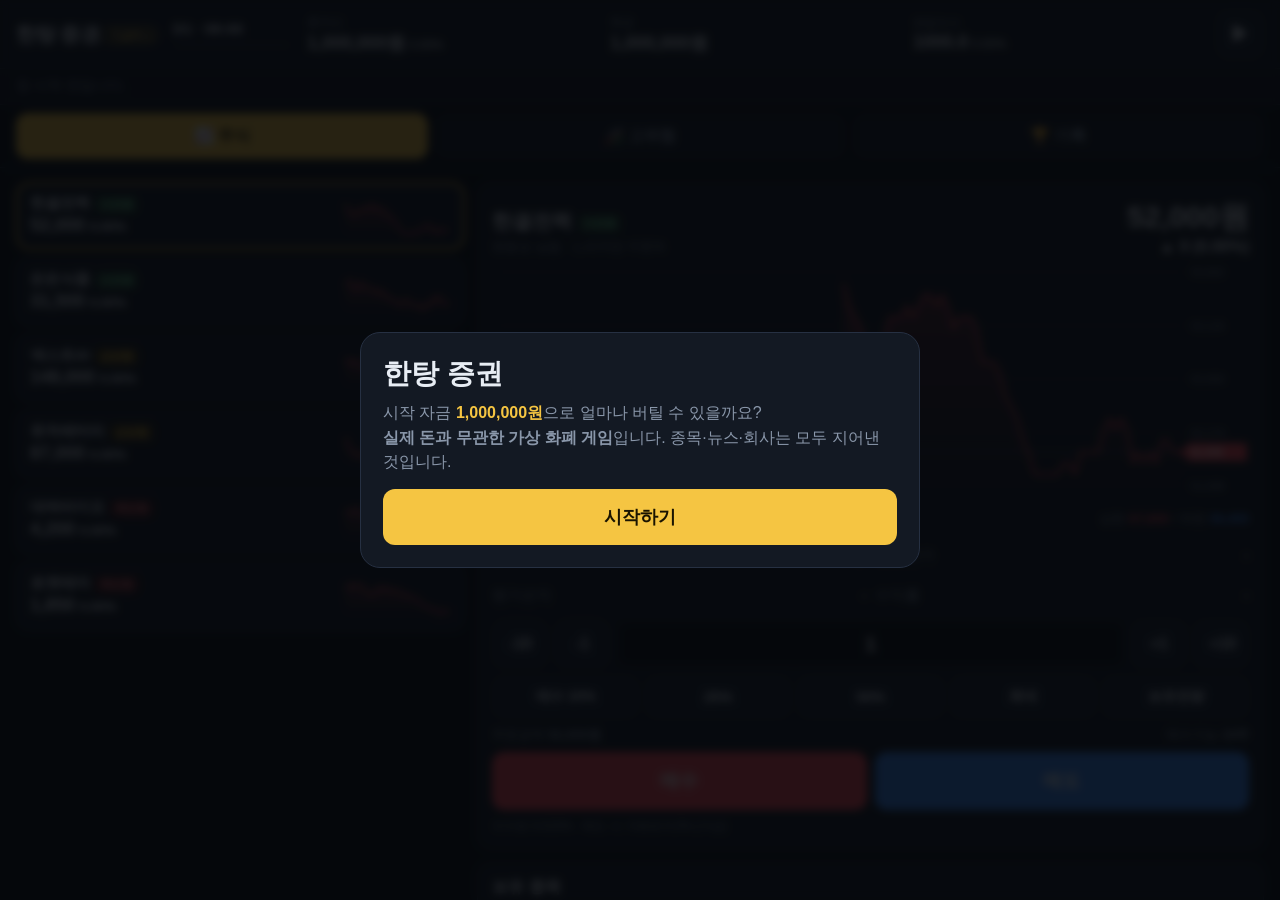
==== commit 3b2b0d9f: "2단계: 레버리지(1~100배, 강제청산)·밈코인(먹튀)·30초 옵션 베팅 Co-Authored-By: Claude Opus 5.5 <noreply@anthropic.com> Cl" ====
--- a/index.html
+++ b/index.html
@@ -130,13 +130,46 @@
 #haltOv .modal{text-align:center;border-color:var(--up);width:auto}
 #haltOv .cd{font-size:56px;font-weight:900;color:var(--up)}
 #toasts{position:fixed;left:50%;transform:translateX(-50%);top:calc(env(safe-area-inset-top) + 10px);z-index:60;display:flex;flex-direction:column;gap:8px;width:min(520px,calc(100% - 32px));pointer-events:none}
-.toast{background:#1e2735;border:1px solid var(--line);border-left:5px solid var(--gold);border-radius:12px;padding:12px 14px;font-size:15px;font-weight:600;box-shadow:0 6px 24px rgba(0,0,0,.5);animation:tin .25s ease-out}
+.toast{background:rgba(30,39,53,.96);border:1px solid var(--line);border-left:5px solid var(--gold);border-radius:12px;padding:9px 12px;font-size:14px;font-weight:600;box-shadow:0 6px 24px rgba(0,0,0,.5);animation:tin .25s ease-out}
 .toast.up{border-left-color:var(--up)}.toast.down{border-left-color:var(--down)}.toast.warn{border-left-color:var(--warn)}
 @keyframes tin{from{opacity:0;transform:translateY(-10px)}to{opacity:1;transform:none}}
 .house{margin-top:14px;padding:16px;border-radius:16px;background:linear-gradient(135deg,#3a1015,#2a0c10);border:2px solid var(--up);text-align:center}
 .house .v{font-size:34px;font-weight:900;color:#ff6b76}
 .stat-grid .kv b{font-size:16px}
 .rec-list{font-size:14px}
+
+/* ---------- 고위험 탭 ---------- */
+.risk-layout{display:grid;gap:12px;grid-template-columns:1fr}
+@media (orientation:landscape) and (min-width:900px){
+  .risk-layout{grid-template-columns:1fr 1fr;align-items:start}
+  .risk-layout .span2{grid-row:span 2}
+}
+.chips{display:flex;gap:6px;overflow-x:auto;padding-bottom:4px;-webkit-overflow-scrolling:touch}
+.chip{flex:0 0 auto;min-height:50px;padding:6px 12px;border-radius:12px;border:2px solid var(--line);background:var(--panel2);color:var(--text);font-size:14px;font-weight:700;text-align:left;line-height:1.25}
+.chip small{display:block;font-size:12px;font-weight:600}
+.chip.on{border-color:var(--gold)}
+.seg{display:grid;grid-auto-flow:column;grid-auto-columns:1fr;gap:6px;margin-top:8px}
+.seg button{min-height:48px;border-radius:12px;border:0;background:var(--panel2);color:var(--muted);font-size:16px;font-weight:800;padding:0}
+.seg button.on{background:var(--gold);color:#1a1400}
+.seg.dir button.on[data-v="1"]{background:var(--up);color:#fff}
+.seg.dir button.on[data-v="-1"]{background:var(--down);color:#fff}
+.amt{display:grid;gap:6px;margin-top:8px}
+.amt input{min-height:50px;border-radius:12px;border:1px solid var(--line);background:var(--bg);color:var(--text);font-size:20px;font-weight:700;text-align:center;width:100%}
+.pcts4{display:grid;grid-template-columns:repeat(4,1fr);gap:6px}
+.pcts4 .btn{min-height:42px;font-size:14px;padding:0}
+canvas.mini{width:100%;height:150px;display:block;margin-top:8px}
+.big-btn{width:100%;min-height:56px;font-size:18px;margin-top:8px}
+.pos{display:grid;grid-template-columns:1fr auto auto;gap:4px 10px;align-items:center;padding:10px 0;border-bottom:1px solid var(--line)}
+.pos .sub{font-size:12px;color:var(--muted)}
+.btn.sm{min-height:44px;font-size:14px;padding:0 14px}
+.hp{height:5px;border-radius:3px;background:var(--panel2);overflow:hidden;grid-column:1/-1}
+.hp i{display:block;height:100%;transition:width .5s}
+.coin-row{display:grid;grid-template-columns:1fr 96px;gap:8px;align-items:center;padding:8px 10px;border-radius:12px;border:2px solid transparent;background:var(--panel2);margin-bottom:6px}
+.coin-row.on{border-color:var(--gold)}
+.coin-row canvas{width:96px;height:34px;display:block}
+.coin-row.rug{opacity:.55}
+.note{font-size:12px;color:var(--muted);margin-top:6px;line-height:1.5}
+.empty{color:var(--muted);font-size:14px;padding:10px 0}
 </style>
 </head>
 <body>
@@ -152,6 +185,7 @@
   <div id="ticker" class="muted">장 시작 전입니다.</div>
   <nav id="tabs">
     <button data-tab="stock" class="on">📈 주식</button>
+    <button data-tab="risk">🎢 고위험</button>
     <button data-tab="record">🏆 기록</button>
   </nav>
   <main>
@@ -219,6 +253,61 @@
       </div>
     </section>
 
+    <!-- ===== 고위험 탭 ===== -->
+    <section id="tab-risk" class="tab">
+      <div class="risk-layout">
+        <div class="card span2" id="levCard">
+          <h3>⚡ 레버리지 <span class="muted" style="font-size:12px;font-weight:500">손실이 증거금을 넘으면 강제 청산</span></h3>
+          <div class="chips" id="levStocks"></div>
+          <canvas id="levChart" class="mini"></canvas>
+          <div class="seg dir" id="levDir"><button data-v="1">롱 ▲ 상승에 베팅</button><button data-v="-1">숏 ▼ 하락에 베팅</button></div>
+          <div class="seg" id="levL"><button data-v="1">1x</button><button data-v="2">2x</button><button data-v="5">5x</button><button data-v="10">10x</button><button data-v="50">50x</button><button data-v="100">100x</button></div>
+          <div class="amt">
+            <input id="levAmt" type="text" inputmode="numeric" pattern="[0-9]*" value="0" aria-label="증거금">
+            <div class="pcts4" data-amt="levAmt"><button class="btn" data-p="0.1">10%</button><button class="btn" data-p="0.25">25%</button><button class="btn" data-p="0.5">50%</button><button class="btn" data-p="1">최대</button></div>
+          </div>
+          <div class="trade-info" style="margin-top:8px"><span>포지션 규모 <b id="levSize">-</b></span><span>청산가 <b id="levLiq">-</b></span><span>수수료 <b id="levFee">-</b></span></div>
+          <button class="btn gold big-btn" id="btnLevOpen">포지션 열기</button>
+          <div class="note">수수료: 포지션 규모의 0.05% (열 때·닫을 때). 100배면 증거금의 5%씩 나갑니다.</div>
+          <h3 style="margin-top:14px">내 포지션</h3>
+          <div id="levPos"></div><div class="empty" id="levEmpty">열린 포지션이 없습니다</div>
+        </div>
+
+        <div class="card" id="coinCard">
+          <h3>🐸 밈코인 <span class="muted" style="font-size:12px;font-weight:500">매 초 0.4% 확률로 먹튀</span></h3>
+          <div id="coinList"></div><div class="empty" id="coinEmpty">새 코인 상장 대기 중…</div>
+          <div id="coinTrade" class="hidden">
+            <canvas id="coinChart" class="mini"></canvas>
+            <div class="trade-info" style="margin-top:6px"><span>보유 <b id="coinHold">-</b></span><span>평가 <b id="coinVal">-</b></span><span>손익 <b id="coinPnl">-</b></span></div>
+            <div class="amt">
+              <input id="coinAmt" type="text" inputmode="numeric" pattern="[0-9]*" value="0" aria-label="매수 금액">
+              <div class="pcts4" data-amt="coinAmt"><button class="btn" data-p="0.1">10%</button><button class="btn" data-p="0.25">25%</button><button class="btn" data-p="0.5">50%</button><button class="btn" data-p="1">최대</button></div>
+            </div>
+            <div class="row" style="margin-top:8px">
+              <button class="btn buy" id="btnCoinBuy" style="min-height:54px">매수</button>
+              <button class="btn sell" id="btnCoinHalf" style="min-height:54px">절반 매도</button>
+              <button class="btn sell" id="btnCoinAll" style="min-height:54px">전량 매도</button>
+            </div>
+            <div class="note">거래 수수료 0.1%. 주식 거래 정지와 무관하게 24시간 거래됩니다.</div>
+          </div>
+        </div>
+
+        <div class="card" id="optCard">
+          <h3>🎯 옵션 베팅 <span class="muted" style="font-size:12px;font-weight:500">30초 뒤 방향 맞히면 1.9배</span></h3>
+          <div class="chips" id="optStocks"></div>
+          <div class="seg dir" id="optDir"><button data-v="1">▲ 오른다</button><button data-v="-1">▼ 내린다</button></div>
+          <div class="amt">
+            <input id="optAmt" type="text" inputmode="numeric" pattern="[0-9]*" value="0" aria-label="베팅 금액">
+            <div class="pcts4" data-amt="optAmt"><button class="btn" data-p="0.1">10%</button><button class="btn" data-p="0.25">25%</button><button class="btn" data-p="0.5">50%</button><button class="btn" data-p="1">최대</button></div>
+          </div>
+          <button class="btn gold big-btn" id="btnOpt">베팅하기</button>
+          <div class="note">가격이 그대로면 원금 반환. 하우스 엣지 약 5%.</div>
+          <div id="optList" style="margin-top:8px"></div>
+          <div id="optLog" class="note"></div>
+        </div>
+      </div>
+    </section>
+
     <!-- ===== 기록 탭 ===== -->
     <section id="tab-record" class="tab">
       <div style="display:grid;gap:12px;max-width:760px;margin:0 auto">
@@ -424,8 +513,20 @@
     idxOpen: 1000, peak: START_CASH, dayStartNet: START_CASH,
     uid: 1, newNameIdx: 0,
     stats: { stock:0, lev:0, coin:0, option:0, casino:0, lottery:0, loanInterest:0, fees:0 },
-    sel: 'HG'
+    theo: 0,                  // 이론상 하우스 몫(= 건 돈 × 하우스 엣지)의 누적
+    sel: 'HG',
+    // 2단계
+    lev: [], coins: [], coinHold: {}, coinIdx: 0, opts: [], optLog: [],
+    ui: { levSid: 'NX', levDir: 1, levL: 10, coin: null, optSid: 'NX', optDir: 1 }
   };
+}
+// 예전 버전 저장 파일에 없는 필드를 기본값으로 채운다
+function migrate(d){
+  const base = newGame();
+  for (const k in base) if (d[k] === undefined) d[k] = base[k];
+  for (const k in base.stats) if (d.stats[k] === undefined) d.stats[k] = 0;
+  for (const k in base.ui) if (d.ui[k] === undefined) d.ui[k] = base.ui[k];
+  return d;
 }
 
 const getStock = id => S.stocks.find(s => s.id === id);
@@ -438,7 +539,7 @@
   for (const id in S.hold){ const s = getStock(id); if (s) v += priceOf(s) * S.hold[id].qty; }
   return v;
 }
-function netWorth(){ return S.cash + stockValue(); }
+function netWorth(){ return S.cash + stockValue() + levTotal() + coinValue() + optPending(); }
 
 /* 한탕지수: 각 종목의 (현재가 / 상장가) 평균 × 1000.
  * 새 종목은 상장가 기준 1000에서 출발한다. */
@@ -598,6 +699,8 @@
     if (s.type !== 'bomb' || s.prevClose >= s.base * DELIST_RATIO) continue;
     const h = S.hold[s.id];
     if (h){ S.stats.stock -= h.avg * h.qty; delete S.hold[s.id]; }
+    // 이 종목의 레버리지 포지션은 마지막 거래가로 강제 정산
+    for (const p of S.lev.filter(p => p.sid === s.id)) closeLev(p.uid, true);
     addNews('event', `☠️ ${s.name} 상장폐지 — 보유 주식은 휴지조각`, true, 'down');
     S.rumors = S.rumors.filter(r => r.id !== s.id);
     const name = NEW_BOMB_NAMES[S.newNameIdx++ % NEW_BOMB_NAMES.length];
@@ -645,7 +748,10 @@
     updateRumors();
     pushHist();
     checkCB();
-  }
+    checkLiquidations();
+  }
+  stepCoins();          // 코인은 서킷브레이커와 무관하게 움직인다
+  settleOpts();
   if (S.tick >= TPD) endOfDay();
   const nw = netWorth();
   if (nw > S.peak) S.peak = nw;
@@ -716,8 +822,8 @@
   el.className = 'toast ' + (c || '');
   el.textContent = msg;
   box.appendChild(el);
-  while (box.children.length > 4) box.removeChild(box.firstChild);
-  setTimeout(() => el.remove(), 3500);
+  while (box.children.length > 3) box.removeChild(box.firstChild);
+  setTimeout(() => el.remove(), 3000);
 }
 
 /* =====================================================================
@@ -799,6 +905,285 @@
 }
 
 /* =====================================================================
+ *  2단계: 고위험 상품
+ * ===================================================================== */
+
+/* ---------- 레버리지 ----------
+ *  증거금 m, 배율 L, 진입가 E, 현재가 P, 방향 d(롱 +1 / 숏 -1)
+ *    포지션 규모 = m × L
+ *    평가금액(equity) = m + d × (m×L) × (P/E − 1)
+ *  equity ≤ 0, 즉 손실이 증거금을 넘는 순간 강제 청산(증거금 전액 손실).
+ *    청산가 = E × (1 − d/L)
+ *    예) 100배 롱이면 진입가에서 1%만 빠져도 청산.
+ *  가격이 갭으로 청산가를 뛰어넘어도 손실은 증거금까지만(거래소가 떠안는다고 가정). */
+const LEV_FEE = 0.0005;
+const LEVS = [1, 2, 5, 10, 50, 100];
+function levPrice(p){ const s = getStock(p.sid); return s ? priceOf(s) : p.last; }
+function levEquity(p){ return Math.max(0, p.margin + p.dir * p.margin * p.L * (levPrice(p) / p.entry - 1)); }
+const levLiqPrice = (entry, dir, L) => entry * (1 - dir / L);
+function levTotal(){ return S.lev.reduce((a, p) => a + levEquity(p), 0); }
+function openLev(sid, dir, L, margin){
+  const s = getStock(sid);
+  if (!s) return;
+  if (halted()) return toast('⛔ 거래 정지 중에는 포지션을 열 수 없습니다', 'warn');
+  margin = Math.floor(margin);
+  if (margin < 1000) return toast('증거금은 1,000원 이상이어야 합니다', 'warn');
+  const fee = Math.ceil(margin * L * LEV_FEE);
+  if (margin + fee > S.cash) return toast('현금이 부족합니다 (증거금+수수료)', 'warn');
+  S.cash -= margin + fee; S.stats.fees += fee;
+  const e = priceOf(s);
+  S.lev.push({ uid: S.uid++, sid, dir, L, margin, entry: e, last: e });
+  toast(`⚡ ${s.name} ${dir > 0 ? '롱' : '숏'} ${L}x 진입 · 증거금 ${won(margin)} · 청산가 ${fmt(levLiqPrice(e, dir, L))}`, dir > 0 ? 'up' : 'down');
+  afterAction();
+}
+function closeLev(uid, forced){
+  const i = S.lev.findIndex(p => p.uid === uid); if (i < 0) return;
+  const p = S.lev[i];
+  if (!forced && halted() && getStock(p.sid)) return toast('⛔ 거래 정지 중입니다', 'warn');
+  const eq = levEquity(p);
+  const fee = Math.min(eq, Math.ceil(p.margin * p.L * (levPrice(p) / p.entry) * LEV_FEE));
+  S.cash += eq - fee; S.stats.fees += fee;
+  S.stats.lev += eq - p.margin;
+  S.lev.splice(i, 1);
+  const nm = (getStock(p.sid) || { name: '종목' }).name;
+  toast(`포지션 종료 · ${nm} ${p.L}x (${sgnWon(eq - p.margin)})`, cls(eq - p.margin));
+  if (!forced) afterAction();
+}
+function checkLiquidations(){
+  for (let i = S.lev.length - 1; i >= 0; i--){
+    const p = S.lev[i];
+    p.last = levPrice(p);
+    if (levEquity(p) > 0) continue;
+    S.stats.lev -= p.margin;
+    S.lev.splice(i, 1);
+    const nm = (getStock(p.sid) || { name: '종목' }).name;
+    addNews('event', `💥 강제청산 — ${nm} ${p.dir > 0 ? '롱' : '숏'} ${p.L}x, 증거금 ${won(p.margin)} 전액 손실`, true, 'down');
+  }
+}
+
+/* ---------- 밈코인 ----------
+ *  가격: 주식과 같은 기하 랜덤워크지만 훨씬 거칠다.
+ *    ln P(t+1) = ln P(t) − 0.3% + σ·Z (+ 상장 직후 15틱 동안 '펌핑' +2.5%/틱)
+ *    σ = 4.5~8%/틱 (주식 폭탄형의 약 3~5배), 가격제한폭 없음
+ *    매 틱 2% 확률로 ±20~60% 점프(고래 매수/매도)
+ *  먹튀(러그풀): 매 틱 독립적으로 p = 0.4% 확률로 가격이 0원이 된다.
+ *    1분(60틱) 살아남을 확률 = (1 − 0.004)^60 ≈ 78.6%
+ *    평균 수명 = 1/p = 250틱 ≈ 4게임일
+ *    → 오래 들고 있을수록 먹튀 맞을 확률이 커진다(5일이면 약 70%). */
+const COIN_FEE = 0.001, RUG_P = 0.004, COIN_HIST = 180;
+const COIN_NAMES = [['도지왕','DGK'],['개미코인','ANT'],['떡상토큰','TTS'],['한강뷰','HGV'],['존버코인','JBR'],
+  ['김치펌프','KPM'],['달나라','MOON'],['불장코인','FIRE'],['라면토큰','RMN'],['치킨코인','CHKN'],['고양이왕','CAT'],['로또토큰','LTTO']];
+function coinFmt(p){ return p >= 100 ? fmt(p) : p >= 1 ? p.toFixed(2) : p.toFixed(4); }
+function listCoin(){
+  const [nm, sym] = COIN_NAMES[S.coinIdx % COIN_NAMES.length];
+  const gen = Math.floor(S.coinIdx / COIN_NAMES.length);
+  S.coinIdx++;
+  const p = uni(3, 80);
+  const c = { id: 'C' + S.uid++, name: nm + (gen ? ' ' + (gen + 1) : ''), sym, x: p, base: p, hist: [p],
+    sigma: uni(0.045, 0.08), hype: 15, rug: false, deadLeft: 0 };
+  S.coins.push(c);
+  if (!S.ui.coin) S.ui.coin = c.id;
+  return c;
+}
+const getCoin = id => S.coins.find(c => c.id === id);
+function coinValue(){ let v = 0; for (const id in S.coinHold){ const c = getCoin(id); if (c) v += c.x * S.coinHold[id].qty; } return v; }
+function rugCoin(c){
+  c.rug = true; c.x = 0; c.deadLeft = 20;
+  const h = S.coinHold[c.id];
+  if (h){ S.stats.coin -= h.cost; delete S.coinHold[c.id]; }
+  addNews('event', `🏃 ${c.name}(${c.sym}) 개발자 먹튀! 가격 0원` + (h ? ` — 보유분 ${won(h.cost)} 증발` : ''), true, 'down');
+}
+function stepCoins(){
+  for (let i = S.coins.length - 1; i >= 0; i--){
+    const c = S.coins[i];
+    if (c.rug){
+      c.hist.push(0); if (c.hist.length > COIN_HIST) c.hist.shift();
+      if (--c.deadLeft <= 0){ S.coins.splice(i, 1); if (S.ui.coin === c.id) S.ui.coin = null; }
+      continue;
+    }
+    if (rand() < RUG_P){ rugCoin(c); continue; }
+    let d = -0.003 + c.sigma * randn();
+    if (c.hype > 0){ d += 0.025; c.hype--; }
+    if (rand() < 0.02) d += (rand() < 0.5 ? -1 : 1) * uni(0.2, 0.6);
+    c.x = Math.max(1e-4, c.x * Math.exp(d));
+    c.hist.push(c.x); if (c.hist.length > COIN_HIST) c.hist.shift();
+  }
+  if (S.coins.filter(c => !c.rug).length < 2 && rand() < 1 / 90){
+    const c = listCoin();
+    addNews('event', `🐸 신규 밈코인 상장: ${c.name}(${c.sym}) — 펌핑 시작?!`, true, 'warn');
+  }
+  if (!S.ui.coin || !getCoin(S.ui.coin)){ const a = S.coins.find(c => !c.rug); S.ui.coin = a ? a.id : null; }
+}
+function buyCoin(id, amt){
+  const c = getCoin(id); amt = Math.floor(amt);
+  if (!c || c.rug) return toast('거래할 수 없는 코인입니다', 'warn');
+  if (amt < 1000) return toast('1,000원 이상 매수하세요', 'warn');
+  const fee = Math.ceil(amt * COIN_FEE);
+  if (amt + fee > S.cash) return toast('현금이 부족합니다', 'warn');
+  S.cash -= amt + fee; S.stats.fees += fee;
+  const h = S.coinHold[id] || (S.coinHold[id] = { qty: 0, cost: 0 });
+  h.qty += amt / c.x; h.cost += amt;
+  toast(`🐸 ${c.name} ${won(amt)} 매수 @ ${coinFmt(c.x)}`, 'up');
+  afterAction();
+}
+function sellCoin(id, frac){
+  const c = getCoin(id), h = S.coinHold[id];
+  if (!c || !h) return toast('보유한 코인이 없습니다', 'warn');
+  const q = h.qty * frac, gross = q * c.x, fee = Math.ceil(gross * COIN_FEE);
+  const costPart = h.cost * frac;
+  S.cash += gross - fee; S.stats.fees += fee;
+  S.stats.coin += gross - costPart;
+  h.qty -= q; h.cost -= costPart;
+  if (frac >= 1 || h.qty * c.x < 1) delete S.coinHold[id];
+  toast(`🐸 ${c.name} 매도 ${won(gross)} (${sgnWon(gross - costPart)})`, cls(gross - costPart) || 'down');
+  afterAction();
+}
+
+/* ---------- 옵션 베팅 (30초 뒤 상승/하락) ----------
+ *  적중 시 원금의 1.9배 지급, 가격이 정확히 같으면 원금 반환, 틀리면 0.
+ *  추세가 없는 랜덤워크라면 P(상승) = P(하락) = (1 − P(보합)) / 2 이므로
+ *    기대 회수율 = 1.9 × (1−P보합)/2 + 1 × P보합 = 0.95 + 0.05 × P보합
+ *    → 하우스 엣지 = 5% × (1 − P보합). 보합이 드물면 거의 5%.
+ *  단, 찌라시·상한가 행진처럼 '정보'가 있는 순간엔 확률이 한쪽으로 기운다.
+ *  (그걸 읽어내는 게 이 게임의 실력 요소) */
+const OPT_TICKS = 30, OPT_PAY = 1.9, OPT_EDGE = 0.05;
+function placeOpt(sid, dir, stake){
+  const s = getStock(sid); stake = Math.floor(stake);
+  if (!s) return;
+  if (halted()) return toast('⛔ 거래 정지 중에는 베팅할 수 없습니다', 'warn');
+  if (stake < 1000) return toast('1,000원 이상 걸어야 합니다', 'warn');
+  if (stake > S.cash) return toast('현금이 부족합니다', 'warn');
+  S.cash -= stake;
+  S.theo += stake * OPT_EDGE;
+  S.opts.push({ uid: S.uid++, sid, name: s.name, dir, stake, entry: priceOf(s), at: S.t + OPT_TICKS });
+  toast(`🎯 ${s.name} 30초 뒤 ${dir > 0 ? '상승' : '하락'}에 ${won(stake)}`, dir > 0 ? 'up' : 'down');
+  afterAction();
+}
+function settleOpts(){
+  for (let i = S.opts.length - 1; i >= 0; i--){
+    const o = S.opts[i];
+    if (S.t < o.at) continue;
+    const s = getStock(o.sid), px = s ? priceOf(s) : o.entry;
+    const res = px === o.entry ? 'push' : ((px > o.entry) === (o.dir > 0) ? 'win' : 'lose');
+    const pay = res === 'win' ? Math.floor(o.stake * OPT_PAY) : res === 'push' ? o.stake : 0;
+    S.cash += pay;
+    S.stats.option += pay - o.stake;
+    S.opts.splice(i, 1);
+    const msg = res === 'win' ? `🎯 적중! ${o.name} ${fmt(o.entry)}→${fmt(px)} · ${won(pay)} 수령`
+      : res === 'push' ? `🎯 보합 — ${o.name} 원금 ${won(o.stake)} 반환`
+      : `🎯 실패 — ${o.name} ${fmt(o.entry)}→${fmt(px)} · ${won(o.stake)} 잃음`;
+    S.optLog.unshift(msg); if (S.optLog.length > 5) S.optLog.pop();
+    toast(msg, res === 'win' ? 'up' : res === 'lose' ? 'down' : '');
+  }
+}
+const optPending = () => S.opts.reduce((a, o) => a + o.stake, 0);
+
+/* ---------- 고위험 탭 렌더링 ---------- */
+// 매초 DOM을 통째로 갈아엎으면 터치 도중 버튼이 사라져 탭이 씹히므로, key 기준으로 제자리 갱신한다
+function syncList(box, items, key, make, update){
+  const keys = items.map(key);
+  for (const el of Array.from(box.children)) if (!keys.includes(el.dataset.k)) el.remove();
+  items.forEach((it, i) => {
+    let el = box.querySelector(`[data-k="${key(it)}"]`);
+    if (!el){ el = document.createElement('div'); el.dataset.k = key(it); el.innerHTML = make(it); }
+    if (box.children[i] !== el) box.insertBefore(el, box.children[i] || null);
+    update(el, it);
+  });
+}
+function renderChips(box, selId){
+  syncList(box, S.stocks, s => s.id,
+    s => `<button class="chip" data-sid="${s.id}">${s.name}<small></small></button>`,
+    (el, s) => {
+      const p = priceOf(s), ch = p / s.prevClose - 1, b = el.firstChild;
+      b.classList.toggle('on', s.id === selId);
+      const sm = b.querySelector('small'); sm.textContent = `${fmt(p)} ${pct(ch)}`; sm.className = cls(ch);
+    });
+}
+function segSet(box, v){ for (const b of box.children) b.classList.toggle('on', +b.dataset.v === v); }
+const amtVal = id => Math.max(0, parseInt($(id).value.replace(/[^0-9]/g, ''), 10) || 0);
+
+function renderRisk(){
+  const C = colors(), u = S.ui;
+  // 레버리지
+  if (!getStock(u.levSid)) u.levSid = S.stocks[0].id;
+  renderChips($('levStocks'), u.levSid);
+  segSet($('levDir'), u.levDir); segSet($('levL'), u.levL);
+  const ls = getStock(u.levSid), lp = priceOf(ls), m = amtVal('levAmt');
+  $('levSize').textContent = won(m * u.levL);
+  $('levLiq').textContent = u.levL === 1 && u.levDir === 1 ? '없음(0원)' : fmt(levLiqPrice(lp, u.levDir, u.levL));
+  $('levFee').textContent = won(Math.ceil(m * u.levL * LEV_FEE));
+  const mine = S.lev.filter(p => p.sid === ls.id);
+  drawLine($('levChart'), ls.hist.slice(-120), { axis: true, base: ls.prevClose, t0: S.t, minSpan: 119,
+    refs: mine.slice(0, 2).map(p => ({ v: levLiqPrice(p.entry, p.dir, p.L), c: C.gold, label: `청산가 ${p.L}x` })) });
+  $('btnLevOpen').disabled = halted();
+  $('levEmpty').classList.toggle('hidden', S.lev.length > 0);
+  syncList($('levPos'), S.lev, p => 'L' + p.uid,
+    p => `<div class="pos"><div><b class="nm"></b> <span class="badge"></span><div class="sub"></div></div>
+      <div style="text-align:right"><b class="eq"></b><div class="sub pr"></div></div>
+      <button class="btn sm ghost" data-close="${p.uid}">종료</button><div class="hp"><i></i></div></div>`,
+    (el, p) => {
+      const s = getStock(p.sid), eq = levEquity(p), pnl = eq - p.margin, r = pnl / p.margin;
+      el.querySelector('.nm').textContent = s ? s.name : '?';
+      const bd = el.querySelector('.badge'); bd.textContent = `${p.dir > 0 ? '롱' : '숏'} ${p.L}x`;
+      bd.style.background = p.dir > 0 ? 'var(--up-bg)' : 'var(--down-bg)'; bd.style.color = p.dir > 0 ? 'var(--up)' : 'var(--down)';
+      el.querySelector('.sub').textContent = `증거금 ${fmt(p.margin)} · 진입 ${fmt(p.entry)} · 현재 ${fmt(levPrice(p))} · 청산가 ${fmt(levLiqPrice(p.entry, p.dir, p.L))}`;
+      const e = el.querySelector('.eq'); e.textContent = won(eq); e.className = 'eq ' + cls(pnl);
+      const pr = el.querySelector('.pr'); pr.textContent = `${sgnWon(pnl)} (${pct(r)})`; pr.className = 'sub pr ' + cls(pnl);
+      const hp = Math.min(1, eq / p.margin / 2);
+      const bar = el.querySelector('.hp i'); bar.style.width = (hp * 100) + '%';
+      bar.style.background = hp < 0.2 ? 'var(--down)' : hp < 0.5 ? 'var(--warn)' : 'var(--ok)';
+    });
+
+  // 밈코인
+  $('coinEmpty').classList.toggle('hidden', S.coins.length > 0);
+  syncList($('coinList'), S.coins, c => c.id,
+    c => `<div class="coin-row" data-coin="${c.id}"><div><b class="nm"></b><div class="sub" style="font-size:13px"></div></div><canvas></canvas></div>`,
+    (el, c) => {
+      const row = el.firstChild;
+      row.classList.toggle('on', c.id === S.ui.coin); row.classList.toggle('rug', c.rug);
+      const h = S.coinHold[c.id];
+      row.querySelector('.nm').textContent = `${c.name} (${c.sym})` + (h ? ' 💼' : '');
+      const r = c.x / c.base - 1, sub = row.querySelector('.sub');
+      sub.innerHTML = c.rug ? '<span class="down">☠️ 먹튀 — 0원</span>'
+        : `${coinFmt(c.x)}원 <span class="${cls(r)}">상장가 대비 ${pct(r)}</span>`;
+      drawLine(row.querySelector('canvas'), c.hist.slice(-60), { base: c.hist[Math.max(0, c.hist.length - 60)] });
+    });
+  const c = getCoin(S.ui.coin);
+  $('coinTrade').classList.toggle('hidden', !c);
+  if (c){
+    const h = S.coinHold[c.id];
+    drawLine($('coinChart'), c.hist, { axis: true, base: c.base, minSpan: 119,
+      refs: h ? [{ v: h.cost / h.qty, c: C.gold, label: '평균단가' }] : [] });
+    // 코인은 가격이 작아 축 라벨이 반올림되므로 차트 위 가격 표시는 생략, 정보줄로 대신
+    $('coinHold').textContent = h ? `${h.qty.toFixed(2)}개` : '-';
+    $('coinVal').textContent = h ? won(h.qty * c.x) : '-';
+    const pnl = h ? h.qty * c.x - h.cost : 0;
+    $('coinPnl').textContent = h ? sgnWon(pnl) : '-'; $('coinPnl').className = cls(pnl);
+    $('btnCoinBuy').disabled = c.rug; $('btnCoinHalf').disabled = $('btnCoinAll').disabled = !h;
+  }
+
+  // 옵션
+  if (!getStock(u.optSid)) u.optSid = S.stocks[0].id;
+  renderChips($('optStocks'), u.optSid);
+  segSet($('optDir'), u.optDir);
+  $('btnOpt').disabled = halted();
+  $('btnOpt').textContent = `베팅하기 · 적중 시 ${won(Math.floor(amtVal('optAmt') * OPT_PAY))}`;
+  syncList($('optList'), S.opts, o => 'O' + o.uid,
+    o => `<div class="pos"><div><b class="nm"></b><div class="sub"></div></div><b class="st" style="grid-column:2/4"></b><div class="hp"><i style="background:var(--gold)"></i></div></div>`,
+    (el, o) => {
+      const s = getStock(o.sid), px = s ? priceOf(s) : o.entry;
+      const winning = px === o.entry ? 0 : ((px > o.entry) === (o.dir > 0) ? 1 : -1);
+      el.querySelector('.nm').textContent = `${o.name} ${o.dir > 0 ? '▲상승' : '▼하락'} · ${won(o.stake)}`;
+      el.querySelector('.sub').textContent = `진입 ${fmt(o.entry)} → 현재 ${fmt(px)} · ${Math.max(0, o.at - S.t)}초 남음`;
+      const st = el.querySelector('.st');
+      st.textContent = winning > 0 ? '적중 중' : winning < 0 ? '빗나감' : '보합';
+      st.className = 'st ' + (winning > 0 ? 'up' : winning < 0 ? 'down' : 'muted');
+      el.querySelector('.hp i').style.width = ((OPT_TICKS - (o.at - S.t)) / OPT_TICKS * 100) + '%';
+    });
+  $('optLog').innerHTML = S.optLog.map(x => '· ' + x).join('<br>');
+}
+
+/* =====================================================================
  *  렌더링
  * ===================================================================== */
 let listKey = '', newsDirty = true;
@@ -909,10 +1294,13 @@
   // 주식 손익 = 실현손익 + (정산 시점의) 미실현 평가손익
   let unreal = 0;
   for (const id in S.hold){ const s = getStock(id); if (s) unreal += (priceOf(s) - S.hold[id].avg) * S.hold[id].qty; }
+  const levUnreal = S.lev.reduce((a, p) => a + levEquity(p) - p.margin, 0);
+  let coinUnreal = 0;
+  for (const id in S.coinHold){ const c = getCoin(id); if (c) coinUnreal += c.x * S.coinHold[id].qty - S.coinHold[id].cost; }
   return [
     ['주식 손익', st.stock + unreal],
-    ['레버리지 손익', st.lev],
-    ['코인 손익', st.coin],
+    ['레버리지 손익', st.lev + levUnreal],
+    ['코인 손익', st.coin + coinUnreal],
     ['옵션 베팅 손익', st.option],
     ['카지노 손익', st.casino],
     ['복권 손익', st.lottery],
@@ -946,6 +1334,7 @@
   if (!S) return;
   renderHeader();
   if (curTab === 'stock'){ renderStockList(); renderDetail(); renderHoldings(); renderNews(); }
+  else if (curTab === 'risk') renderRisk();
   else if (curTab === 'record') renderRecord();
 }
 
@@ -955,7 +1344,7 @@
 function save(){ if (S && !S.over) lsSet(SAVE_KEY, S); }
 function load(){
   const d = lsGet(SAVE_KEY);
-  if (d && d.v === 1 && !d.over && Array.isArray(d.stocks)) return d;
+  if (d && d.v === 1 && !d.over && Array.isArray(d.stocks)) return migrate(d);
   return null;
 }
 let timer = null;
@@ -992,6 +1381,7 @@
 }
 function startNew(){
   S = newGame(); S.started = true;
+  listCoin();
   newsDirty = true; listKey = '';
   addNews('info', '🔔 D1 장이 열렸습니다. 행운을 빕니다!');
   $('overOv').classList.add('hidden'); $('startOv').classList.add('hidden');
@@ -1032,6 +1422,33 @@
   if (S && S.started && !S.over && confirm('지금 자산으로 게임을 끝내고 정산할까요?')) gameOver('retire');
 });
 $('btnRestart').addEventListener('click', startNew);
+
+// --- 고위험 탭 ---
+$('levStocks').addEventListener('click', e => { const b = e.target.closest('[data-sid]'); if (b){ S.ui.levSid = b.dataset.sid; render(); } });
+$('optStocks').addEventListener('click', e => { const b = e.target.closest('[data-sid]'); if (b){ S.ui.optSid = b.dataset.sid; render(); } });
+$('levDir').addEventListener('click', e => { const b = e.target.closest('[data-v]'); if (b){ S.ui.levDir = +b.dataset.v; render(); } });
+$('levL').addEventListener('click', e => { const b = e.target.closest('[data-v]'); if (b){ S.ui.levL = +b.dataset.v; render(); } });
+$('optDir').addEventListener('click', e => { const b = e.target.closest('[data-v]'); if (b){ S.ui.optDir = +b.dataset.v; render(); } });
+// 금액 % 버튼: 입력칸마다 '최대 금액' 계산식이 다르다(수수료 포함 여부)
+const AMT_MAX = {
+  levAmt: () => S.cash / (1 + S.ui.levL * LEV_FEE),
+  coinAmt: () => S.cash / (1 + COIN_FEE),
+  optAmt: () => S.cash
+};
+document.querySelectorAll('[data-amt]').forEach(g => g.addEventListener('click', e => {
+  const b = e.target.closest('[data-p]'); if (!b) return;
+  const id = g.dataset.amt;
+  $(id).value = String(Math.floor(AMT_MAX[id]() * +b.dataset.p));
+  render();
+}));
+['levAmt', 'coinAmt', 'optAmt'].forEach(id => $(id).addEventListener('input', () => render()));
+$('btnLevOpen').addEventListener('click', () => openLev(S.ui.levSid, S.ui.levDir, S.ui.levL, amtVal('levAmt')));
+$('levPos').addEventListener('click', e => { const b = e.target.closest('[data-close]'); if (b) closeLev(+b.dataset.close); });
+$('coinList').addEventListener('click', e => { const r = e.target.closest('[data-coin]'); if (r){ S.ui.coin = r.dataset.coin; render(); } });
+$('btnCoinBuy').addEventListener('click', () => buyCoin(S.ui.coin, amtVal('coinAmt')));
+$('btnCoinHalf').addEventListener('click', () => sellCoin(S.ui.coin, 0.5));
+$('btnCoinAll').addEventListener('click', () => sellCoin(S.ui.coin, 1));
+$('btnOpt').addEventListener('click', () => placeOpt(S.ui.optSid, S.ui.optDir, amtVal('optAmt')));
 $('btnNew').addEventListener('click', () => { if (confirm('저장된 게임을 버리고 새로 시작할까요?')) startNew(); });
 $('btnStart').addEventListener('click', () => {
   if (S && S.started){ $('startOv').classList.add('hidden'); render(); setRunning(true); }
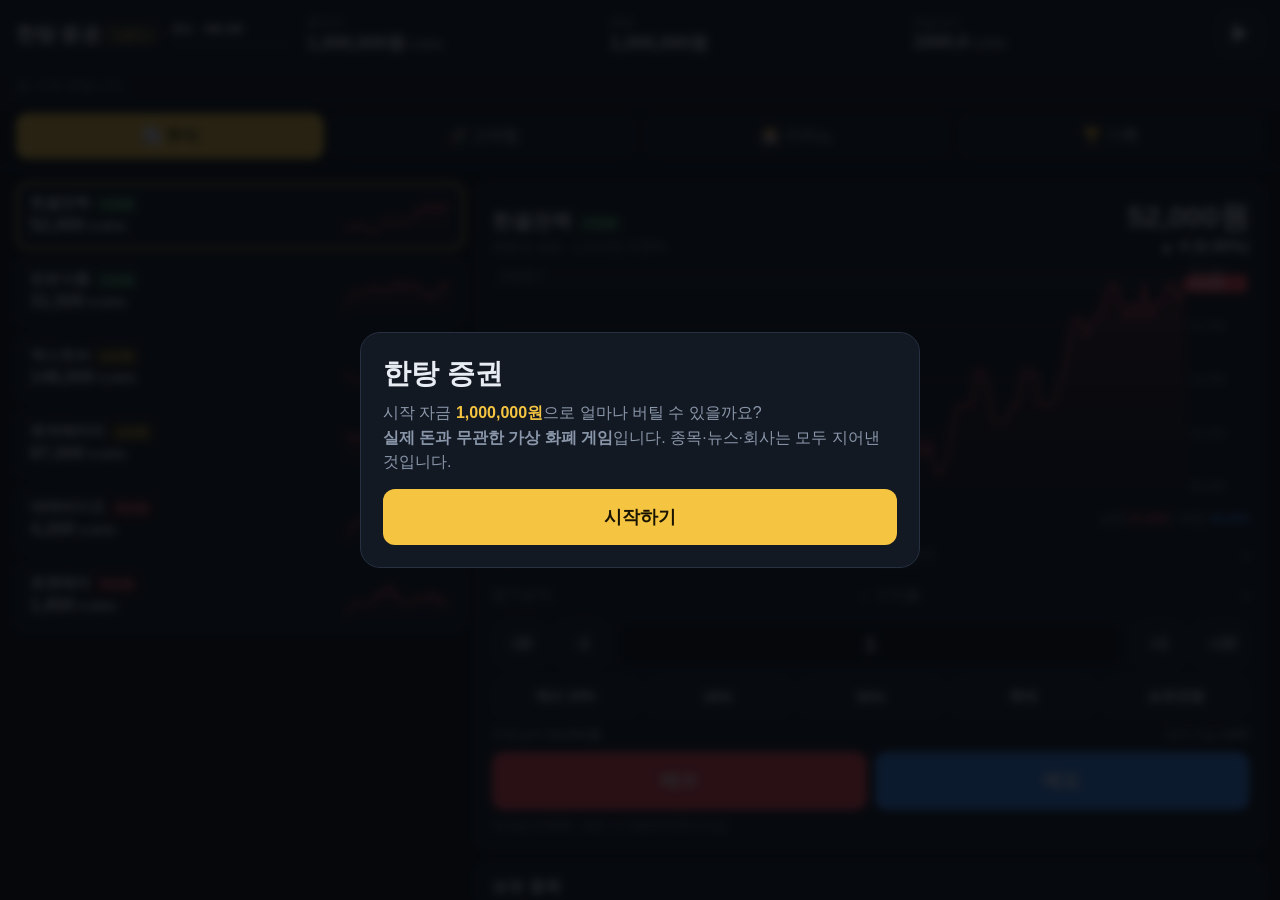
==== commit d908a64b: "3단계: 카지노(유럽식 룰렛·슬롯 RTP 95%·블랙잭 S17 3:2 스플릿) + 6/45 복권 Co-Authored-By: Claude Opus 5.5 <noreply@anthr" ====
--- a/index.html
+++ b/index.html
@@ -170,6 +170,52 @@
 .coin-row.rug{opacity:.55}
 .note{font-size:12px;color:var(--muted);margin-top:6px;line-height:1.5}
 .empty{color:var(--muted);font-size:14px;padding:10px 0}
+
+/* ---------- 카지노 탭 ---------- */
+.subnav{display:grid;grid-template-columns:repeat(4,1fr);gap:6px}
+.subnav button{min-height:52px;border-radius:12px;border:0;background:var(--panel);color:var(--muted);font-size:16px;font-weight:800}
+.subnav button.on{background:var(--panel2);color:var(--gold);box-shadow:inset 0 -3px 0 var(--gold)}
+.betbar{display:grid;grid-template-columns:1.3fr repeat(4,1fr);gap:6px;align-items:end}
+.betbar input{min-height:52px;border-radius:12px;border:1px solid var(--line);background:var(--bg);color:var(--gold);font-size:22px;font-weight:800;text-align:center;width:100%}
+.betbar .btn{min-height:52px;font-size:14px;padding:0}
+.betbar2{display:grid;grid-template-columns:repeat(3,1fr);gap:6px;margin-top:6px}
+.betbar2 .btn{min-height:44px;font-size:14px}
+@media (max-width:600px){.betbar{grid-template-columns:1fr 1fr}.betbar input{grid-column:1/-1}}
+.cas{margin-top:12px}
+.cas-grid{display:grid;grid-template-columns:1fr;gap:14px}
+@media (orientation:landscape) and (min-width:900px){.cas-grid{grid-template-columns:minmax(280px,40%) 1fr;align-items:start}}
+#wheel{width:100%;max-width:340px;aspect-ratio:1;display:block;margin:0 auto}
+.rl-res{text-align:center;font-size:15px;margin-top:6px;min-height:22px}
+.rl-opts{display:grid;grid-template-columns:repeat(3,1fr);gap:6px}
+.rl-opts button,.numgrid button{border:2px solid transparent;border-radius:10px;font-weight:800;color:#fff}
+.rl-opts button{min-height:48px;font-size:15px;background:var(--panel2)}
+.numgrid{display:grid;grid-template-columns:repeat(13,1fr);gap:4px;margin-top:8px}
+.numgrid button{min-height:42px;font-size:14px;padding:0}
+.numgrid .z{grid-row:1/4;background:#12803c}
+.nR{background:#b3202c}.nB{background:#20242c}
+.rl-opts button.on,.numgrid button.on{border-color:var(--gold);box-shadow:0 0 0 2px var(--gold) inset}
+.reels{display:grid;grid-template-columns:repeat(3,1fr);gap:10px;max-width:460px;margin:0 auto}
+.reel{aspect-ratio:1;border-radius:18px;background:linear-gradient(#0c1018,#1d2533 50%,#0c1018);border:2px solid var(--line);display:flex;align-items:center;justify-content:center;font-size:clamp(44px,9vw,84px)}
+.reel.win{border-color:var(--gold);box-shadow:0 0 18px rgba(245,197,66,.5)}
+.paytable{display:grid;grid-template-columns:1fr 1fr;gap:2px 16px;font-size:14px;margin-top:10px}
+.paytable div{display:flex;justify-content:space-between;padding:4px 0;border-bottom:1px dashed var(--line)}
+.bj-area{min-height:120px}
+.bj-cards{display:flex;gap:6px;flex-wrap:wrap;margin:6px 0}
+.pcard{width:62px;height:88px;border-radius:9px;background:#f6f3ea;color:#161616;display:flex;flex-direction:column;justify-content:space-between;padding:5px 7px;font-weight:800;font-size:20px;box-shadow:0 3px 8px rgba(0,0,0,.4)}
+.pcard .s{align-self:flex-end;font-size:26px}
+.pcard.red{color:#c1121f}
+.pcard.back{background:repeating-linear-gradient(45deg,#8a1722,#8a1722 6px,#6a0f18 6px,#6a0f18 12px);border:3px solid #f6f3ea}
+.bj-hand{padding:8px;border-radius:12px;border:2px solid transparent}
+.bj-hand.act{border-color:var(--gold)}
+.bj-actions{display:grid;grid-template-columns:repeat(5,1fr);gap:6px;margin-top:10px}
+.bj-actions .btn{min-height:58px}
+.bj-msg{font-size:18px;font-weight:800;text-align:center;min-height:28px;margin-top:8px}
+.lotto-grid{display:grid;grid-template-columns:repeat(9,1fr);gap:5px;margin-top:8px}
+.lotto-grid button{min-height:44px;border-radius:50%;aspect-ratio:1;border:0;background:var(--panel2);color:var(--text);font-weight:800;font-size:15px;padding:0}
+.lotto-grid button.on{background:var(--gold);color:#1a1400}
+.balls{display:flex;gap:6px;flex-wrap:wrap;align-items:center}
+.ball{width:40px;height:40px;border-radius:50%;display:flex;align-items:center;justify-content:center;font-weight:900;color:#111;font-size:16px}
+.ball.hit{outline:3px solid #fff}
 </style>
 </head>
 <body>
@@ -186,6 +232,7 @@
   <nav id="tabs">
     <button data-tab="stock" class="on">📈 주식</button>
     <button data-tab="risk">🎢 고위험</button>
+    <button data-tab="casino">🎰 카지노</button>
     <button data-tab="record">🏆 기록</button>
   </nav>
   <main>
@@ -308,6 +355,68 @@
       </div>
     </section>
 
+    <!-- ===== 카지노 탭 ===== -->
+    <section id="tab-casino" class="tab">
+      <div class="subnav" id="casNav"><button data-v="roulette">🎡 룰렛</button><button data-v="slot">🎰 슬롯</button><button data-v="bj">🃏 블랙잭</button><button data-v="lotto">🎟️ 복권</button></div>
+      <div class="card" id="casBetBox" style="margin-top:10px">
+        <div class="betbar">
+          <input id="casBet" type="text" inputmode="numeric" pattern="[0-9]*" value="10000" aria-label="베팅 금액">
+          <button class="btn" data-add="10000">+1만</button><button class="btn" data-add="50000">+5만</button>
+          <button class="btn" data-add="100000">+10만</button><button class="btn" data-add="500000">+50만</button>
+        </div>
+        <div class="betbar2"><button class="btn" data-bet="half">½</button><button class="btn" data-bet="all">올인 🔥</button><button class="btn ghost" data-bet="clear">초기화</button></div>
+      </div>
+
+      <div class="card cas" id="cas-roulette">
+        <div class="cas-grid">
+          <div><canvas id="wheel"></canvas><div class="rl-res" id="rlRes">유럽식 룰렛 · 0~36</div></div>
+          <div>
+            <div class="rl-opts" id="rlOpts">
+              <button data-b="red" class="nR">빨강 ×2</button><button data-b="black" class="nB">검정 ×2</button><button data-b="odd">홀 ×2</button>
+              <button data-b="even">짝 ×2</button><button data-b="low">1~18 ×2</button><button data-b="high">19~36 ×2</button>
+            </div>
+            <div class="numgrid" id="numGrid"></div>
+            <div class="muted" style="font-size:13px;margin-top:6px">숫자 하나에 걸면 적중 시 ×36 (35:1). 0이 나오면 숫자 0 베팅 외엔 모두 패배.</div>
+            <button class="btn gold big-btn" id="btnSpin">스핀</button>
+          </div>
+        </div>
+      </div>
+
+      <div class="card cas hidden" id="cas-slot">
+        <div class="reels"><div class="reel" id="reel0">🍒</div><div class="reel" id="reel1">🍋</div><div class="reel" id="reel2">💎</div></div>
+        <div class="bj-msg" id="slotMsg">돌려라!</div>
+        <button class="btn gold big-btn" id="btnSlot" style="max-width:460px;display:block;margin:8px auto 0">레버 당기기</button>
+        <div class="paytable" id="payTable"></div>
+        <div class="note">이론 환수율(RTP) 95.05% · 하우스 엣지 4.95%</div>
+      </div>
+
+      <div class="card cas hidden" id="cas-bj">
+        <div class="bj-area"><div class="muted">딜러 <b id="bjDealerT"></b></div><div class="bj-cards" id="bjDealer"></div></div>
+        <div class="bj-area"><div class="muted">플레이어</div><div id="bjHands"></div></div>
+        <div class="bj-msg" id="bjMsg">베팅 금액을 정하고 딜을 누르세요</div>
+        <div class="bj-actions">
+          <button class="btn gold" id="bjDeal">딜</button><button class="btn buy" id="bjHit">히트</button>
+          <button class="btn sell" id="bjStand">스탠드</button><button class="btn" id="bjDouble">더블</button><button class="btn" id="bjSplit">스플릿</button>
+        </div>
+        <div class="note">6덱 · 딜러 소프트17 스탠드 · 블랙잭 3:2 · 스플릿 1회(에이스 스플릿은 한 장만) · 스플릿 후 더블 가능 · 기본전략 기준 하우스 엣지 약 0.45%</div>
+      </div>
+
+      <div class="card cas hidden" id="cas-lotto">
+        <h3>🎟️ 한탕 로또 6/45 <span class="muted" style="font-size:13px;font-weight:500">1장 5,000원 · 게임일마다 1장 · 장 마감 때 추첨</span></h3>
+        <div id="lottoMine"></div>
+        <div id="lottoBuy">
+          <div class="muted" style="font-size:14px">번호 6개를 고르세요 (<b id="lottoCnt">0</b>/6)</div>
+          <div class="lotto-grid" id="lottoGrid"></div>
+          <div class="row" style="margin-top:8px"><button class="btn" id="lottoAuto">자동 선택</button><button class="btn ghost" id="lottoClear">지우기</button><button class="btn gold" id="lottoBtn">구매 5,000원</button></div>
+        </div>
+        <h3 style="margin-top:14px">지난 추첨</h3>
+        <div id="lottoLast" class="muted">아직 추첨 결과가 없습니다</div>
+        <h3 style="margin-top:14px">당첨금과 확률</h3>
+        <table id="lottoTable"></table>
+        <div class="note">1~3등은 실제 로또처럼 판매액의 50%를 돌려주는 구조를 기준으로 고정 금액을 정했습니다(기대 회수율 약 50%).</div>
+      </div>
+    </section>
+
     <!-- ===== 기록 탭 ===== -->
     <section id="tab-record" class="tab">
       <div style="display:grid;gap:12px;max-width:760px;margin:0 auto">
@@ -517,7 +626,11 @@
     sel: 'HG',
     // 2단계
     lev: [], coins: [], coinHold: {}, coinIdx: 0, opts: [], optLog: [],
-    ui: { levSid: 'NX', levDir: 1, levL: 10, coin: null, optSid: 'NX', optDir: 1 }
+    ui: { levSid: 'NX', levDir: 1, levL: 10, coin: null, optSid: 'NX', optDir: 1 },
+    // 3단계
+    spin: null, lastRl: null,
+    bj: { shoe: [], hands: [], dealer: [], active: 0, phase: 'bet', msg: '' },
+    lotto: null, lottoLast: null
   };
 }
 // 예전 버전 저장 파일에 없는 필드를 기본값으로 채운다
@@ -539,7 +652,7 @@
   for (const id in S.hold){ const s = getStock(id); if (s) v += priceOf(s) * S.hold[id].qty; }
   return v;
 }
-function netWorth(){ return S.cash + stockValue() + levTotal() + coinValue() + optPending(); }
+function netWorth(){ return S.cash + stockValue() + levTotal() + coinValue() + optPending() + spinPending() + bjPending(); }
 
 /* 한탕지수: 각 종목의 (현재가 / 상장가) 평균 × 1000.
  * 새 종목은 상장가 기준 1000에서 출발한다. */
@@ -690,6 +803,7 @@
   const net = netWorth();
   const diff = net - S.dayStartNet;
   toast(`🔔 D${S.day} 장 마감 · 총자산 ${won(net)} (${sgnWon(diff)})`, cls(diff));
+  drawLotto();
 
   for (const s of S.stocks) s.prevClose = priceOf(s);
 
@@ -1184,6 +1298,373 @@
 }
 
 /* =====================================================================
+ *  3단계: 카지노
+ *  공통: 베팅 즉시 결과를 난수로 '먼저' 확정해 S.spin에 저장한 뒤 애니메이션만
+ *  보여준다. 도중에 새로고침해도 결과가 바뀌지 않는다(되돌리기 꼼수 방지).
+ * ===================================================================== */
+function casBetAmt(){ return Math.max(0, parseInt($('casBet').value.replace(/[^0-9]/g, ''), 10) || 0); }
+function takeBet(bet){
+  if (bet < 1000){ toast('1,000원 이상 걸어야 합니다', 'warn'); return false; }
+  if (bet > S.cash){ toast('현금이 부족합니다', 'warn'); return false; }
+  S.cash -= bet;
+  return true;
+}
+// 확정됐지만 아직 공개 전인 베팅(룰렛·슬롯) — 총자산에는 원금으로 잡아 둔다
+const spinPending = () => S.spin ? S.spin.bet : 0;
+function finishSpin(silent){
+  const sp = S.spin; if (!sp) return;
+  S.spin = null;
+  S.cash += sp.pay;
+  S.stats.casino += sp.pay - sp.bet;
+  if (!silent) toast(sp.msg, sp.pay > sp.bet ? 'up' : sp.pay === sp.bet ? '' : 'down');
+  afterAction();
+}
+
+/* ---------- 룰렛 (유럽식, 0 하나) ----------
+ *  37칸(0~36) 중 하나가 균등확률 1/37로 나온다.
+ *  · 빨강/검정·홀/짝·1~18/19~36 : 18칸 적중, 2배 지급
+ *      기대 회수율 = 18/37 × 2 = 36/37 = 97.30%
+ *  · 숫자 하나 : 1칸 적중, 36배 지급(35:1)
+ *      기대 회수율 = 1/37 × 36 = 36/37 = 97.30%
+ *  → 어떤 베팅이든 하우스 엣지 = 1/37 ≈ 2.70% (0이 하우스 몫을 만든다) */
+const WHEEL = [0,32,15,19,4,21,2,25,17,34,6,27,13,36,11,30,8,23,10,5,24,16,33,1,20,14,31,9,22,18,29,7,28,12,35,3,26];
+const REDS = new Set([1,3,5,7,9,12,14,16,18,19,21,23,25,27,30,32,34,36]);
+const numColor = n => n === 0 ? 'g' : REDS.has(n) ? 'r' : 'b';
+const RL_EDGE = 1 / 37;
+let rlBet = 'red', wheelAng = 0, rlAnim = false;
+function rlWins(bet, n){
+  if (typeof bet === 'number') return bet === n;
+  if (n === 0) return false;
+  return bet === 'red' ? REDS.has(n) : bet === 'black' ? !REDS.has(n) : bet === 'odd' ? n % 2 === 1
+    : bet === 'even' ? n % 2 === 0 : bet === 'low' ? n <= 18 : n >= 19;
+}
+const RL_NAME = { red:'빨강', black:'검정', odd:'홀', even:'짝', low:'1~18', high:'19~36' };
+function drawWheel(ang, hi){
+  const c = prepCanvas($('wheel')); if (!c) return;
+  const { ctx, w } = c, R = w / 2, a = Math.PI * 2 / 37;
+  ctx.save(); ctx.translate(R, R);
+  ctx.beginPath(); ctx.arc(0, 0, R - 2, 0, Math.PI * 2); ctx.fillStyle = '#5a3a1a'; ctx.fill();
+  for (let i = 0; i < 37; i++){
+    const n = WHEEL[i], st = -Math.PI / 2 + ang + i * a - a / 2;
+    ctx.beginPath(); ctx.moveTo(0, 0); ctx.arc(0, 0, R * 0.9, st, st + a); ctx.closePath();
+    ctx.fillStyle = n === 0 ? '#12803c' : REDS.has(n) ? '#b3202c' : '#1b1e24'; ctx.fill();
+    ctx.strokeStyle = '#c9a44a'; ctx.lineWidth = 1; ctx.stroke();
+    ctx.save(); ctx.rotate(st + a / 2); ctx.translate(R * 0.78, 0); ctx.rotate(Math.PI / 2);
+    ctx.fillStyle = '#fff'; ctx.font = `bold ${Math.max(9, R * 0.075)}px -apple-system,sans-serif`;
+    ctx.textAlign = 'center'; ctx.fillText(String(n), 0, 4); ctx.restore();
+  }
+  ctx.beginPath(); ctx.arc(0, 0, R * 0.55, 0, Math.PI * 2); ctx.fillStyle = '#2a1c0e'; ctx.fill();
+  ctx.fillStyle = hi != null ? (numColor(hi) === 'r' ? '#ff5a66' : numColor(hi) === 'g' ? '#3ee07f' : '#fff') : '#c9a44a';
+  ctx.font = `900 ${R * 0.32}px -apple-system,sans-serif`; ctx.textAlign = 'center'; ctx.textBaseline = 'middle';
+  ctx.fillText(hi != null ? String(hi) : '🎡', 0, 2);
+  ctx.restore();
+  // 고정 포인터(위쪽)
+  ctx.fillStyle = '#f5c542'; ctx.beginPath(); ctx.moveTo(R - 11, 0); ctx.lineTo(R + 11, 0); ctx.lineTo(R, R * 0.2); ctx.closePath(); ctx.fill();
+}
+function spinRoulette(){
+  if (rlAnim || S.spin) return;
+  const bet = casBetAmt();
+  if (!takeBet(bet)) return;
+  const n = randInt(0, 36);                       // 결과 확정: 0~36 균등
+  const win = rlWins(rlBet, n);
+  const mult = typeof rlBet === 'number' ? 36 : 2;
+  const pay = win ? bet * mult : 0;
+  const bname = typeof rlBet === 'number' ? '숫자 ' + rlBet : RL_NAME[rlBet];
+  S.theo += bet * RL_EDGE;
+  S.lastRl = n;
+  S.spin = { game: 'roulette', bet, pay, n,
+    msg: win ? `🎡 ${n}! ${bname} 적중 — ${won(pay)} 획득` : `🎡 ${n} — ${bname} 실패, ${won(bet)} 잃음` };
+  save();
+  // 애니메이션: 결과 칸이 위쪽 포인터에 멈추도록 회전각 계산 (칸 i가 위에 오려면 각도 = −i·a)
+  rlAnim = true; render();
+  const a = Math.PI * 2 / 37, idx = WHEEL.indexOf(n);
+  const from = wheelAng, base = ((-idx * a - from) % (Math.PI * 2) + Math.PI * 2) % (Math.PI * 2);
+  const to = from + Math.PI * 2 * 5 + base, T = 3200, t0 = performance.now();
+  $('rlRes').textContent = '돌아가는 중…';
+  (function step(now){
+    const k = Math.min(1, (now - t0) / T), e = 1 - Math.pow(1 - k, 3);
+    wheelAng = from + (to - from) * e;
+    drawWheel(wheelAng, k >= 1 ? n : null);
+    if (k < 1) return requestAnimationFrame(step);
+    wheelAng %= Math.PI * 2;
+    rlAnim = false;
+    $('rlRes').innerHTML = `결과 <b class="${numColor(n) === 'r' ? 'up' : ''}">${n}</b> ${n === 0 ? '(초록)' : REDS.has(n) ? '빨강' : '검정'}`;
+    finishSpin();
+  })(t0);
+}
+
+/* ---------- 슬롯머신 ----------
+ *  릴 3개, 각 릴은 32칸(가중치)에서 독립적으로 하나를 뽑는다.
+ *    🍒5 🍋8 🍉7 🔔5 ⭐4 7️⃣2 💎1  (합 32)
+ *  한 조합의 확률 = w1·w2·w3 / 32³ (=32,768)
+ *  배당(원금 대비 배수):
+ *    같은 그림 3개: 💎500 7️⃣100 ⭐35 🔔25 🍒20 🍉12 🍋8
+ *    🍒 2개(아무 자리): 5 / 첫 번째 릴 🍒 1개: 1(원금)
+ *  모든 조합(7³=343가지)의 확률×배당을 더하면 환수율(RTP) = 31,147/32,768 ≈ 95.05%
+ *  → 하우스 엣지 4.95%. (당첨이라도 원금보다 적거나 같은 경우가 많아 '이긴 기분'만 자주 든다) */
+const SLOT_SYM = ['🍒','🍋','🍉','🔔','⭐','7️⃣','💎'];
+const SLOT_W   = [5, 8, 7, 5, 4, 2, 1];
+const SLOT_PAY3 = { '💎':500, '7️⃣':100, '⭐':35, '🔔':25, '🍒':20, '🍉':12, '🍋':8 };
+const SLOT_RTP = 31147 / 32768;
+function slotReel(){
+  let r = rand() * 32;
+  for (let i = 0; i < SLOT_SYM.length; i++){ r -= SLOT_W[i]; if (r < 0) return SLOT_SYM[i]; }
+  return SLOT_SYM[SLOT_SYM.length - 1];
+}
+function slotPay(r){
+  if (r[0] === r[1] && r[1] === r[2]) return SLOT_PAY3[r[0]];
+  const ch = r.filter(x => x === '🍒').length;
+  if (ch === 2) return 5;
+  if (r[0] === '🍒') return 1;
+  return 0;
+}
+let slotAnim = false;
+function spinSlot(){
+  if (slotAnim || S.spin) return;
+  const bet = casBetAmt();
+  if (!takeBet(bet)) return;
+  const res = [slotReel(), slotReel(), slotReel()];
+  const m = slotPay(res), pay = bet * m;
+  S.theo += bet * (1 - SLOT_RTP);
+  S.spin = { game: 'slot', bet, pay, res,
+    msg: m > 1 ? `🎰 ${res.join('')} ×${m} — ${won(pay)}!` : m === 1 ? `🎰 ${res.join('')} 원금 반환` : `🎰 ${res.join('')} 꽝 — ${won(bet)} 잃음` };
+  save();
+  slotAnim = true; render();
+  const els = [0, 1, 2].map(i => $('reel' + i));
+  els.forEach(e => e.classList.remove('win'));
+  $('slotMsg').textContent = '…';
+  const t0 = performance.now(), stops = [700, 1100, 1500];
+  const iv = setInterval(() => {
+    const el = performance.now() - t0;
+    els.forEach((e, i) => { e.textContent = el < stops[i] ? pick(SLOT_SYM) : res[i]; });
+    if (el >= stops[2]){
+      clearInterval(iv); slotAnim = false;
+      if (m > 0) els.forEach(e => e.classList.add('win'));
+      $('slotMsg').innerHTML = m > 1 ? `<span class="up">×${m} 당첨! ${won(pay)}</span>` : m === 1 ? '원금 반환' : '<span class="down">꽝</span>';
+      finishSpin();
+    }
+  }, 70);
+}
+
+/* ---------- 블랙잭 ----------
+ *  6덱(312장) 슈, 75% 소진 시 재셔플. 카드 = 0~51 정수(숫자 = i%13+1, 무늬 = ⌊i/13⌋).
+ *  규칙: 딜러 소프트17 스탠드(S17), 블랙잭 3:2, 첫 두 장에서 더블,
+ *        스플릿 1회(같은 점수 두 장), 에이스 스플릿은 한 장씩만, 스플릿 후 더블 가능.
+ *  딜러 업카드가 A/10이면 바로 블랙잭 확인(피크) — 딜러 블랙잭이면 원금만 잃는다.
+ *  하우스 엣지: 확률표를 직접 계산하기 어려워, 같은 규칙 + 기본전략으로
+ *  500만 판을 시뮬레이션한 값(플레이어 기대값 약 −0.45%)을 사용.
+ *  기본전략을 벗어날수록(예: 16에서 스탠드 남발) 엣지는 커진다. */
+const BJ_EDGE = 0.0045;
+const cardVal = c => Math.min(c % 13 + 1, 10);
+function newShoe(){
+  const s = [];
+  for (let d = 0; d < 6; d++) for (let i = 0; i < 52; i++) s.push(i);
+  for (let i = s.length - 1; i > 0; i--){ const j = Math.floor(rand() * (i + 1)); const t = s[i]; s[i] = s[j]; s[j] = t; }  // Fisher–Yates 셔플
+  return s;
+}
+function bjDraw(){ if (!S.bj.shoe.length) S.bj.shoe = newShoe(); return S.bj.shoe.pop(); }
+function handTotal(h){
+  let t = 0, aces = 0;
+  for (const c of h){ const v = cardVal(c); t += v; if (v === 1) aces++; }
+  const soft = aces > 0 && t + 10 <= 21;
+  return { t: soft ? t + 10 : t, soft };
+}
+const isBJ = h => h.length === 2 && handTotal(h).t === 21;
+const bjPending = () => S.bj && S.bj.phase === 'play' ? S.bj.hands.reduce((a, h) => a + h.bet, 0) : 0;
+function bjDeal(){
+  const b = S.bj;
+  if (b.phase === 'play') return;
+  const bet = casBetAmt();
+  if (!takeBet(bet)) return;
+  if (b.shoe.length < 78){ if (b.shoe.length) toast('🃏 새 슈로 셔플했습니다'); b.shoe = newShoe(); }
+  S.theo += bet * BJ_EDGE;
+  b.hands = [{ c: [bjDraw(), bjDraw()], bet, done: false, split: false, ace: false }];
+  b.dealer = [bjDraw(), bjDraw()];
+  b.active = 0; b.phase = 'play'; b.msg = '';
+  const pB = isBJ(b.hands[0].c), dB = isBJ(b.dealer);
+  if (pB || dB) return bjSettle();
+  afterAction();
+}
+function bjCur(){ const b = S.bj; return b.phase === 'play' ? b.hands[b.active] : null; }
+function bjNext(){
+  const b = S.bj;
+  while (b.active < b.hands.length && b.hands[b.active].done) b.active++;
+  if (b.active >= b.hands.length) return bjSettle();
+  afterAction();
+}
+function bjHit(){
+  const h = bjCur(); if (!h) return;
+  h.c.push(bjDraw());
+  const t = handTotal(h.c).t;
+  if (t >= 21) h.done = true;
+  bjNext();
+}
+function bjStand(){ const h = bjCur(); if (!h) return; h.done = true; bjNext(); }
+function bjDouble(){
+  const h = bjCur(); if (!h || h.c.length !== 2 || h.ace) return;
+  if (h.bet > S.cash) return toast('더블할 현금이 부족합니다', 'warn');
+  S.cash -= h.bet; S.theo += h.bet * BJ_EDGE; h.bet *= 2; h.dbl = true;
+  h.c.push(bjDraw()); h.done = true;
+  bjNext();
+}
+function bjSplit(){
+  const b = S.bj, h = bjCur();
+  if (!h || b.hands.length > 1 || h.c.length !== 2 || cardVal(h.c[0]) !== cardVal(h.c[1])) return;
+  if (h.bet > S.cash) return toast('스플릿할 현금이 부족합니다', 'warn');
+  S.cash -= h.bet; S.theo += h.bet * BJ_EDGE;
+  const ace = cardVal(h.c[0]) === 1;
+  b.hands = [
+    { c: [h.c[0], bjDraw()], bet: h.bet, done: ace, split: true, ace },
+    { c: [h.c[1], bjDraw()], bet: h.bet, done: ace, split: true, ace }
+  ];
+  for (const x of b.hands) if (handTotal(x.c).t === 21) x.done = true;
+  b.active = 0;
+  bjNext();
+}
+function bjSettle(){
+  const b = S.bj;
+  const natural = b.hands.length === 1 && !b.hands[0].split && isBJ(b.hands[0].c);
+  const dBJ = isBJ(b.dealer);
+  // 버스트되지 않은 손이 있고, 양쪽 모두 내추럴이 아닐 때만 딜러가 카드를 더 받는다
+  if (!natural && !dBJ && b.hands.some(h => handTotal(h.c).t <= 21))
+    while (handTotal(b.dealer).t < 17) b.dealer.push(bjDraw());
+  const dt = handTotal(b.dealer).t;
+  let totalBet = 0, totalPay = 0; const msgs = [];
+  for (const h of b.hands){
+    const pt = handTotal(h.c).t; let pay = 0, m;
+    totalBet += h.bet;
+    if (natural && dBJ){ pay = h.bet; m = '둘 다 블랙잭 — 푸시'; }
+    else if (natural){ pay = h.bet * 2.5; m = '블랙잭! 3:2'; }
+    else if (dBJ){ pay = 0; m = '딜러 블랙잭'; }
+    else if (pt > 21){ pay = 0; m = '버스트'; }
+    else if (dt > 21 || pt > dt){ pay = h.bet * 2; m = '승리'; }
+    else if (pt === dt){ pay = h.bet; m = '푸시'; }
+    else { pay = 0; m = '패배'; }
+    h.res = m; totalPay += pay; msgs.push(m);
+  }
+  totalPay = Math.floor(totalPay);
+  S.cash += totalPay;
+  S.stats.casino += totalPay - totalBet;
+  b.phase = 'done';
+  const net = totalPay - totalBet;
+  b.msg = msgs.join(' / ') + ` (${sgnWon(net)})`;
+  toast('🃏 ' + b.msg, cls(net));
+  afterAction();
+}
+function cardHTML(c, hidden){
+  if (hidden) return '<div class="pcard back"></div>';
+  const r = c % 13 + 1, s = Math.floor(c / 13) % 4;
+  const rk = r === 1 ? 'A' : r === 11 ? 'J' : r === 12 ? 'Q' : r === 13 ? 'K' : String(r);
+  const sym = ['♠','♥','♦','♣'][s];
+  return `<div class="pcard ${s === 1 || s === 2 ? 'red' : ''}"><span>${rk}</span><span class="s">${sym}</span></div>`;
+}
+
+/* ---------- 복권 (6/45) ----------
+ *  1~45 중 6개를 고르고, 추첨 번호 6개 + 보너스 1개와 비교.
+ *  전체 조합 수 C(45,6) = 8,145,060
+ *    1등 6개 일치            1가지        → 1/8,145,060
+ *    2등 5개 + 보너스        6가지        → 1/1,357,510
+ *    3등 5개(보너스 제외)    C(6,5)×C(39,1) − 6 = 228가지 → 1/35,724
+ *    4등 4개                 C(6,4)×C(39,2) = 11,115가지 → 1/733
+ *    5등 3개                 C(6,3)×C(39,3) = 182,780가지 → 1/45
+ *  당첨금(티켓값 배수): 1등 1,952,000 / 2등 54,000 / 3등 1,430 / 4등 50 / 5등 5
+ *  기대 회수율 = Σ(가짓수 × 배수) / 8,145,060 ≈ 49.99%  → 하우스 엣지 약 50%
+ *  (실제 한국 로또도 판매액의 약 50%만 당첨금으로 돌려준다) */
+const LOTTO_PRICE = 5000;
+const LOTTO_PRIZE = [null, 1952000, 54000, 1430, 50, 5];
+const LOTTO_ODDS = [null, 8145060, 1357510, 35724, 733, 45];
+let lottoPick = [];
+function drawNums(k){
+  const a = []; for (let i = 1; i <= 45; i++) a.push(i);
+  for (let i = 0; i < k; i++){ const j = i + Math.floor(rand() * (45 - i)); const t = a[i]; a[i] = a[j]; a[j] = t; }
+  return a.slice(0, k);
+}
+function buyLotto(){
+  if (S.lotto && S.lotto.day === S.day) return toast('오늘은 이미 구매했습니다', 'warn');
+  if (lottoPick.length !== 6) return toast('번호 6개를 고르세요', 'warn');
+  if (LOTTO_PRICE > S.cash) return toast('현금이 부족합니다', 'warn');
+  S.cash -= LOTTO_PRICE;
+  S.stats.lottery -= LOTTO_PRICE;
+  S.theo += LOTTO_PRICE * 0.5;
+  S.lotto = { day: S.day, nums: lottoPick.slice().sort((a, b) => a - b) };
+  lottoPick = [];
+  toast(`🎟️ 복권 구매: ${S.lotto.nums.join(', ')} — 오늘 장 마감에 추첨`);
+  afterAction();
+}
+function drawLotto(){
+  if (!S.lotto || S.lotto.day !== S.day) return;
+  const d = drawNums(7), win = d.slice(0, 6).sort((a, b) => a - b), bonus = d[6];
+  const mine = S.lotto.nums, hit = mine.filter(n => win.includes(n)).length, hb = mine.includes(bonus);
+  const rank = hit === 6 ? 1 : hit === 5 && hb ? 2 : hit === 5 ? 3 : hit === 4 ? 4 : hit === 3 ? 5 : 0;
+  const prize = rank ? LOTTO_PRICE * LOTTO_PRIZE[rank] : 0;
+  S.cash += prize; S.stats.lottery += prize;
+  S.lottoLast = { day: S.day, win, bonus, mine, rank, prize };
+  S.lotto = null;
+  addNews('info', rank ? `🎟️ D${S.day} 복권 ${rank}등 당첨! ${won(prize)}` : `🎟️ D${S.day} 복권 낙첨 (${hit}개 일치)`, true, rank ? 'up' : '');
+}
+function ballColor(n){ return n <= 10 ? '#fbc400' : n <= 20 ? '#69c8f2' : n <= 30 ? '#ff7272' : n <= 40 ? '#aaa' : '#b0d840'; }
+const ballHTML = (n, hit) => `<span class="ball${hit ? ' hit' : ''}" style="background:${ballColor(n)}">${n}</span>`;
+
+/* ---------- 카지노 렌더링 ---------- */
+let casSub = 'roulette', casBuilt = false;
+function buildCasino(){
+  // 룰렛 숫자판: 실제 테이블처럼 3줄 × 12열 + 왼쪽 0
+  let h = '<button class="z" data-n="0">0</button>';
+  for (let row = 0; row < 3; row++) for (let col = 0; col < 12; col++){
+    const n = col * 3 + (3 - row);
+    h += `<button data-n="${n}" class="${REDS.has(n) ? 'nR' : 'nB'}">${n}</button>`;
+  }
+  $('numGrid').innerHTML = h;
+  $('payTable').innerHTML = Object.entries(SLOT_PAY3).map(([k, v]) => `<div><span>${k}${k}${k}</span><b>×${v}</b></div>`).join('')
+    + '<div><span>🍒🍒 (아무 자리)</span><b>×5</b></div><div><span>🍒 첫 릴</span><b>×1</b></div>';
+  let g = ''; for (let n = 1; n <= 45; n++) g += `<button data-l="${n}">${n}</button>`;
+  $('lottoGrid').innerHTML = g;
+  $('lottoTable').innerHTML = '<tr><th>등수</th><th>조건</th><th>확률</th><th>당첨금</th></tr>' +
+    [1,2,3,4,5].map(r => `<tr><td>${r}등</td><td>${['','6개','5개+보너스','5개','4개','3개'][r]}</td><td>1/${fmt(LOTTO_ODDS[r])}</td><td>${shortWon(LOTTO_PRICE * LOTTO_PRIZE[r])}원</td></tr>`).join('');
+  casBuilt = true;
+}
+function renderCasino(){
+  if (!casBuilt) buildCasino();
+  for (const b of $('casNav').children) b.classList.toggle('on', b.dataset.v === casSub);
+  for (const k of ['roulette','slot','bj','lotto']) $('cas-' + k).classList.toggle('hidden', k !== casSub);
+  $('casBetBox').classList.toggle('hidden', casSub === 'lotto');
+  if (casSub === 'roulette'){
+    for (const b of $('rlOpts').children) b.classList.toggle('on', b.dataset.b === rlBet);
+    for (const b of $('numGrid').children) b.classList.toggle('on', +b.dataset.n === rlBet);
+    const bet = casBetAmt(), nm = typeof rlBet === 'number' ? '숫자 ' + rlBet : RL_NAME[rlBet];
+    $('btnSpin').textContent = rlAnim ? '돌아가는 중…' : `스핀 · ${nm}에 ${won(bet)} (적중 시 ${won(bet * (typeof rlBet === 'number' ? 36 : 2))})`;
+    $('btnSpin').disabled = rlAnim;
+    if (!rlAnim) drawWheel(wheelAng, S.lastRl);
+  } else if (casSub === 'slot'){
+    $('btnSlot').disabled = slotAnim;
+    $('btnSlot').textContent = slotAnim ? '…' : `레버 당기기 · ${won(casBetAmt())}`;
+  } else if (casSub === 'bj'){
+    const b = S.bj, play = b.phase === 'play';
+    $('bjDealer').innerHTML = b.dealer.map((c, i) => cardHTML(c, play && i === 1)).join('');
+    $('bjDealerT').textContent = b.dealer.length ? (play ? `(${cardVal(b.dealer[0]) === 1 ? 'A' : cardVal(b.dealer[0])} + ?)` : `(${handTotal(b.dealer).t})`) : '';
+    $('bjHands').innerHTML = b.hands.map((h, i) => {
+      const t = handTotal(h.c);
+      return `<div class="bj-hand ${play && i === b.active ? 'act' : ''}"><div class="muted" style="font-size:13px">베팅 ${won(h.bet)}${h.dbl ? ' (더블)' : ''} · 합계 <b style="color:var(--text)">${t.soft && t.t < 21 ? 'soft ' : ''}${t.t}</b>${h.res ? ' · <b class="gold">' + h.res + '</b>' : ''}</div><div class="bj-cards">${h.c.map(c => cardHTML(c)).join('')}</div></div>`;
+    }).join('');
+    $('bjMsg').textContent = play ? '히트 / 스탠드 / 더블 / 스플릿' : (b.msg || '베팅 금액을 정하고 딜을 누르세요');
+    const h = bjCur();
+    $('bjDeal').disabled = play;
+    $('bjHit').disabled = $('bjStand').disabled = !h;
+    $('bjDouble').disabled = !h || h.c.length !== 2 || h.ace || h.bet > S.cash;
+    $('bjSplit').disabled = !h || b.hands.length > 1 || h.c.length !== 2 || cardVal(h.c[0]) !== cardVal(h.c[1]) || h.bet > S.cash;
+  } else {
+    const have = S.lotto && S.lotto.day === S.day;
+    $('lottoBuy').classList.toggle('hidden', !!have);
+    $('lottoMine').innerHTML = have ? `<div style="margin-bottom:8px">오늘(D${S.day}) 내 번호</div><div class="balls">${S.lotto.nums.map(n => ballHTML(n)).join('')}</div><div class="note">장 마감(15:30)에 추첨합니다</div>` : '';
+    for (const b of $('lottoGrid').children) b.classList.toggle('on', lottoPick.includes(+b.dataset.l));
+    $('lottoCnt').textContent = lottoPick.length;
+    const L = S.lottoLast;
+    $('lottoLast').innerHTML = L ? `<div class="muted" style="font-size:13px;margin-bottom:6px">D${L.day} 당첨 번호</div><div class="balls">${L.win.map(n => ballHTML(n, L.mine.includes(n))).join('')} + ${ballHTML(L.bonus, L.mine.includes(L.bonus))}</div>
+      <div style="margin-top:8px">내 번호 ${L.mine.join(', ')} → <b class="${L.rank ? 'up' : 'muted'}">${L.rank ? L.rank + '등 ' + won(L.prize) : '낙첨'}</b></div>` : '아직 추첨 결과가 없습니다';
+  }
+}
+
+/* =====================================================================
  *  렌더링
  * ===================================================================== */
 let listKey = '', newsDirty = true;
@@ -1335,6 +1816,7 @@
   renderHeader();
   if (curTab === 'stock'){ renderStockList(); renderDetail(); renderHoldings(); renderNews(); }
   else if (curTab === 'risk') renderRisk();
+  else if (curTab === 'casino') renderCasino();
   else if (curTab === 'record') renderRecord();
 }
 
@@ -1422,6 +1904,37 @@
   if (S && S.started && !S.over && confirm('지금 자산으로 게임을 끝내고 정산할까요?')) gameOver('retire');
 });
 $('btnRestart').addEventListener('click', startNew);
+
+// --- 카지노 탭 ---
+$('casNav').addEventListener('click', e => { const b = e.target.closest('[data-v]'); if (b){ casSub = b.dataset.v; render(); } });
+$('casBetBox').addEventListener('click', e => {
+  const b = e.target.closest('button'); if (!b) return;
+  let v = casBetAmt();
+  if (b.dataset.add) v += +b.dataset.add;
+  else if (b.dataset.bet === 'half') v = Math.floor(v / 2);
+  else if (b.dataset.bet === 'all') v = Math.floor(S.cash);
+  else if (b.dataset.bet === 'clear') v = 0;
+  $('casBet').value = String(v); render();
+});
+$('casBet').addEventListener('input', () => render());
+$('rlOpts').addEventListener('click', e => { const b = e.target.closest('[data-b]'); if (b && !rlAnim){ rlBet = b.dataset.b; render(); } });
+$('numGrid').addEventListener('click', e => { const b = e.target.closest('[data-n]'); if (b && !rlAnim){ rlBet = +b.dataset.n; render(); } });
+$('btnSpin').addEventListener('click', spinRoulette);
+$('btnSlot').addEventListener('click', spinSlot);
+$('bjDeal').addEventListener('click', bjDeal);
+$('bjHit').addEventListener('click', bjHit);
+$('bjStand').addEventListener('click', bjStand);
+$('bjDouble').addEventListener('click', bjDouble);
+$('bjSplit').addEventListener('click', bjSplit);
+$('lottoGrid').addEventListener('click', e => {
+  const b = e.target.closest('[data-l]'); if (!b) return;
+  const n = +b.dataset.l, i = lottoPick.indexOf(n);
+  if (i >= 0) lottoPick.splice(i, 1); else if (lottoPick.length < 6) lottoPick.push(n);
+  render();
+});
+$('lottoAuto').addEventListener('click', () => { lottoPick = drawNums(6); render(); });
+$('lottoClear').addEventListener('click', () => { lottoPick = []; render(); });
+$('lottoBtn').addEventListener('click', buyLotto);
 
 // --- 고위험 탭 ---
 $('levStocks').addEventListener('click', e => { const b = e.target.closest('[data-sid]'); if (b){ S.ui.levSid = b.dataset.sid; render(); } });
@@ -1466,6 +1979,7 @@
   const b = lsGet(BEST_KEY);
   if (saved){
     S = saved;
+    if (S.spin) finishSpin(true);   // 애니메이션 도중 종료된 룰렛·슬롯은 이미 정해진 결과로 정산
     $('btnStart').textContent = `이어하기 (D${S.day})`;
     $('btnNew').classList.remove('hidden');
     $('startInfo').innerHTML = `저장된 게임: D${S.day} · 총자산 <b>${won(netWorth())}</b>`;
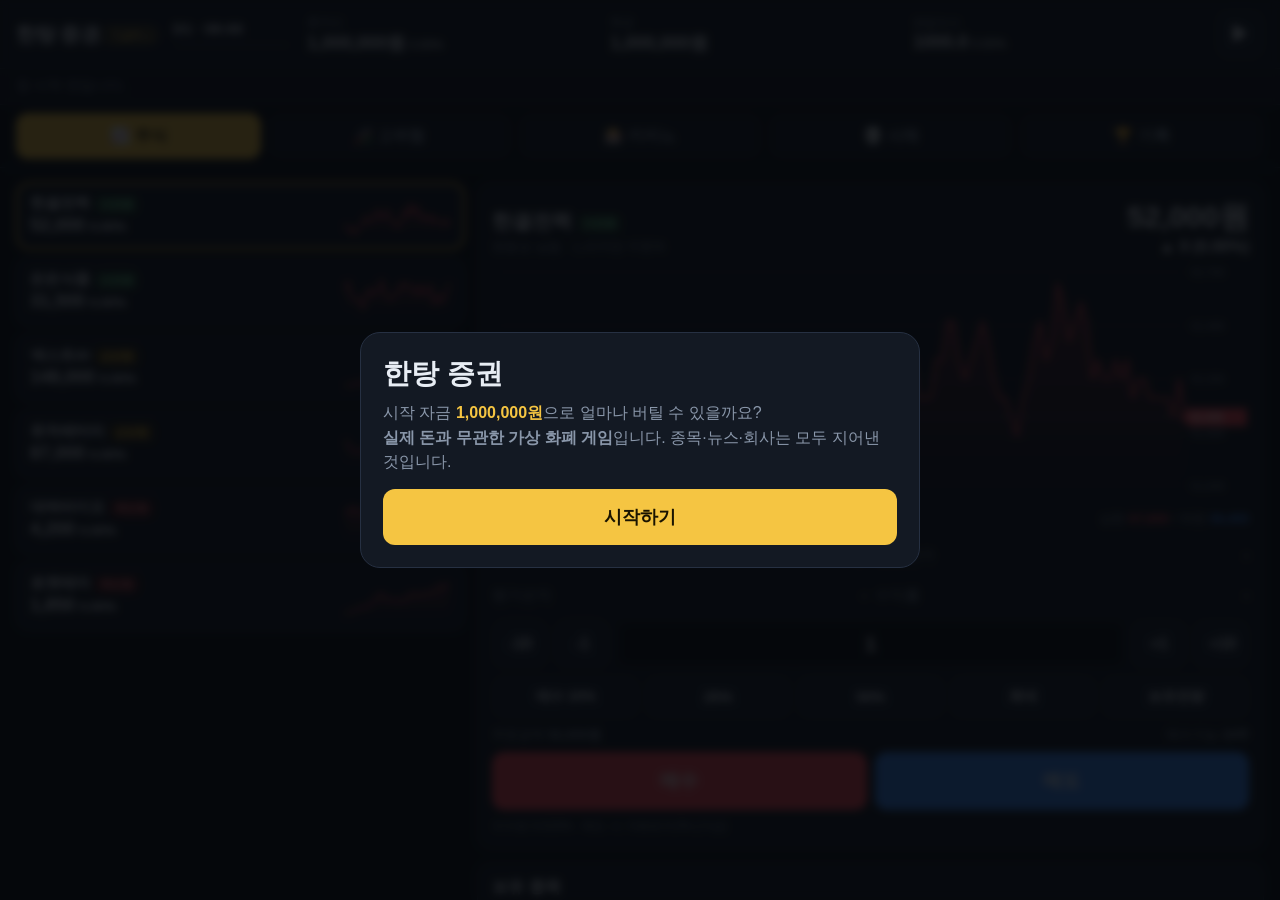
==== commit 82176959: "4단계: 사채(일 5% 복리, 연체 가산, 압류) + 게임 오버 통계·하우스 몫 강조 Co-Authored-By: Claude Opus 5.5 <noreply@anthropic.c" ====
--- a/index.html
+++ b/index.html
@@ -224,7 +224,7 @@
     <div class="brand">한탕 증권<span class="tag">가상머니</span></div>
     <div class="clock"><div class="t"><span id="hDay">D1</span> · <span id="hTime">09:00</span></div><div class="bar"><i id="hBar"></i></div></div>
     <div class="kpi"><label>총자산</label><b id="hNet">-</b><small id="hNetPct"></small></div>
-    <div class="kpi"><label>현금</label><b id="hCash">-</b></div>
+    <div class="kpi"><label>현금</label><b id="hCash">-</b><small id="hDebt" class="down"></small></div>
     <div class="kpi"><label>한탕지수</label><b id="hIdx">-</b><small id="hIdxPct"></small></div>
     <button id="btnPause" class="btn icon" aria-label="일시정지">⏸</button>
   </header>
@@ -233,6 +233,7 @@
     <button data-tab="stock" class="on">📈 주식</button>
     <button data-tab="risk">🎢 고위험</button>
     <button data-tab="casino">🎰 카지노</button>
+    <button data-tab="loan">💀 사채</button>
     <button data-tab="record">🏆 기록</button>
   </nav>
   <main>
@@ -417,6 +418,39 @@
       </div>
     </section>
 
+    <!-- ===== 사채 탭 ===== -->
+    <section id="tab-loan" class="tab">
+      <div style="display:grid;gap:12px;max-width:820px;margin:0 auto">
+        <div class="card" style="border-color:#5a1a20">
+          <h3>💀 (주)한방캐피탈 <span class="muted" style="font-size:12px;font-weight:500">가상의 사채업체 · 무서류 즉시 입금</span></h3>
+          <div class="grid2">
+            <div class="kv"><span class="muted">남은 빚</span><b id="lnBal" class="down">0원</b></div>
+            <div class="kv"><span class="muted">하루 이자율(복리)</span><b id="lnRate">-</b></div>
+            <div class="kv"><span class="muted">상환 기한</span><b id="lnDue">-</b></div>
+            <div class="kv"><span class="muted">대출 가능 한도</span><b id="lnLimit">-</b></div>
+          </div>
+          <div id="lnWarn" class="note" style="font-size:14px"></div>
+        </div>
+        <div class="card">
+          <h3>빌리기</h3>
+          <div class="amt">
+            <input id="lnAmt" type="text" inputmode="numeric" pattern="[0-9]*" value="100000" aria-label="대출 금액">
+            <div class="pcts4" id="lnChips"><button class="btn" data-v="100000">10만</button><button class="btn" data-v="500000">50만</button><button class="btn" data-v="1000000">100만</button><button class="btn" data-v="max">한도</button></div>
+          </div>
+          <button class="btn buy big-btn" id="btnBorrow">빌리기</button>
+          <div class="note">하루 5% 복리 · 첫 대출일로부터 5일 안에 갚아야 합니다. 연체 하루마다 이자율 +3%p, 연체 3일째 장 마감에 전 재산 압류.</div>
+        </div>
+        <div class="card">
+          <h3>갚기</h3>
+          <div class="row"><button class="btn" id="btnRepayHalf">절반 상환</button><button class="btn gold" id="btnRepayAll">전액 상환</button></div>
+        </div>
+        <div class="card">
+          <h3>빚이 불어나는 속도</h3>
+          <table id="lnProj"></table>
+        </div>
+      </div>
+    </section>
+
     <!-- ===== 기록 탭 ===== -->
     <section id="tab-record" class="tab">
       <div style="display:grid;gap:12px;max-width:760px;margin:0 auto">
@@ -437,7 +471,11 @@
             · 1게임일 = 실제 60초, 가격은 1초마다 움직입니다 (09:00~15:30 장).<br>
             · 가격제한폭 ±30% (전일 종가 기준). 폭탄형 종목은 주가가 상장가의 8% 아래로 마감하면 상장폐지됩니다.<br>
             · 찌라시는 50% 확률로 진짜입니다. 나머지는 '사실무근' 해명과 함께 반대로 움직입니다.<br>
-            · 총자산이 0원 이하가 되면 파산입니다.
+            · 레버리지: 손실이 증거금에 닿으면 강제 청산. 밈코인: 매 초 0.4% 확률로 먹튀(0원).<br>
+            · 옵션: 30초 뒤 방향 적중 시 1.9배, 보합이면 원금 반환.<br>
+            · 카지노: 룰렛 엣지 2.70%, 슬롯 4.95%, 블랙잭 약 0.45%(기본전략 기준), 복권 약 50%.<br>
+            · 사채: 하루 5% 복리, 5일 기한, 연체 시 이자율 상승, 연체 3일째 압류.<br>
+            · 총자산(재산 − 빚)이 0원 이하가 되면 파산입니다.
           </p>
         </div>
         <div class="row">
@@ -567,7 +605,7 @@
 const ceilTick  = p => { const t = tickSize(p); return Math.ceil(p / t) * t; };
 
 // ---------- 포맷 ----------
-const fmt = n => Math.round(n).toLocaleString('ko-KR');
+const fmt = n => (Math.round(n) || 0).toLocaleString('ko-KR');   // || 0 : '-0' 표시 방지
 const won = n => fmt(n) + '원';
 const sgnWon = n => (n > 0 ? '+' : '') + fmt(n) + '원';
 const pct = v => (v > 0 ? '+' : '') + (v * 100).toFixed(2) + '%';
@@ -630,7 +668,9 @@
     // 3단계
     spin: null, lastRl: null,
     bj: { shoe: [], hands: [], dealer: [], active: 0, phase: 'bet', msg: '' },
-    lotto: null, lottoLast: null
+    lotto: null, lottoLast: null,
+    // 4단계
+    loan: null
   };
 }
 // 예전 버전 저장 파일에 없는 필드를 기본값으로 채운다
@@ -652,7 +692,7 @@
   for (const id in S.hold){ const s = getStock(id); if (s) v += priceOf(s) * S.hold[id].qty; }
   return v;
 }
-function netWorth(){ return S.cash + stockValue() + levTotal() + coinValue() + optPending() + spinPending() + bjPending(); }
+function netWorth(){ return S.cash + stockValue() + levTotal() + coinValue() + optPending() + spinPending() + bjPending() - debt(); }
 
 /* 한탕지수: 각 종목의 (현재가 / 상장가) 평균 × 1000.
  * 새 종목은 상장가 기준 1000에서 출발한다. */
@@ -804,6 +844,7 @@
   const diff = net - S.dayStartNet;
   toast(`🔔 D${S.day} 장 마감 · 총자산 ${won(net)} (${sgnWon(diff)})`, cls(diff));
   drawLotto();
+  loanEndOfDay();
 
   for (const s of S.stocks) s.prevClose = priceOf(s);
 
@@ -891,10 +932,10 @@
   toast(`매수 체결 · ${s.name} ${fmt(qty)}주 @ ${won(p)}`, 'up');
   afterAction();
 }
-function sellStock(id, qty){
+function sellStock(id, qty, forced){
   const s = getStock(id), h = S.hold[id];
   if (!s || !h || qty <= 0) return toast('보유 수량이 없습니다', 'warn');
-  if (halted()) return toast('⛔ 거래 정지 중입니다', 'warn');
+  if (halted() && !forced) return toast('⛔ 거래 정지 중입니다', 'warn');
   qty = Math.min(qty, h.qty);
   const p = priceOf(s), gross = p * qty;
   const fee = Math.ceil(gross * FEE_RATE), tax = Math.ceil(gross * TAX_RATE);
@@ -904,6 +945,7 @@
   S.stats.stock += pnl;
   h.qty -= qty;
   if (h.qty <= 0) delete S.hold[id];
+  if (forced) return;
   toast(`매도 체결 · ${s.name} ${fmt(qty)}주 (${sgnWon(pnl)})`, cls(pnl) || 'down');
   afterAction();
 }
@@ -1140,7 +1182,7 @@
   toast(`🐸 ${c.name} ${won(amt)} 매수 @ ${coinFmt(c.x)}`, 'up');
   afterAction();
 }
-function sellCoin(id, frac){
+function sellCoin(id, frac, forced){
   const c = getCoin(id), h = S.coinHold[id];
   if (!c || !h) return toast('보유한 코인이 없습니다', 'warn');
   const q = h.qty * frac, gross = q * c.x, fee = Math.ceil(gross * COIN_FEE);
@@ -1149,6 +1191,7 @@
   S.stats.coin += gross - costPart;
   h.qty -= q; h.cost -= costPart;
   if (frac >= 1 || h.qty * c.x < 1) delete S.coinHold[id];
+  if (forced) return;
   toast(`🐸 ${c.name} 매도 ${won(gross)} (${sgnWon(gross - costPart)})`, cls(gross - costPart) || 'down');
   afterAction();
 }
@@ -1665,6 +1708,88 @@
 }
 
 /* =====================================================================
+ *  4단계: 사채
+ * ---------------------------------------------------------------------
+ *  장 마감마다 복리 이자:  빚(t+1) = 빚(t) × (1 + r)
+ *    → n일 뒤 빚 = 원금 × (1 + r)^n.  r = 5%면 5일 뒤 1.28배, 14일 뒤 약 2배, 30일 뒤 4.3배.
+ *  상환 기한(첫 대출일 + 5일)을 넘기면 연체 하루마다 r이 3%p씩 오른다(5% → 8% → 11% …).
+ *  연체 3일째 장 마감에 '압류': 주식·코인을 시장가로 팔고 레버리지를 강제 청산해 빚을 갚는다.
+ *  그래도 모자라면 빚이 남고, 총자산(= 재산 − 빚)이 0원 이하가 되면 파산.
+ *  한도 = max(50만, 총자산) − 이미 빌린 돈  (빚이 늘수록 더 못 빌린다)
+ * ===================================================================== */
+const LOAN_RATE = 0.05, LOAN_TERM = 5, LOAN_PENALTY = 0.03, SEIZE_AFTER = 3;
+const debt = () => S.loan ? S.loan.bal : 0;
+function loanLimit(){ return Math.max(0, Math.floor(Math.max(500000, netWorth()) - debt())); }
+function loanRate(){
+  if (!S.loan) return LOAN_RATE;
+  return LOAN_RATE + LOAN_PENALTY * Math.max(0, S.day - S.loan.due);
+}
+function borrow(amt){
+  amt = Math.floor(amt);
+  if (amt < 10000) return toast('1만원 이상 빌릴 수 있습니다', 'warn');
+  if (S.loan && S.day > S.loan.due) return toast('연체 중에는 추가 대출이 안 됩니다', 'warn');
+  if (amt > loanLimit()) return toast(`한도 초과 — 최대 ${won(loanLimit())}`, 'warn');
+  if (!S.loan) S.loan = { bal: 0, due: S.day + LOAN_TERM };
+  S.loan.bal += amt;
+  S.cash += amt;
+  toast(`💀 ${won(amt)} 입금 완료. D${S.loan.due} 장 마감까지 갚으세요`, 'warn');
+  afterAction();
+}
+function repay(amt){
+  if (!S.loan) return toast('갚을 빚이 없습니다', 'warn');
+  amt = Math.min(Math.floor(amt), Math.ceil(S.loan.bal), Math.floor(S.cash));
+  if (amt <= 0) return toast('현금이 없습니다', 'warn');
+  S.cash -= amt; S.loan.bal -= amt;
+  if (S.loan.bal < 1){ S.loan = null; toast('🎉 빚을 모두 갚았습니다!', 'up'); }
+  else toast(`${won(amt)} 상환 · 남은 빚 ${won(S.loan.bal)}`);
+  afterAction();
+}
+function loanEndOfDay(){
+  if (!S.loan) return;
+  const r = loanRate(), interest = S.loan.bal * r;
+  S.loan.bal += interest;
+  S.stats.loanInterest += interest;
+  const over = S.day - S.loan.due;
+  if (over >= SEIZE_AFTER) return seize();
+  if (over >= 0)
+    addNews('event', over === 0 ? `💀 오늘이 상환 기한이었습니다. 내일부터 이자율 ${((LOAN_RATE + LOAN_PENALTY) * 100).toFixed(0)}%`
+      : `💀 연체 ${over}일째 — 이자율 ${((r + LOAN_PENALTY) * 100).toFixed(0)}%로 상승. ${SEIZE_AFTER - over}일 뒤 압류`, true, 'down');
+  else if (over === -1) addNews('event', `💀 내일(D${S.loan.due}) 장 마감이 상환 기한입니다. 남은 빚 ${won(S.loan.bal)}`, true, 'warn');
+}
+function seize(){
+  const before = netWorth();
+  for (const id of Object.keys(S.hold)) sellStock(id, S.hold[id].qty, true);
+  for (const p of S.lev.slice()) closeLev(p.uid, true);
+  for (const id of Object.keys(S.coinHold)) if (getCoin(id) && !getCoin(id).rug) sellCoin(id, 1, true);
+  const pay = Math.min(S.cash, S.loan.bal);
+  S.cash -= pay; S.loan.bal -= pay;
+  const left = S.loan.bal;
+  if (left < 1) S.loan = null;
+  addNews('event', `🚨 압류 집행 — 전 재산 처분, ${won(pay)} 회수` + (left >= 1 ? `, 그래도 ${won(left)} 남음` : ''), true, 'down');
+  return before;
+}
+function renderLoan(){
+  const L = S.loan;
+  $('lnBal').textContent = won(debt());
+  $('lnRate').textContent = (loanRate() * 100).toFixed(0) + '% / 일';
+  $('lnDue').textContent = L ? `D${L.due} 장 마감` + (S.day > L.due ? ` (연체 ${S.day - L.due}일)` : ` (D-${L.due - S.day})`) : '-';
+  $('lnDue').className = L && S.day >= L.due ? 'down' : '';
+  $('lnLimit').textContent = won(loanLimit());
+  $('lnWarn').innerHTML = `지금까지 낸 이자 <b class="down">${won(S.stats.loanInterest)}</b>` +
+    (L && S.day > L.due ? `<br><b class="down">⚠️ 연체 중! D${L.due + SEIZE_AFTER} 장 마감에 압류됩니다.</b>` : '');
+  $('btnBorrow').disabled = !!(L && S.day > L.due);
+  $('btnRepayHalf').disabled = $('btnRepayAll').disabled = !L;
+  const P = L ? L.bal : amtVal('lnAmt');
+  let h = `<tr><th>경과</th><th>이자율 5% 유지 시</th><th>기한 넘겨 연체 시</th></tr>`;
+  for (const n of [1, 3, 5, 7, 10, 20, 30]){
+    // 연체 시나리오: 5일까지 5%, 이후 하루마다 3%p씩 상승 (압류 없다고 가정한 계산)
+    let v = P; for (let k = 1; k <= n; k++) v *= 1 + (k <= LOAN_TERM ? LOAN_RATE : LOAN_RATE + LOAN_PENALTY * (k - LOAN_TERM));
+    h += `<tr><td>${n}일 뒤</td><td>${won(P * Math.pow(1 + LOAN_RATE, n))}</td><td class="down">${won(v)}</td></tr>`;
+  }
+  $('lnProj').innerHTML = h + `<tr><td colspan="3" class="muted" style="text-align:left">기준 금액 ${won(P)} (빚이 있으면 현재 빚, 없으면 입력 금액)</td></tr>`;
+}
+
+/* =====================================================================
  *  렌더링
  * ===================================================================== */
 let listKey = '', newsDirty = true;
@@ -1762,6 +1887,7 @@
   $('hNet').textContent = won(nw); $('hNet').className = cls(r);
   $('hNetPct').textContent = pct(r); $('hNetPct').className = cls(r);
   $('hCash').textContent = won(S.cash);
+  $('hDebt').textContent = S.loan ? '빚 ' + shortWon(S.loan.bal) : '';
   const idx = marketIndex(), ir = idx / S.idxOpen - 1;
   $('hIdx').textContent = idx.toFixed(1); $('hIdxPct').textContent = pct(ir); $('hIdxPct').className = cls(ir);
   $('btnPause').textContent = running ? '⏸' : '▶';
@@ -1786,7 +1912,7 @@
     ['카지노 손익', st.casino],
     ['복권 손익', st.lottery],
     ['수수료·세금', -st.fees],
-    ['사채 이자 낸 돈', -st.loanInterest]
+    ['사채 이자', -st.loanInterest]
   ];
 }
 /* 하우스(증권사·카지노·복권·사채업자)가 가져간 돈
@@ -1817,6 +1943,7 @@
   if (curTab === 'stock'){ renderStockList(); renderDetail(); renderHoldings(); renderNews(); }
   else if (curTab === 'risk') renderRisk();
   else if (curTab === 'casino') renderCasino();
+  else if (curTab === 'loan') renderLoan();
   else if (curTab === 'record') renderRecord();
 }
 
@@ -1856,7 +1983,8 @@
   renderStatsInto($('oStats'));
   const ht = houseTake();
   $('oHouse').textContent = ht >= 0 ? won(ht) : '하우스가 오히려 ' + won(-ht) + ' 잃음';
-  $('oHouseSub').textContent = '수수료·세금 + 사채 이자 + 카지노·복권·옵션에서 잃은 돈';
+  $('oHouseSub').innerHTML = `수수료·세금 ${won(S.stats.fees)} + 사채 이자 ${won(S.stats.loanInterest)} + 카지노·복권·옵션 순손실 ${won(-(S.stats.casino + S.stats.lottery + S.stats.option))}` +
+    `<br>이론상 하우스 몫(건 돈 × 하우스 엣지): ${won(S.theo)} — 오래 할수록 실제 값이 이 숫자에 수렴합니다`;
   $('oBest').textContent = (newBest ? '🎉 최고 자산 신기록! ' : '') + (newDays ? '🎉 최장 생존 신기록! ' : '') +
     `역대 최고 ${won(b.best)} · 최장 ${b.days}일`;
   $('overOv').classList.remove('hidden');
@@ -1904,6 +2032,16 @@
   if (S && S.started && !S.over && confirm('지금 자산으로 게임을 끝내고 정산할까요?')) gameOver('retire');
 });
 $('btnRestart').addEventListener('click', startNew);
+
+// --- 사채 탭 ---
+$('lnChips').addEventListener('click', e => {
+  const b = e.target.closest('[data-v]'); if (!b) return;
+  $('lnAmt').value = String(b.dataset.v === 'max' ? loanLimit() : +b.dataset.v); render();
+});
+$('lnAmt').addEventListener('input', () => render());
+$('btnBorrow').addEventListener('click', () => borrow(amtVal('lnAmt')));
+$('btnRepayHalf').addEventListener('click', () => S.loan && repay(Math.ceil(S.loan.bal / 2)));
+$('btnRepayAll').addEventListener('click', () => S.loan && repay(S.loan.bal));
 
 // --- 카지노 탭 ---
 $('casNav').addEventListener('click', e => { const b = e.target.closest('[data-v]'); if (b){ casSub = b.dataset.v; render(); } });
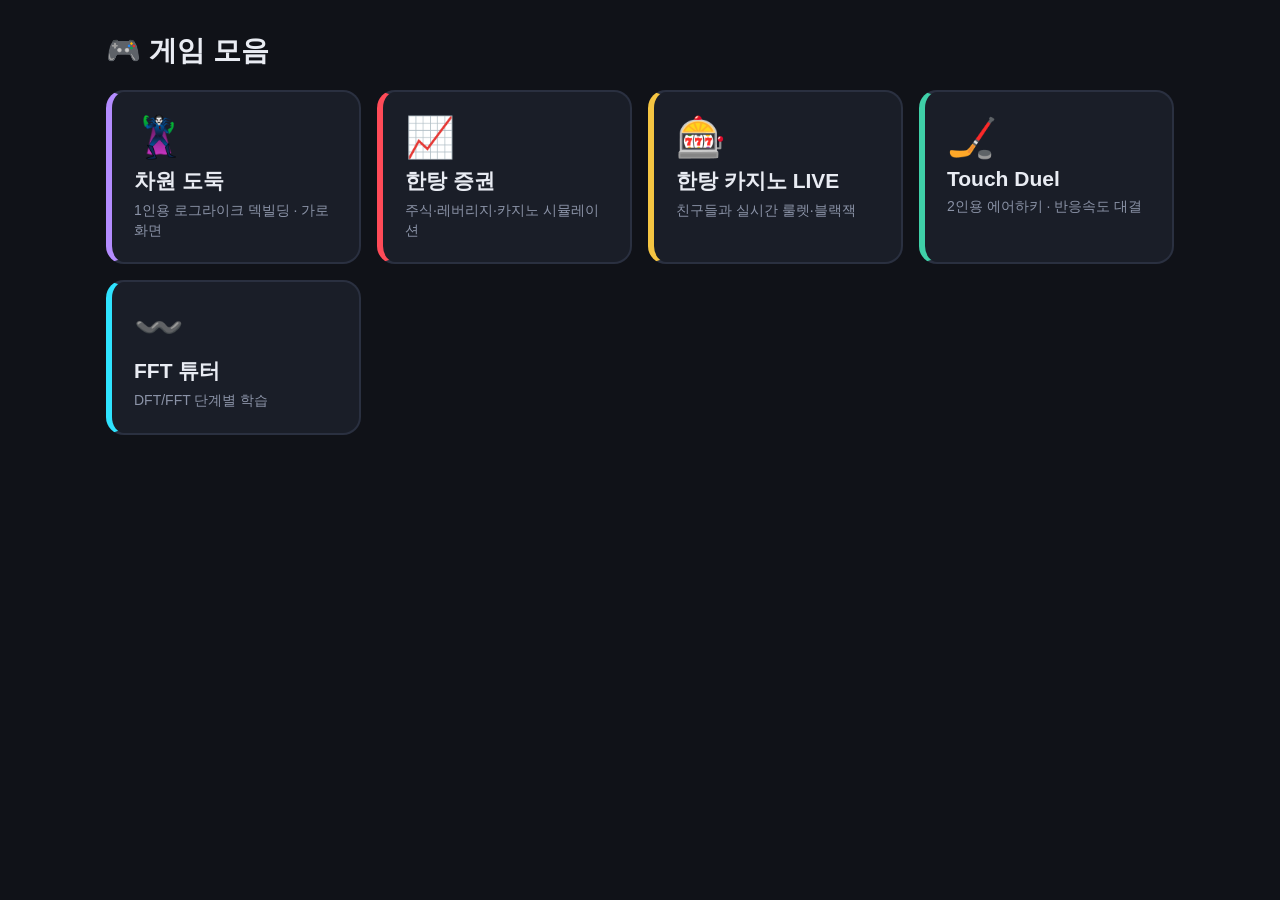
==== commit 3ac78ab1: "Combine all games into one site with a launcher page Each game lives in its own folder (dimension-th" ====
--- a/index.html
+++ b/index.html
@@ -4,2129 +4,47 @@
 <meta charset="utf-8">
 <meta name="viewport" content="width=device-width, initial-scale=1, maximum-scale=1, user-scalable=no, viewport-fit=cover">
 <meta name="apple-mobile-web-app-capable" content="yes">
-<meta name="apple-mobile-web-app-status-bar-style" content="black-translucent">
-<meta name="theme-color" content="#0a0d13">
-<meta name="color-scheme" content="dark">
-<title>한탕 증권</title>
+<meta name="theme-color" content="#101218">
+<title>게임 모음</title>
 <style>
-:root{
-  --bg:#0a0d13; --panel:#131923; --panel2:#1a2230; --line:#263042;
-  --text:#e8edf4; --muted:#8a97aa;
-  --up:#ff4b58; --up-bg:rgba(255,75,88,.15);
-  --down:#3b8cff; --down-bg:rgba(59,140,255,.15);
-  --gold:#f5c542; --warn:#ffb020; --ok:#2ecc71;
-  --r:14px;
-  color-scheme:dark;
-}
-*{box-sizing:border-box;-webkit-tap-highlight-color:transparent}
-html,body{margin:0;height:100%;background:var(--bg);color:var(--text);
-  font-family:-apple-system,BlinkMacSystemFont,"Apple SD Gothic Neo","Noto Sans KR","Malgun Gothic",sans-serif;
-  touch-action:manipulation;-webkit-text-size-adjust:100%;overscroll-behavior:none}
-body{-webkit-user-select:none;user-select:none;-webkit-touch-callout:none}
-input{-webkit-user-select:text;user-select:text}
-b,.num{font-variant-numeric:tabular-nums}
-.up{color:var(--up)} .down{color:var(--down)} .muted{color:var(--muted)} .gold{color:var(--gold)}
-.hidden{display:none!important}
-
-#app{display:flex;flex-direction:column;height:100vh;height:100dvh;
-  padding:env(safe-area-inset-top) env(safe-area-inset-right) 0 env(safe-area-inset-left)}
-
-/* ---------- 헤더 ---------- */
-header{display:grid;grid-template-columns:auto auto 1fr 1fr 1fr auto;gap:10px 16px;align-items:center;
-  padding:10px 16px;background:var(--panel);border-bottom:1px solid var(--line)}
-.brand{font-weight:800;font-size:20px;letter-spacing:-.5px;white-space:nowrap}
-.brand .tag{font-size:11px;font-weight:600;color:var(--gold);border:1px solid var(--gold);border-radius:6px;padding:1px 5px;margin-left:4px;vertical-align:middle}
-.clock{min-width:118px}
-.clock .t{font-weight:700;font-size:15px;white-space:nowrap}
-.bar{height:6px;background:var(--panel2);border-radius:3px;margin-top:5px;overflow:hidden}
-.bar i{display:block;height:100%;width:0;background:var(--gold);transition:width .9s linear}
-.kpi{min-width:0}
-.kpi label{display:block;font-size:12px;color:var(--muted)}
-.kpi b{font-size:18px;white-space:nowrap}
-.kpi small{font-size:12px;margin-left:4px;white-space:nowrap}
-@media (max-width:820px){
-  header{grid-template-columns:1fr 1fr auto;}
-  .brand{grid-column:1/2} .clock{grid-column:2/3}
-  #btnPause{grid-column:3/4;grid-row:1}
-}
-
-#ticker{padding:8px 16px;font-size:14px;background:#0f141d;border-bottom:1px solid var(--line);
-  white-space:nowrap;overflow:hidden;text-overflow:ellipsis;min-height:36px}
-
-nav#tabs{display:flex;gap:6px;padding:8px 16px;background:var(--bg);border-bottom:1px solid var(--line);overflow-x:auto}
-nav#tabs button{flex:1;min-width:80px;min-height:46px;border:0;border-radius:12px;background:var(--panel);color:var(--muted);font-size:16px;font-weight:700}
-nav#tabs button.on{background:var(--gold);color:#1a1400}
-
-main{flex:1;overflow-y:auto;-webkit-overflow-scrolling:touch;padding:14px 16px calc(28px + env(safe-area-inset-bottom))}
-.tab{display:none}.tab.on{display:block}
-
-/* ---------- 공통 컴포넌트 ---------- */
-.card{background:var(--panel);border:1px solid var(--line);border-radius:var(--r);padding:14px}
-.card h3{margin:0 0 10px;font-size:16px}
-.btn{min-height:48px;padding:0 16px;border:0;border-radius:12px;background:var(--panel2);color:var(--text);font-size:16px;font-weight:700}
-.btn:active{filter:brightness(1.3)}
-.btn:disabled{opacity:.35}
-.btn.icon{min-width:48px;padding:0;font-size:20px}
-.btn.buy{background:var(--up);color:#fff}
-.btn.sell{background:var(--down);color:#fff}
-.btn.gold{background:var(--gold);color:#1a1400}
-.btn.ghost{background:transparent;border:1px solid var(--line)}
-.row{display:flex;gap:8px;align-items:center}
-.row>*{flex:1}
-.grid2{display:grid;grid-template-columns:1fr 1fr;gap:8px}
-.badge{display:inline-block;font-size:11px;font-weight:700;padding:2px 6px;border-radius:6px;vertical-align:middle}
-.b-stable{background:#1f3b2c;color:#6fe3a0}.b-growth{background:#3a2f12;color:#f5c542}.b-bomb{background:#43161b;color:#ff7b86}
-.kv{display:flex;justify-content:space-between;padding:6px 0;border-bottom:1px dashed var(--line);font-size:15px}
-.kv:last-child{border-bottom:0}
-table{width:100%;border-collapse:collapse;font-size:14px}
-th,td{padding:9px 6px;text-align:right;border-bottom:1px solid var(--line);white-space:nowrap}
-th:first-child,td:first-child{text-align:left}
-th{color:var(--muted);font-weight:600;font-size:12px}
-
-/* ---------- 주식 탭 ---------- */
-.stock-layout{display:grid;grid-template-columns:1fr;gap:12px}
-.stock-list{display:grid;grid-template-columns:repeat(3,1fr);gap:8px}
-@media (max-width:600px){.stock-list{grid-template-columns:repeat(2,1fr)}}
-@media (orientation:landscape) and (min-width:900px){
-  .stock-layout{grid-template-columns:minmax(300px,36%) 1fr}
-  .stock-list{grid-template-columns:1fr}
-  .side-col{position:sticky;top:0;align-self:start}
-}
-.scard{background:var(--panel);border:2px solid var(--line);border-radius:var(--r);padding:10px 12px;position:relative}
-.scard.sel{border-color:var(--gold)}
-.scard .nm{font-weight:700;font-size:15px;white-space:nowrap;overflow:hidden;text-overflow:ellipsis}
-.scard .pr{font-size:18px;font-weight:800;margin-top:4px}
-.scard .ch{font-size:13px;font-weight:600}
-.scard canvas{width:100%;height:34px;display:block;margin-top:6px}
-.scard .lim{position:absolute;top:8px;right:8px;font-size:11px;font-weight:800;padding:2px 5px;border-radius:5px}
-.lim.u{background:var(--up);color:#fff}.lim.d{background:var(--down);color:#fff}
-@media (orientation:landscape) and (min-width:900px){
-  .scard{display:grid;grid-template-columns:1fr 110px;grid-template-rows:auto auto;column-gap:10px}
-  .scard canvas{grid-column:2;grid-row:1/3;height:44px;margin:0;align-self:center}
-}
-.detail-head{display:flex;justify-content:space-between;align-items:flex-end;gap:10px;flex-wrap:wrap}
-.detail-head .big{font-size:30px;font-weight:800}
-#chart{width:100%;height:240px;display:block;margin-top:8px}
-@media (orientation:landscape) and (max-height:700px){#chart{height:190px}}
-.trade{margin-top:12px;display:grid;gap:8px}
-.qty{display:grid;grid-template-columns:56px 56px 1fr 56px 56px;gap:6px}
-.qty input{min-height:48px;border-radius:12px;border:1px solid var(--line);background:var(--bg);color:var(--text);font-size:20px;font-weight:700;text-align:center;width:100%}
-.pcts{display:grid;grid-template-columns:repeat(5,1fr);gap:6px}
-.pcts .btn{min-height:42px;font-size:14px;padding:0}
-.trade-info{display:flex;justify-content:space-between;font-size:13px;color:var(--muted);flex-wrap:wrap;gap:4px}
-.news-list{max-height:320px;overflow-y:auto}
-.news-item{padding:8px 0;border-bottom:1px solid var(--line);font-size:14px;line-height:1.4}
-.news-item .tm{color:var(--muted);font-size:12px;margin-right:6px}
-.news-item.rumor{color:var(--warn)}
-.news-item.true{color:var(--up)}.news-item.fake{color:var(--down)}
-
-/* ---------- 오버레이 / 토스트 ---------- */
-.overlay{position:fixed;inset:0;background:rgba(5,7,11,.86);display:flex;align-items:center;justify-content:center;z-index:50;padding:16px;
-  -webkit-backdrop-filter:blur(4px);backdrop-filter:blur(4px)}
-.modal{background:var(--panel);border:1px solid var(--line);border-radius:20px;padding:22px;width:min(560px,100%);max-height:92vh;overflow-y:auto}
-.modal h1{margin:0 0 6px;font-size:28px}
-.modal p{color:var(--muted);line-height:1.55;margin:8px 0}
-#haltOv{background:rgba(40,10,10,.55);pointer-events:none}
-#haltOv .modal{text-align:center;border-color:var(--up);width:auto}
-#haltOv .cd{font-size:56px;font-weight:900;color:var(--up)}
-#toasts{position:fixed;left:50%;transform:translateX(-50%);top:calc(env(safe-area-inset-top) + 10px);z-index:60;display:flex;flex-direction:column;gap:8px;width:min(520px,calc(100% - 32px));pointer-events:none}
-.toast{background:rgba(30,39,53,.96);border:1px solid var(--line);border-left:5px solid var(--gold);border-radius:12px;padding:9px 12px;font-size:14px;font-weight:600;box-shadow:0 6px 24px rgba(0,0,0,.5);animation:tin .25s ease-out}
-.toast.up{border-left-color:var(--up)}.toast.down{border-left-color:var(--down)}.toast.warn{border-left-color:var(--warn)}
-@keyframes tin{from{opacity:0;transform:translateY(-10px)}to{opacity:1;transform:none}}
-.house{margin-top:14px;padding:16px;border-radius:16px;background:linear-gradient(135deg,#3a1015,#2a0c10);border:2px solid var(--up);text-align:center}
-.house .v{font-size:34px;font-weight:900;color:#ff6b76}
-.stat-grid .kv b{font-size:16px}
-.rec-list{font-size:14px}
-
-/* ---------- 고위험 탭 ---------- */
-.risk-layout{display:grid;gap:12px;grid-template-columns:1fr}
-@media (orientation:landscape) and (min-width:900px){
-  .risk-layout{grid-template-columns:1fr 1fr;align-items:start}
-  .risk-layout .span2{grid-row:span 2}
-}
-.chips{display:flex;gap:6px;overflow-x:auto;padding-bottom:4px;-webkit-overflow-scrolling:touch}
-.chip{flex:0 0 auto;min-height:50px;padding:6px 12px;border-radius:12px;border:2px solid var(--line);background:var(--panel2);color:var(--text);font-size:14px;font-weight:700;text-align:left;line-height:1.25}
-.chip small{display:block;font-size:12px;font-weight:600}
-.chip.on{border-color:var(--gold)}
-.seg{display:grid;grid-auto-flow:column;grid-auto-columns:1fr;gap:6px;margin-top:8px}
-.seg button{min-height:48px;border-radius:12px;border:0;background:var(--panel2);color:var(--muted);font-size:16px;font-weight:800;padding:0}
-.seg button.on{background:var(--gold);color:#1a1400}
-.seg.dir button.on[data-v="1"]{background:var(--up);color:#fff}
-.seg.dir button.on[data-v="-1"]{background:var(--down);color:#fff}
-.amt{display:grid;gap:6px;margin-top:8px}
-.amt input{min-height:50px;border-radius:12px;border:1px solid var(--line);background:var(--bg);color:var(--text);font-size:20px;font-weight:700;text-align:center;width:100%}
-.pcts4{display:grid;grid-template-columns:repeat(4,1fr);gap:6px}
-.pcts4 .btn{min-height:42px;font-size:14px;padding:0}
-canvas.mini{width:100%;height:150px;display:block;margin-top:8px}
-.big-btn{width:100%;min-height:56px;font-size:18px;margin-top:8px}
-.pos{display:grid;grid-template-columns:1fr auto auto;gap:4px 10px;align-items:center;padding:10px 0;border-bottom:1px solid var(--line)}
-.pos .sub{font-size:12px;color:var(--muted)}
-.btn.sm{min-height:44px;font-size:14px;padding:0 14px}
-.hp{height:5px;border-radius:3px;background:var(--panel2);overflow:hidden;grid-column:1/-1}
-.hp i{display:block;height:100%;transition:width .5s}
-.coin-row{display:grid;grid-template-columns:1fr 96px;gap:8px;align-items:center;padding:8px 10px;border-radius:12px;border:2px solid transparent;background:var(--panel2);margin-bottom:6px}
-.coin-row.on{border-color:var(--gold)}
-.coin-row canvas{width:96px;height:34px;display:block}
-.coin-row.rug{opacity:.55}
-.note{font-size:12px;color:var(--muted);margin-top:6px;line-height:1.5}
-.empty{color:var(--muted);font-size:14px;padding:10px 0}
-
-/* ---------- 카지노 탭 ---------- */
-.subnav{display:grid;grid-template-columns:repeat(4,1fr);gap:6px}
-.subnav button{min-height:52px;border-radius:12px;border:0;background:var(--panel);color:var(--muted);font-size:16px;font-weight:800}
-.subnav button.on{background:var(--panel2);color:var(--gold);box-shadow:inset 0 -3px 0 var(--gold)}
-.betbar{display:grid;grid-template-columns:1.3fr repeat(4,1fr);gap:6px;align-items:end}
-.betbar input{min-height:52px;border-radius:12px;border:1px solid var(--line);background:var(--bg);color:var(--gold);font-size:22px;font-weight:800;text-align:center;width:100%}
-.betbar .btn{min-height:52px;font-size:14px;padding:0}
-.betbar2{display:grid;grid-template-columns:repeat(3,1fr);gap:6px;margin-top:6px}
-.betbar2 .btn{min-height:44px;font-size:14px}
-@media (max-width:600px){.betbar{grid-template-columns:1fr 1fr}.betbar input{grid-column:1/-1}}
-.cas{margin-top:12px}
-.cas-grid{display:grid;grid-template-columns:1fr;gap:14px}
-@media (orientation:landscape) and (min-width:900px){.cas-grid{grid-template-columns:minmax(280px,40%) 1fr;align-items:start}}
-#wheel{width:100%;max-width:340px;aspect-ratio:1;display:block;margin:0 auto}
-.rl-res{text-align:center;font-size:15px;margin-top:6px;min-height:22px}
-.rl-opts{display:grid;grid-template-columns:repeat(3,1fr);gap:6px}
-.rl-opts button,.numgrid button{border:2px solid transparent;border-radius:10px;font-weight:800;color:#fff}
-.rl-opts button{min-height:48px;font-size:15px;background:var(--panel2)}
-.numgrid{display:grid;grid-template-columns:repeat(13,1fr);gap:4px;margin-top:8px}
-.numgrid button{min-height:42px;font-size:14px;padding:0}
-.numgrid .z{grid-row:1/4;background:#12803c}
-.nR{background:#b3202c}.nB{background:#20242c}
-.rl-opts button.on,.numgrid button.on{border-color:var(--gold);box-shadow:0 0 0 2px var(--gold) inset}
-.reels{display:grid;grid-template-columns:repeat(3,1fr);gap:10px;max-width:460px;margin:0 auto}
-.reel{aspect-ratio:1;border-radius:18px;background:linear-gradient(#0c1018,#1d2533 50%,#0c1018);border:2px solid var(--line);display:flex;align-items:center;justify-content:center;font-size:clamp(44px,9vw,84px)}
-.reel.win{border-color:var(--gold);box-shadow:0 0 18px rgba(245,197,66,.5)}
-.paytable{display:grid;grid-template-columns:1fr 1fr;gap:2px 16px;font-size:14px;margin-top:10px}
-.paytable div{display:flex;justify-content:space-between;padding:4px 0;border-bottom:1px dashed var(--line)}
-.bj-area{min-height:120px}
-.bj-cards{display:flex;gap:6px;flex-wrap:wrap;margin:6px 0}
-.pcard{width:62px;height:88px;border-radius:9px;background:#f6f3ea;color:#161616;display:flex;flex-direction:column;justify-content:space-between;padding:5px 7px;font-weight:800;font-size:20px;box-shadow:0 3px 8px rgba(0,0,0,.4)}
-.pcard .s{align-self:flex-end;font-size:26px}
-.pcard.red{color:#c1121f}
-.pcard.back{background:repeating-linear-gradient(45deg,#8a1722,#8a1722 6px,#6a0f18 6px,#6a0f18 12px);border:3px solid #f6f3ea}
-.bj-hand{padding:8px;border-radius:12px;border:2px solid transparent}
-.bj-hand.act{border-color:var(--gold)}
-.bj-actions{display:grid;grid-template-columns:repeat(5,1fr);gap:6px;margin-top:10px}
-.bj-actions .btn{min-height:58px}
-.bj-msg{font-size:18px;font-weight:800;text-align:center;min-height:28px;margin-top:8px}
-.lotto-grid{display:grid;grid-template-columns:repeat(9,1fr);gap:5px;margin-top:8px}
-.lotto-grid button{min-height:44px;border-radius:50%;aspect-ratio:1;border:0;background:var(--panel2);color:var(--text);font-weight:800;font-size:15px;padding:0}
-.lotto-grid button.on{background:var(--gold);color:#1a1400}
-.balls{display:flex;gap:6px;flex-wrap:wrap;align-items:center}
-.ball{width:40px;height:40px;border-radius:50%;display:flex;align-items:center;justify-content:center;font-weight:900;color:#111;font-size:16px}
-.ball.hit{outline:3px solid #fff}
+  :root { --bg: #101218; --card: #1a1e28; --line: #2a3040; --text: #e9ecf3; --muted: #8b93a7; }
+  * { box-sizing: border-box; -webkit-tap-highlight-color: transparent; touch-action: manipulation; }
+  html, body { margin: 0; min-height: 100%; background: var(--bg); color: var(--text);
+    font-family: -apple-system, BlinkMacSystemFont, "Apple SD Gothic Neo", "Noto Sans KR", sans-serif;
+    -webkit-user-select: none; user-select: none; }
+  main { max-width: 1100px; margin: 0 auto;
+    padding: max(24px, env(safe-area-inset-top)) max(16px, env(safe-area-inset-right)) 32px max(16px, env(safe-area-inset-left)); }
+  h1 { font-size: 28px; margin: 8px 0 20px; }
+  .grid { display: grid; grid-template-columns: repeat(auto-fill, minmax(240px, 1fr)); gap: 16px; }
+  a.game { display: flex; flex-direction: column; gap: 6px; padding: 22px; min-height: 150px;
+    background: var(--card); border: 2px solid var(--line); border-left: 6px solid var(--c);
+    border-radius: 18px; color: inherit; text-decoration: none; }
+  a.game:active { transform: scale(0.98); }
+  .icon { font-size: 40px; }
+  .name { font-size: 21px; font-weight: 800; }
+  .desc { font-size: 14px; color: var(--muted); line-height: 1.4; }
 </style>
 </head>
 <body>
-<div id="app">
-  <header>
-    <div class="brand">한탕 증권<span class="tag">가상머니</span></div>
-    <div class="clock"><div class="t"><span id="hDay">D1</span> · <span id="hTime">09:00</span></div><div class="bar"><i id="hBar"></i></div></div>
-    <div class="kpi"><label>총자산</label><b id="hNet">-</b><small id="hNetPct"></small></div>
-    <div class="kpi"><label>현금</label><b id="hCash">-</b><small id="hDebt" class="down"></small></div>
-    <div class="kpi"><label>한탕지수</label><b id="hIdx">-</b><small id="hIdxPct"></small></div>
-    <button id="btnPause" class="btn icon" aria-label="일시정지">⏸</button>
-  </header>
-  <div id="ticker" class="muted">장 시작 전입니다.</div>
-  <nav id="tabs">
-    <button data-tab="stock" class="on">📈 주식</button>
-    <button data-tab="risk">🎢 고위험</button>
-    <button data-tab="casino">🎰 카지노</button>
-    <button data-tab="loan">💀 사채</button>
-    <button data-tab="record">🏆 기록</button>
-  </nav>
-  <main>
-    <!-- ===== 주식 탭 ===== -->
-    <section id="tab-stock" class="tab on">
-      <div class="stock-layout">
-        <div class="side-col">
-          <div class="stock-list" id="stockList"></div>
-        </div>
-        <div style="display:grid;gap:12px">
-          <div class="card" id="detail">
-            <div class="detail-head">
-              <div>
-                <div><b id="dName" style="font-size:20px"></b> <span id="dBadge" class="badge"></span></div>
-                <div class="muted" id="dDesc" style="font-size:13px;margin-top:3px"></div>
-              </div>
-              <div style="text-align:right">
-                <div class="big" id="dPrice"></div>
-                <div id="dChange" style="font-weight:700"></div>
-              </div>
-            </div>
-            <canvas id="chart"></canvas>
-            <div class="trade-info" style="margin-top:6px">
-              <span>전일종가 <b id="dPrev"></b></span>
-              <span>상한 <b class="up" id="dHi"></b> / 하한 <b class="down" id="dLo"></b></span>
-            </div>
-            <div class="trade">
-              <div class="grid2" style="font-size:14px">
-                <div class="kv"><span class="muted">보유</span><b id="dHold">0주</b></div>
-                <div class="kv"><span class="muted">평균단가</span><b id="dAvg">-</b></div>
-                <div class="kv"><span class="muted">평가손익</span><b id="dPnl">-</b></div>
-                <div class="kv"><span class="muted">수익률</span><b id="dRet">-</b></div>
-              </div>
-              <div class="qty">
-                <button class="btn" data-q="-10">-10</button>
-                <button class="btn" data-q="-1">-1</button>
-                <input id="qty" type="text" inputmode="numeric" pattern="[0-9]*" value="1" aria-label="수량">
-                <button class="btn" data-q="1">+1</button>
-                <button class="btn" data-q="10">+10</button>
-              </div>
-              <div class="pcts">
-                <button class="btn" data-p="0.1">매수 10%</button>
-                <button class="btn" data-p="0.25">25%</button>
-                <button class="btn" data-p="0.5">50%</button>
-                <button class="btn" data-p="1">최대</button>
-                <button class="btn" data-p="hold">보유전량</button>
-              </div>
-              <div class="trade-info"><span>주문금액 <b id="dOrder">0원</b></span><span>매수가능 <b id="dCanBuy">0주</b></span></div>
-              <div class="row">
-                <button class="btn buy" id="btnBuy" style="min-height:58px;font-size:19px">매수</button>
-                <button class="btn sell" id="btnSell" style="min-height:58px;font-size:19px">매도</button>
-              </div>
-              <div class="muted" style="font-size:12px">수수료 0.015% · 매도 시 거래세 0.2% (가상)</div>
-            </div>
-          </div>
-          <div class="card">
-            <h3>보유 종목</h3>
-            <div style="overflow-x:auto"><table id="holdTable"></table></div>
-          </div>
-          <div class="card">
-            <h3>뉴스 · 찌라시</h3>
-            <div class="news-list" id="newsList"></div>
-          </div>
-        </div>
-      </div>
-    </section>
-
-    <!-- ===== 고위험 탭 ===== -->
-    <section id="tab-risk" class="tab">
-      <div class="risk-layout">
-        <div class="card span2" id="levCard">
-          <h3>⚡ 레버리지 <span class="muted" style="font-size:12px;font-weight:500">손실이 증거금을 넘으면 강제 청산</span></h3>
-          <div class="chips" id="levStocks"></div>
-          <canvas id="levChart" class="mini"></canvas>
-          <div class="seg dir" id="levDir"><button data-v="1">롱 ▲ 상승에 베팅</button><button data-v="-1">숏 ▼ 하락에 베팅</button></div>
-          <div class="seg" id="levL"><button data-v="1">1x</button><button data-v="2">2x</button><button data-v="5">5x</button><button data-v="10">10x</button><button data-v="50">50x</button><button data-v="100">100x</button></div>
-          <div class="amt">
-            <input id="levAmt" type="text" inputmode="numeric" pattern="[0-9]*" value="0" aria-label="증거금">
-            <div class="pcts4" data-amt="levAmt"><button class="btn" data-p="0.1">10%</button><button class="btn" data-p="0.25">25%</button><button class="btn" data-p="0.5">50%</button><button class="btn" data-p="1">최대</button></div>
-          </div>
-          <div class="trade-info" style="margin-top:8px"><span>포지션 규모 <b id="levSize">-</b></span><span>청산가 <b id="levLiq">-</b></span><span>수수료 <b id="levFee">-</b></span></div>
-          <button class="btn gold big-btn" id="btnLevOpen">포지션 열기</button>
-          <div class="note">수수료: 포지션 규모의 0.05% (열 때·닫을 때). 100배면 증거금의 5%씩 나갑니다.</div>
-          <h3 style="margin-top:14px">내 포지션</h3>
-          <div id="levPos"></div><div class="empty" id="levEmpty">열린 포지션이 없습니다</div>
-        </div>
-
-        <div class="card" id="coinCard">
-          <h3>🐸 밈코인 <span class="muted" style="font-size:12px;font-weight:500">매 초 0.4% 확률로 먹튀</span></h3>
-          <div id="coinList"></div><div class="empty" id="coinEmpty">새 코인 상장 대기 중…</div>
-          <div id="coinTrade" class="hidden">
-            <canvas id="coinChart" class="mini"></canvas>
-            <div class="trade-info" style="margin-top:6px"><span>보유 <b id="coinHold">-</b></span><span>평가 <b id="coinVal">-</b></span><span>손익 <b id="coinPnl">-</b></span></div>
-            <div class="amt">
-              <input id="coinAmt" type="text" inputmode="numeric" pattern="[0-9]*" value="0" aria-label="매수 금액">
-              <div class="pcts4" data-amt="coinAmt"><button class="btn" data-p="0.1">10%</button><button class="btn" data-p="0.25">25%</button><button class="btn" data-p="0.5">50%</button><button class="btn" data-p="1">최대</button></div>
-            </div>
-            <div class="row" style="margin-top:8px">
-              <button class="btn buy" id="btnCoinBuy" style="min-height:54px">매수</button>
-              <button class="btn sell" id="btnCoinHalf" style="min-height:54px">절반 매도</button>
-              <button class="btn sell" id="btnCoinAll" style="min-height:54px">전량 매도</button>
-            </div>
-            <div class="note">거래 수수료 0.1%. 주식 거래 정지와 무관하게 24시간 거래됩니다.</div>
-          </div>
-        </div>
-
-        <div class="card" id="optCard">
-          <h3>🎯 옵션 베팅 <span class="muted" style="font-size:12px;font-weight:500">30초 뒤 방향 맞히면 1.9배</span></h3>
-          <div class="chips" id="optStocks"></div>
-          <div class="seg dir" id="optDir"><button data-v="1">▲ 오른다</button><button data-v="-1">▼ 내린다</button></div>
-          <div class="amt">
-            <input id="optAmt" type="text" inputmode="numeric" pattern="[0-9]*" value="0" aria-label="베팅 금액">
-            <div class="pcts4" data-amt="optAmt"><button class="btn" data-p="0.1">10%</button><button class="btn" data-p="0.25">25%</button><button class="btn" data-p="0.5">50%</button><button class="btn" data-p="1">최대</button></div>
-          </div>
-          <button class="btn gold big-btn" id="btnOpt">베팅하기</button>
-          <div class="note">가격이 그대로면 원금 반환. 하우스 엣지 약 5%.</div>
-          <div id="optList" style="margin-top:8px"></div>
-          <div id="optLog" class="note"></div>
-        </div>
-      </div>
-    </section>
-
-    <!-- ===== 카지노 탭 ===== -->
-    <section id="tab-casino" class="tab">
-      <div class="subnav" id="casNav"><button data-v="roulette">🎡 룰렛</button><button data-v="slot">🎰 슬롯</button><button data-v="bj">🃏 블랙잭</button><button data-v="lotto">🎟️ 복권</button></div>
-      <div class="card" id="casBetBox" style="margin-top:10px">
-        <div class="betbar">
-          <input id="casBet" type="text" inputmode="numeric" pattern="[0-9]*" value="10000" aria-label="베팅 금액">
-          <button class="btn" data-add="10000">+1만</button><button class="btn" data-add="50000">+5만</button>
-          <button class="btn" data-add="100000">+10만</button><button class="btn" data-add="500000">+50만</button>
-        </div>
-        <div class="betbar2"><button class="btn" data-bet="half">½</button><button class="btn" data-bet="all">올인 🔥</button><button class="btn ghost" data-bet="clear">초기화</button></div>
-      </div>
-
-      <div class="card cas" id="cas-roulette">
-        <div class="cas-grid">
-          <div><canvas id="wheel"></canvas><div class="rl-res" id="rlRes">유럽식 룰렛 · 0~36</div></div>
-          <div>
-            <div class="rl-opts" id="rlOpts">
-              <button data-b="red" class="nR">빨강 ×2</button><button data-b="black" class="nB">검정 ×2</button><button data-b="odd">홀 ×2</button>
-              <button data-b="even">짝 ×2</button><button data-b="low">1~18 ×2</button><button data-b="high">19~36 ×2</button>
-            </div>
-            <div class="numgrid" id="numGrid"></div>
-            <div class="muted" style="font-size:13px;margin-top:6px">숫자 하나에 걸면 적중 시 ×36 (35:1). 0이 나오면 숫자 0 베팅 외엔 모두 패배.</div>
-            <button class="btn gold big-btn" id="btnSpin">스핀</button>
-          </div>
-        </div>
-      </div>
-
-      <div class="card cas hidden" id="cas-slot">
-        <div class="reels"><div class="reel" id="reel0">🍒</div><div class="reel" id="reel1">🍋</div><div class="reel" id="reel2">💎</div></div>
-        <div class="bj-msg" id="slotMsg">돌려라!</div>
-        <button class="btn gold big-btn" id="btnSlot" style="max-width:460px;display:block;margin:8px auto 0">레버 당기기</button>
-        <div class="paytable" id="payTable"></div>
-        <div class="note">이론 환수율(RTP) 95.05% · 하우스 엣지 4.95%</div>
-      </div>
-
-      <div class="card cas hidden" id="cas-bj">
-        <div class="bj-area"><div class="muted">딜러 <b id="bjDealerT"></b></div><div class="bj-cards" id="bjDealer"></div></div>
-        <div class="bj-area"><div class="muted">플레이어</div><div id="bjHands"></div></div>
-        <div class="bj-msg" id="bjMsg">베팅 금액을 정하고 딜을 누르세요</div>
-        <div class="bj-actions">
-          <button class="btn gold" id="bjDeal">딜</button><button class="btn buy" id="bjHit">히트</button>
-          <button class="btn sell" id="bjStand">스탠드</button><button class="btn" id="bjDouble">더블</button><button class="btn" id="bjSplit">스플릿</button>
-        </div>
-        <div class="note">6덱 · 딜러 소프트17 스탠드 · 블랙잭 3:2 · 스플릿 1회(에이스 스플릿은 한 장만) · 스플릿 후 더블 가능 · 기본전략 기준 하우스 엣지 약 0.45%</div>
-      </div>
-
-      <div class="card cas hidden" id="cas-lotto">
-        <h3>🎟️ 한탕 로또 6/45 <span class="muted" style="font-size:13px;font-weight:500">1장 5,000원 · 게임일마다 1장 · 장 마감 때 추첨</span></h3>
-        <div id="lottoMine"></div>
-        <div id="lottoBuy">
-          <div class="muted" style="font-size:14px">번호 6개를 고르세요 (<b id="lottoCnt">0</b>/6)</div>
-          <div class="lotto-grid" id="lottoGrid"></div>
-          <div class="row" style="margin-top:8px"><button class="btn" id="lottoAuto">자동 선택</button><button class="btn ghost" id="lottoClear">지우기</button><button class="btn gold" id="lottoBtn">구매 5,000원</button></div>
-        </div>
-        <h3 style="margin-top:14px">지난 추첨</h3>
-        <div id="lottoLast" class="muted">아직 추첨 결과가 없습니다</div>
-        <h3 style="margin-top:14px">당첨금과 확률</h3>
-        <table id="lottoTable"></table>
-        <div class="note">1~3등은 실제 로또처럼 판매액의 50%를 돌려주는 구조를 기준으로 고정 금액을 정했습니다(기대 회수율 약 50%).</div>
-      </div>
-    </section>
-
-    <!-- ===== 사채 탭 ===== -->
-    <section id="tab-loan" class="tab">
-      <div style="display:grid;gap:12px;max-width:820px;margin:0 auto">
-        <div class="card" style="border-color:#5a1a20">
-          <h3>💀 (주)한방캐피탈 <span class="muted" style="font-size:12px;font-weight:500">가상의 사채업체 · 무서류 즉시 입금</span></h3>
-          <div class="grid2">
-            <div class="kv"><span class="muted">남은 빚</span><b id="lnBal" class="down">0원</b></div>
-            <div class="kv"><span class="muted">하루 이자율(복리)</span><b id="lnRate">-</b></div>
-            <div class="kv"><span class="muted">상환 기한</span><b id="lnDue">-</b></div>
-            <div class="kv"><span class="muted">대출 가능 한도</span><b id="lnLimit">-</b></div>
-          </div>
-          <div id="lnWarn" class="note" style="font-size:14px"></div>
-        </div>
-        <div class="card">
-          <h3>빌리기</h3>
-          <div class="amt">
-            <input id="lnAmt" type="text" inputmode="numeric" pattern="[0-9]*" value="100000" aria-label="대출 금액">
-            <div class="pcts4" id="lnChips"><button class="btn" data-v="100000">10만</button><button class="btn" data-v="500000">50만</button><button class="btn" data-v="1000000">100만</button><button class="btn" data-v="max">한도</button></div>
-          </div>
-          <button class="btn buy big-btn" id="btnBorrow">빌리기</button>
-          <div class="note">하루 5% 복리 · 첫 대출일로부터 5일 안에 갚아야 합니다. 연체 하루마다 이자율 +3%p, 연체 3일째 장 마감에 전 재산 압류.</div>
-        </div>
-        <div class="card">
-          <h3>갚기</h3>
-          <div class="row"><button class="btn" id="btnRepayHalf">절반 상환</button><button class="btn gold" id="btnRepayAll">전액 상환</button></div>
-        </div>
-        <div class="card">
-          <h3>빚이 불어나는 속도</h3>
-          <table id="lnProj"></table>
-        </div>
-      </div>
-    </section>
-
-    <!-- ===== 기록 탭 ===== -->
-    <section id="tab-record" class="tab">
-      <div style="display:grid;gap:12px;max-width:760px;margin:0 auto">
-        <div class="card">
-          <h3>역대 기록</h3>
-          <div class="kv"><span>최고 자산</span><b class="gold" id="rBest">-</b></div>
-          <div class="kv"><span>최장 생존</span><b id="rDays">-</b></div>
-          <div class="kv"><span>플레이 횟수</span><b id="rGames">-</b></div>
-          <div class="rec-list" id="rHistory"></div>
-        </div>
-        <div class="card stat-grid">
-          <h3>이번 게임 손익</h3>
-          <div id="rNow"></div>
-        </div>
-        <div class="card">
-          <h3>게임 규칙</h3>
-          <p class="muted" style="line-height:1.6;margin:0">
-            · 1게임일 = 실제 60초, 가격은 1초마다 움직입니다 (09:00~15:30 장).<br>
-            · 가격제한폭 ±30% (전일 종가 기준). 폭탄형 종목은 주가가 상장가의 8% 아래로 마감하면 상장폐지됩니다.<br>
-            · 찌라시는 50% 확률로 진짜입니다. 나머지는 '사실무근' 해명과 함께 반대로 움직입니다.<br>
-            · 레버리지: 손실이 증거금에 닿으면 강제 청산. 밈코인: 매 초 0.4% 확률로 먹튀(0원).<br>
-            · 옵션: 30초 뒤 방향 적중 시 1.9배, 보합이면 원금 반환.<br>
-            · 카지노: 룰렛 엣지 2.70%, 슬롯 4.95%, 블랙잭 약 0.45%(기본전략 기준), 복권 약 50%.<br>
-            · 사채: 하루 5% 복리, 5일 기한, 연체 시 이자율 상승, 연체 3일째 압류.<br>
-            · 총자산(재산 − 빚)이 0원 이하가 되면 파산입니다.
-          </p>
-        </div>
-        <div class="row">
-          <button class="btn ghost" id="btnRetire">은퇴하고 정산하기</button>
-        </div>
-      </div>
-    </section>
-  </main>
-</div>
-
-<div id="toasts"></div>
-
-<div id="haltOv" class="overlay hidden">
-  <div class="modal">
-    <div style="font-weight:800;font-size:20px">⛔ 서킷브레이커 발동</div>
-    <div class="cd" id="haltCd">10</div>
-    <div class="muted">모든 거래가 일시 정지되었습니다</div>
+<main>
+  <h1>🎮 게임 모음</h1>
+  <div class="grid">
+    <a class="game" style="--c:#b48cff" href="dimension-thief/">
+      <span class="icon">🦹</span><span class="name">차원 도둑</span>
+      <span class="desc">1인용 로그라이크 덱빌딩 · 가로 화면</span></a>
+    <a class="game" style="--c:#ff4b58" href="hantang/">
+      <span class="icon">📈</span><span class="name">한탕 증권</span>
+      <span class="desc">주식·레버리지·카지노 시뮬레이션</span></a>
+    <a class="game" style="--c:#f5c542" href="hantang/casino.html">
+      <span class="icon">🎰</span><span class="name">한탕 카지노 LIVE</span>
+      <span class="desc">친구들과 실시간 룰렛·블랙잭</span></a>
+    <a class="game" style="--c:#3fd0a8" href="air-hockey/">
+      <span class="icon">🏒</span><span class="name">Touch Duel</span>
+      <span class="desc">2인용 에어하키 · 반응속도 대결</span></a>
+    <a class="game" style="--c:#2fe3ff" href="fft/step1.html">
+      <span class="icon">〰️</span><span class="name">FFT 튜터</span>
+      <span class="desc">DFT/FFT 단계별 학습</span></a>
   </div>
-</div>
-
-<div id="startOv" class="overlay">
-  <div class="modal">
-    <h1>한탕 증권</h1>
-    <p>시작 자금 <b class="gold">1,000,000원</b>으로 얼마나 버틸 수 있을까요?<br>
-      <b>실제 돈과 무관한 가상 화폐 게임</b>입니다. 종목·뉴스·회사는 모두 지어낸 것입니다.</p>
-    <p id="startInfo"></p>
-    <div style="display:grid;gap:8px;margin-top:14px">
-      <button class="btn gold" id="btnStart" style="min-height:56px;font-size:18px">시작하기</button>
-      <button class="btn ghost hidden" id="btnNew">새 게임으로 시작</button>
-    </div>
-  </div>
-</div>
-
-<div id="overOv" class="overlay hidden">
-  <div class="modal">
-    <h1 id="oTitle">💸 파산</h1>
-    <p id="oSub"></p>
-    <div class="grid2" style="margin:10px 0">
-      <div class="card" style="text-align:center"><div class="muted" style="font-size:13px">이번 최고 자산</div><b style="font-size:20px" class="gold" id="oPeak"></b></div>
-      <div class="card" style="text-align:center"><div class="muted" style="font-size:13px">생존 일수</div><b style="font-size:20px" id="oDays"></b></div>
-    </div>
-    <div class="stat-grid" id="oStats"></div>
-    <div class="house">
-      <div style="font-weight:800">🏦 하우스가 가져간 돈</div>
-      <div class="v" id="oHouse"></div>
-      <div class="muted" style="font-size:13px" id="oHouseSub"></div>
-    </div>
-    <p class="muted" id="oBest" style="text-align:center"></p>
-    <button class="btn gold" id="btnRestart" style="width:100%;min-height:56px;font-size:18px;margin-top:8px">다시 시작</button>
-  </div>
-</div>
-
-<script>
-'use strict';
-/* =====================================================================
- *  한탕 증권 — 가상 화폐 주식/도박 시뮬레이션 (실제 돈과 무관)
- * ===================================================================== */
-
-// ---------- 상수 ----------
-const START_CASH = 1000000;
-const TPD = 60;               // Ticks Per Day: 1게임일 = 60틱 = 실제 60초
-const HIST_LEN = 300;         // 차트에 보관할 최근 틱 수 (5게임일)
-const FEE_RATE = 0.00015;     // 매수·매도 수수료 0.015%
-const TAX_RATE = 0.002;       // 매도 거래세 0.2% (게임용 가상 세율)
-const LIMIT = 0.30;           // 가격제한폭 ±30%
-const DELIST_RATIO = 0.08;    // 폭탄형: 상장가 대비 8% 미만으로 마감하면 상장폐지
-const SAVE_KEY = 'hantang_save_v1';
-const BEST_KEY = 'hantang_best_v1';
-
-// ---------- 난수 ----------
-const rand = Math.random;
-/* 표준정규분포 난수 (Box–Muller 변환)
- * 서로 독립인 균등분포 U1,U2 ∈ (0,1] 에 대해
- *   Z = sqrt(-2 ln U1) · cos(2π U2)
- * 는 평균 0, 표준편차 1인 정규분포를 따른다. */
-function randn(){
-  let u = 0, v = 0;
-  while (u === 0) u = rand();
-  while (v === 0) v = rand();
-  return Math.sqrt(-2 * Math.log(u)) * Math.cos(2 * Math.PI * v);
-}
-const uni = (a, b) => a + rand() * (b - a);
-const randInt = (a, b) => a + Math.floor(rand() * (b - a + 1));
-const pick = arr => arr[Math.floor(rand() * arr.length)];
-const clamp = (v, a, b) => Math.min(b, Math.max(a, v));
-
-// ---------- 종목 정의 (전부 가상의 회사) ----------
-/* sigmaDay : 하루(60틱) 기준 로그수익률 표준편차 → 틱당 σ = sigmaDay/√60
- *            (랜덤워크에서 분산은 시간에 비례하므로 표준편차는 √시간에 비례)
- * muDay    : 하루 기준 로그 드리프트(평균 추세) → 틱당 μ = muDay/60
- * beta     : 시장 전체 충격(폭락장 등)에 대한 민감도
- * corr     : 공통 시장 요인과의 상관계수 (종목들이 같이 움직이는 정도)
- * jumpP    : 매 틱마다 '점프(갑작스런 급등락)'가 일어날 확률
- * jumpSize : 점프 크기의 기준값 (실제 크기는 0.5~1.5배 사이 무작위)
- * ※ μ를 크게 잡으면 "30초 뒤 상승" 옵션이 한쪽으로 유리해져 하우스 엣지가 사라진다.
- *   예) μ=0.6%/일, σ=5.5%/일 → 30틱 뒤 상승확률 ≈ Φ(0.003/0.039) ≈ 53% → 1.9배 배당이면 기대값 1.007(플레이어 유리).
- *   그래서 추세는 σ에 비해 아주 작게 둔다. */
-const TYPE_INFO = {
-  stable: {label:'안정형', cls:'b-stable', desc:'변동성 낮음 · 느리지만 꾸준히'},
-  growth: {label:'성장형', cls:'b-growth', desc:'변동성 중간 · 상승 추세'},
-  bomb:   {label:'폭탄형', cls:'b-bomb',   desc:'변동성 극단적 · 상장폐지 위험'}
-};
-const STOCK_DEFS = [
-  {id:'HG', name:'한결전력',   type:'stable', price:52000,  sigmaDay:0.018, muDay:0.0005, beta:0.5, corr:0.45},
-  {id:'DD', name:'든든식품',   type:'stable', price:31500,  sigmaDay:0.022, muDay:0.0004, beta:0.4, corr:0.40},
-  {id:'NX', name:'넥스트AI',   type:'growth', price:148000, sigmaDay:0.055, muDay:0.0020, beta:1.2, corr:0.55},
-  {id:'FB', name:'퓨처배터리', type:'growth', price:87000,  sigmaDay:0.060, muDay:0.0015, beta:1.3, corr:0.55},
-  {id:'DB', name:'대박바이오', type:'bomb',   price:4200,   sigmaDay:0.130, muDay:-0.004, beta:1.4, corr:0.30, jumpP:0.006, jumpSize:0.07},
-  {id:'RK', name:'로켓테마',   type:'bomb',   price:1850,   sigmaDay:0.150, muDay:-0.006, beta:1.5, corr:0.25, jumpP:0.008, jumpSize:0.08}
-];
-// 상장폐지 후 새로 상장되는 폭탄형 종목 이름 풀 (가상)
-const NEW_BOMB_NAMES = ['한방제약','초전도랩','천운에너지','불사조조선','메타광산','대왕코인테크','기적의생명','황금광업','우주항공테마','신세계로봇'];
-
-/* ---------- 한국식 호가 단위 ----------
- * 실제 국내 주식처럼 가격대별로 최소 가격 변동폭이 다르다. */
-function tickSize(p){
-  if (p < 2000) return 1;
-  if (p < 5000) return 5;
-  if (p < 20000) return 10;
-  if (p < 50000) return 50;
-  if (p < 200000) return 100;
-  if (p < 500000) return 500;
-  return 1000;
-}
-const roundTick = p => { const t = tickSize(p); return Math.max(t, Math.round(p / t) * t); };
-const floorTick = p => { const t = tickSize(p); return Math.max(t, Math.floor(p / t) * t); };
-const ceilTick  = p => { const t = tickSize(p); return Math.ceil(p / t) * t; };
-
-// ---------- 포맷 ----------
-const fmt = n => (Math.round(n) || 0).toLocaleString('ko-KR');   // || 0 : '-0' 표시 방지
-const won = n => fmt(n) + '원';
-const sgnWon = n => (n > 0 ? '+' : '') + fmt(n) + '원';
-const pct = v => (v > 0 ? '+' : '') + (v * 100).toFixed(2) + '%';
-const cls = v => v > 0 ? 'up' : v < 0 ? 'down' : '';
-function shortWon(n){
-  const a = Math.abs(n), s = n < 0 ? '-' : '';
-  if (a >= 1e8) return s + (a / 1e8).toFixed(2) + '억';
-  if (a >= 1e4) return s + Math.floor(a / 1e4).toLocaleString('ko-KR') + '만';
-  return s + fmt(a);
-}
-const $ = id => document.getElementById(id);
-
-// ---------- 저장소 (Safari 사생활 보호 모드 등에서 실패할 수 있어 try/catch) ----------
-function lsGet(k){ try { const v = localStorage.getItem(k); return v ? JSON.parse(v) : null; } catch(e){ return null; } }
-function lsSet(k, v){ try { localStorage.setItem(k, JSON.stringify(v)); } catch(e){} }
-function lsDel(k){ try { localStorage.removeItem(k); } catch(e){} }
-
-/* =====================================================================
- *  게임 상태
- * ===================================================================== */
-let S = null;          // 현재 게임 상태 (저장 대상)
-let running = false;   // 타이머 동작 여부 (저장 안 함)
-
-function makeStock(d, uid){
-  const s = {
-    id: d.id || ('N' + uid), name: d.name, type: d.type,
-    x: d.price,               // 내부 연속 가격 (호가 단위로 반올림하기 전 값)
-    prevClose: d.price,       // 전일 종가 → 가격제한폭 기준
-    base: d.price,            // 상장가 → 지수·상장폐지 기준
-    sigma: d.sigmaDay / Math.sqrt(TPD),
-    mu: d.muDay / TPD,
-    beta: d.beta, corr: d.corr,
-    jumpP: d.jumpP || 0, jumpSize: d.jumpSize || 0,
-    hist: [], queue: [], spec: 0,
-    rallyDays: 0, rallyLeft: 0
-  };
-  // 차트가 비어 보이지 않도록 과거 60틱을 같은 랜덤워크로 만들어 현재가에 맞춰 붙인다
-  const w = [0];
-  for (let i = 1; i < TPD; i++) w.push(w[i-1] + s.sigma * randn());
-  const last = w[w.length - 1];
-  s.hist = w.map(v => roundTick(d.price * Math.exp(v - last)));
-  return s;
-}
-
-function newGame(){
-  return {
-    v: 1, cash: START_CASH, day: 1, tick: 0, t: 0, over: false, started: false,
-    stocks: STOCK_DEFS.map(d => makeStock(d)),
-    hold: {},                 // { 종목id: {qty, avg} }
-    rumors: [], news: [],
-    crash: null, haltLeft: 0, cbToday: false,
-    idxOpen: 1000, peak: START_CASH, dayStartNet: START_CASH,
-    uid: 1, newNameIdx: 0,
-    stats: { stock:0, lev:0, coin:0, option:0, casino:0, lottery:0, loanInterest:0, fees:0 },
-    theo: 0,                  // 이론상 하우스 몫(= 건 돈 × 하우스 엣지)의 누적
-    sel: 'HG',
-    // 2단계
-    lev: [], coins: [], coinHold: {}, coinIdx: 0, opts: [], optLog: [],
-    ui: { levSid: 'NX', levDir: 1, levL: 10, coin: null, optSid: 'NX', optDir: 1 },
-    // 3단계
-    spin: null, lastRl: null,
-    bj: { shoe: [], hands: [], dealer: [], active: 0, phase: 'bet', msg: '' },
-    lotto: null, lottoLast: null,
-    // 4단계
-    loan: null
-  };
-}
-// 예전 버전 저장 파일에 없는 필드를 기본값으로 채운다
-function migrate(d){
-  const base = newGame();
-  for (const k in base) if (d[k] === undefined) d[k] = base[k];
-  for (const k in base.stats) if (d.stats[k] === undefined) d.stats[k] = 0;
-  for (const k in base.ui) if (d.ui[k] === undefined) d.ui[k] = base.ui[k];
-  return d;
-}
-
-const getStock = id => S.stocks.find(s => s.id === id);
-const limUp = s => floorTick(s.prevClose * (1 + LIMIT));
-const limDn = s => ceilTick(s.prevClose * (1 - LIMIT));
-function priceOf(s){ return clamp(roundTick(s.x), limDn(s), limUp(s)); }
-
-function stockValue(){
-  let v = 0;
-  for (const id in S.hold){ const s = getStock(id); if (s) v += priceOf(s) * S.hold[id].qty; }
-  return v;
-}
-function netWorth(){ return S.cash + stockValue() + levTotal() + coinValue() + optPending() + spinPending() + bjPending() - debt(); }
-
-/* 한탕지수: 각 종목의 (현재가 / 상장가) 평균 × 1000.
- * 새 종목은 상장가 기준 1000에서 출발한다. */
-function marketIndex(){
-  const a = S.stocks.map(s => priceOf(s) / s.base);
-  return a.reduce((x, y) => x + y, 0) / a.length * 1000;
-}
-
-/* =====================================================================
- *  가격 생성 원리
- * ---------------------------------------------------------------------
- *  기하 랜덤워크(Geometric Random Walk) — 로그 가격이 매 틱 무작위로 움직임:
- *
- *    ln P(t+1) = ln P(t) + μ + σ·Z + β·M_event + J + 뉴스충격
- *
- *   · μ         : 종목별 추세(드리프트)
- *   · σ·Z       : 무작위 변동. Z = ρ·M + √(1-ρ²)·ε
- *                 M은 모든 종목이 공유하는 '시장' 난수, ε는 종목 고유 난수.
- *                 둘 다 표준정규분포이고 독립이므로 Z도 표준정규분포이며,
- *                 두 종목 사이의 상관계수는 ρ₁·ρ₂가 된다.
- *   · β·M_event : 폭락장 같은 시장 이벤트의 추세 × 종목 민감도
- *   · J         : 확률 jumpP로 발생하는 점프 (폭탄형 종목의 '갑툭튀' 급등락)
- *   · 뉴스충격  : 찌라시 진위 판명 시 몇 틱에 나눠 반영되는 큰 움직임
- *
- *  로그 가격을 쓰는 이유: 가격이 절대 음수가 되지 않고, +10%와 -10%가
- *  가격 수준과 무관하게 같은 '비율'로 작동하기 때문.
- *  마지막에 가격제한폭(전일 종가 ±30%)으로 잘라내고, 화면에 보이는
- *  가격은 호가 단위로 반올림한다.
- * ===================================================================== */
-function stepPrices(){
-  const M = randn();               // 이번 틱의 공통 시장 요인
-  let evDrift = 0;
-  if (S.crash){
-    evDrift = S.crash.drift;
-    if (--S.crash.left <= 0){ S.crash = null; addNews('info', '📉 폭락장 진정… 저가 매수세 유입'); }
-  }
-  for (const s of S.stocks){
-    const z = s.corr * M + Math.sqrt(1 - s.corr * s.corr) * randn();
-    let d = s.mu + s.sigma * z + s.beta * evDrift + s.spec;
-    if (s.jumpP && rand() < s.jumpP) d += (rand() < 0.5 ? -1 : 1) * s.jumpSize * uni(0.5, 1.5);
-    if (s.queue.length) d += s.queue.shift();
-    if (s.rallyLeft > 0){ d += 0.03; s.rallyLeft--; }     // 상한가 행진: 틱당 +3% 로그 추세
-    const lo = s.prevClose * (1 - LIMIT), hi = s.prevClose * (1 + LIMIT);
-    s.x = clamp(s.x * Math.exp(d), lo, hi);
-  }
-}
-function pushHist(){
-  for (const s of S.stocks){ s.hist.push(priceOf(s)); if (s.hist.length > HIST_LEN) s.hist.shift(); }
-}
-
-/* =====================================================================
- *  찌라시 뉴스
- * ---------------------------------------------------------------------
- *  · 매 틱 1/28 확률로 발생 (동시에 최대 2개) → 평균 약 28초마다 1건
- *  · 발생 즉시 진위(isTrue)를 50% 확률로 정해 두지만 플레이어에겐 숨긴다.
- *  · 판명 전(8~16초): '기대 매수/투매'로 틱당 약 0.25%씩 소문 방향으로 움직임
- *  · 판명 시
- *      진짜 → 소문 방향으로 8~18% (종목 성격에 따라 ×0.5~×1.5) 4틱에 걸쳐 반영
- *      가짜 → 그동안 오른(내린) 만큼 되돌리고 반대로 4~9% 추가
- *  → 소문 직후 바로 올라탄 사람만 약간 유리하고, 늦게 따라가면 기대값이 작아진다.
- * ===================================================================== */
-const RUMOR_UP = ['{n}, 글로벌 빅테크 인수설','{n}, 조 단위 해외 수주설','{n}, 핵심 특허 독점 계약설',
-  '{n}, 대형 국책과제 선정설','{n}, 슈퍼개미 지분 매집설','{n}, 깜짝 흑자전환설'];
-const RUMOR_DN = ['{n}, 대표이사 횡령설','{n}, 대규모 유상증자설','{n}, 주력 공장 화재설',
-  '{n}, 회계감사 의견거절설','{n}, 주력 제품 리콜설','{n}, 최대주주 지분 매각설'];
-const TYPE_SCALE = { stable: 0.5, growth: 1.0, bomb: 1.5 };
-
-function maybeRumor(){
-  if (S.rumors.length >= 2 || rand() >= 1 / 28) return;
-  const cand = S.stocks.filter(s => !S.rumors.some(r => r.id === s.id));
-  if (!cand.length) return;
-  const s = pick(cand);
-  const sign = rand() < 0.6 ? 1 : -1;
-  const text = pick(sign > 0 ? RUMOR_UP : RUMOR_DN).replace('{n}', s.name);
-  const r = { id: s.id, sign, text, isTrue: rand() < 0.5, left: randInt(8, 16), specSum: 0 };
-  s.spec = sign * 0.0025 * TYPE_SCALE[s.type];
-  S.rumors.push(r);
-  addNews('rumor', '📢 [찌라시] ' + text, true);
-}
-function updateRumors(){
-  for (let i = S.rumors.length - 1; i >= 0; i--){
-    const r = S.rumors[i], s = getStock(r.id);
-    if (!s){ S.rumors.splice(i, 1); continue; }
-    r.specSum += s.spec;
-    if (--r.left > 0) continue;
-    s.spec = 0;
-    const k = TYPE_SCALE[s.type];
-    if (r.isTrue){
-      const mag = uni(0.08, 0.18) * k;
-      for (let j = 0; j < 4; j++) s.queue.push(r.sign * mag / 4);
-      addNews('true', `✅ [공시] ${s.name} — "${r.text.split(', ')[1]}" 사실로 확인!`, true, r.sign > 0 ? 'up' : 'down');
-    } else {
-      const back = -(r.specSum + r.sign * uni(0.04, 0.09) * k);
-      for (let j = 0; j < 4; j++) s.queue.push(back / 4);
-      addNews('fake', `❌ [해명] ${s.name} "사실무근" — 찌라시 무너짐`, true, r.sign > 0 ? 'down' : 'up');
-    }
-    S.rumors.splice(i, 1);
-  }
-}
-
-/* =====================================================================
- *  시장 이벤트
- * ---------------------------------------------------------------------
- *  · 폭락장    : 매 틱 1/450 확률. 20틱 동안 모든 종목에 틱당 -0.8%×β 추세.
- *                (평균 β≈1이면 20틱 동안 약 -15%)
- *  · 상한가 행진: 매 틱 1/600 확률. 한 종목(폭탄형 가중)이 2~4일 연속
- *                하루 25틱 동안 +3%/틱 추세 → 대부분 상한가에 붙음.
- *                행진이 끝나면 60% 확률로 다음 날 '차익실현 폭탄'(-20%).
- *  · 서킷브레이커: 한탕지수가 당일 시가 대비 -8% 이상 빠지면 10초간 거래 정지
- *                (하루 1회). 폭락장과 별개로 1/1500 확률 외부 충격(-3~-6% 갭 하락)
- *                후 바로 발동되기도 한다.
- * ===================================================================== */
-function maybeEvents(){
-  if (S.t < 20) return;   // 시작 직후 20초는 평화롭게
-  if (!S.crash && rand() < 1 / 450){
-    S.crash = { left: 20, drift: -0.008 };
-    addNews('event', '🚨 [속보] 대형 악재 발생 — 폭락장 시작!', true, 'down');
-  }
-  if (!S.stocks.some(s => s.rallyDays > 0) && rand() < 1 / 600){
-    const w = S.stocks.map(s => s.type === 'bomb' ? 4 : s.type === 'growth' ? 2 : 1);
-    let r = rand() * w.reduce((a, b) => a + b, 0), s = S.stocks[0];
-    for (let i = 0; i < w.length; i++){ r -= w[i]; if (r <= 0){ s = S.stocks[i]; break; } }
-    s.rallyDays = randInt(2, 4);
-    s.rallyLeft = 25;
-    addNews('event', `🚀 [특징주] ${s.name} 테마 형성 — 상한가 직행!`, true, 'up');
-  }
-  if (!S.cbToday && S.haltLeft === 0 && rand() < 1 / 1500){
-    const shock = uni(0.03, 0.06);
-    for (const s of S.stocks) s.x = Math.max(s.prevClose * (1 - LIMIT), s.x * Math.exp(-shock * s.beta));
-    addNews('event', '💥 [긴급] 해외발 외부 충격 — 전 종목 갭 하락', true, 'down');
-    triggerCB();
-  }
-}
-function checkCB(){
-  if (!S.cbToday && S.haltLeft === 0 && marketIndex() <= S.idxOpen * 0.92) triggerCB();
-}
-function triggerCB(){
-  S.cbToday = true;
-  S.haltLeft = 10;
-  addNews('event', '⛔ 서킷브레이커 발동 — 10초간 전 종목 거래 정지', true, 'down');
-}
-const halted = () => S.haltLeft > 0;
-
-/* =====================================================================
- *  장 마감 처리
- * ===================================================================== */
-function endOfDay(){
-  const net = netWorth();
-  const diff = net - S.dayStartNet;
-  toast(`🔔 D${S.day} 장 마감 · 총자산 ${won(net)} (${sgnWon(diff)})`, cls(diff));
-  drawLotto();
-  loanEndOfDay();
-
-  for (const s of S.stocks) s.prevClose = priceOf(s);
-
-  // 상장폐지 (폭탄형만)
-  for (let i = S.stocks.length - 1; i >= 0; i--){
-    const s = S.stocks[i];
-    if (s.type !== 'bomb' || s.prevClose >= s.base * DELIST_RATIO) continue;
-    const h = S.hold[s.id];
-    if (h){ S.stats.stock -= h.avg * h.qty; delete S.hold[s.id]; }
-    // 이 종목의 레버리지 포지션은 마지막 거래가로 강제 정산
-    for (const p of S.lev.filter(p => p.sid === s.id)) closeLev(p.uid, true);
-    addNews('event', `☠️ ${s.name} 상장폐지 — 보유 주식은 휴지조각`, true, 'down');
-    S.rumors = S.rumors.filter(r => r.id !== s.id);
-    const name = NEW_BOMB_NAMES[S.newNameIdx++ % NEW_BOMB_NAMES.length];
-    const ns = makeStock({ name, type:'bomb', price: roundTick(uni(1200, 9000)),
-      sigmaDay: uni(0.12, 0.17), muDay: uni(-0.007, -0.002), beta: uni(1.2, 1.6), corr: 0.3,
-      jumpP: 0.007, jumpSize: 0.08 }, S.uid++);
-    S.stocks.splice(i, 1, ns);
-    if (S.sel === s.id) S.sel = ns.id;
-    addNews('info', `🆕 신규 상장: ${ns.name} (${won(ns.base)})`);
-  }
-
-  // 상한가 행진 이어가기 / 종료
-  for (const s of S.stocks){
-    if (s.rallyDays <= 0) continue;
-    s.rallyDays--;
-    if (s.rallyDays > 0){
-      s.rallyLeft = 25;
-      addNews('event', `🚀 ${s.name} 상한가 행진 계속!`, true, 'up');
-    } else if (rand() < 0.6){
-      for (let j = 0; j < 4; j++) s.queue.push(-0.05);
-      addNews('event', `💣 ${s.name} 차익실현 매물 폭탄 예고`, true, 'down');
-    }
-  }
-
-  S.day++; S.tick = 0; S.cbToday = false;
-  S.idxOpen = marketIndex();
-  S.dayStartNet = netWorth();
-  save();
-}
-
-/* =====================================================================
- *  메인 루프 (1초마다)
- * ===================================================================== */
-function tick(){
-  if (!running || S.over) return;
-  S.t++; S.tick++;
-  if (halted()){
-    S.haltLeft--;
-    pushHist();
-    if (!halted()) addNews('info', '🔔 거래 재개', true);
-  } else {
-    maybeEvents();
-    maybeRumor();
-    stepPrices();
-    updateRumors();
-    pushHist();
-    checkCB();
-    checkLiquidations();
-  }
-  stepCoins();          // 코인은 서킷브레이커와 무관하게 움직인다
-  settleOpts();
-  if (S.tick >= TPD) endOfDay();
-  const nw = netWorth();
-  if (nw > S.peak) S.peak = nw;
-  if (nw <= 0){ gameOver('bankrupt'); return; }
-  render();
-  if (S.t % 3 === 0) save();
-}
-
-/* =====================================================================
- *  매매
- * ===================================================================== */
-function buyStock(id, qty){
-  const s = getStock(id);
-  if (!s || qty <= 0) return;
-  if (halted()) return toast('⛔ 거래 정지 중입니다', 'warn');
-  const p = priceOf(s), cost = p * qty, fee = Math.ceil(cost * FEE_RATE);
-  if (cost + fee > S.cash) return toast('현금이 부족합니다', 'warn');
-  S.cash -= cost + fee;
-  S.stats.fees += fee;
-  const h = S.hold[id] || (S.hold[id] = { qty: 0, avg: 0 });
-  h.avg = (h.avg * h.qty + p * qty) / (h.qty + qty);
-  h.qty += qty;
-  toast(`매수 체결 · ${s.name} ${fmt(qty)}주 @ ${won(p)}`, 'up');
-  afterAction();
-}
-function sellStock(id, qty, forced){
-  const s = getStock(id), h = S.hold[id];
-  if (!s || !h || qty <= 0) return toast('보유 수량이 없습니다', 'warn');
-  if (halted() && !forced) return toast('⛔ 거래 정지 중입니다', 'warn');
-  qty = Math.min(qty, h.qty);
-  const p = priceOf(s), gross = p * qty;
-  const fee = Math.ceil(gross * FEE_RATE), tax = Math.ceil(gross * TAX_RATE);
-  S.cash += gross - fee - tax;
-  S.stats.fees += fee + tax;
-  const pnl = (p - h.avg) * qty;
-  S.stats.stock += pnl;
-  h.qty -= qty;
-  if (h.qty <= 0) delete S.hold[id];
-  if (forced) return;
-  toast(`매도 체결 · ${s.name} ${fmt(qty)}주 (${sgnWon(pnl)})`, cls(pnl) || 'down');
-  afterAction();
-}
-function afterAction(){
-  const nw = netWorth();
-  if (nw > S.peak) S.peak = nw;
-  if (nw <= 0 && S.started) return gameOver('bankrupt');
-  render(); save();
-}
-
-/* =====================================================================
- *  뉴스 / 토스트
- * ===================================================================== */
-function gameClock(tk){
-  // 60틱을 09:00~15:30(390분)에 대응 → 1틱 = 6.5분
-  const m = 9 * 60 + Math.floor(tk * 6.5);
-  return String(Math.floor(m / 60)).padStart(2, '0') + ':' + String(m % 60).padStart(2, '0');
-}
-function addNews(kind, text, doToast, tcls){
-  S.news.unshift({ kind, text, when: `D${S.day} ${gameClock(S.tick)}` });
-  if (S.news.length > 40) S.news.pop();
-  $('ticker').textContent = text;
-  $('ticker').className = kind === 'rumor' ? '' : '';
-  if (doToast) toast(text, tcls || (kind === 'rumor' ? 'warn' : ''));
-  newsDirty = true;
-}
-function toast(msg, c){
-  const box = $('toasts');
-  const el = document.createElement('div');
-  el.className = 'toast ' + (c || '');
-  el.textContent = msg;
-  box.appendChild(el);
-  while (box.children.length > 3) box.removeChild(box.firstChild);
-  setTimeout(() => el.remove(), 3000);
-}
-
-/* =====================================================================
- *  차트 (Canvas 직접 그리기)
- * ===================================================================== */
-function prepCanvas(cv){
-  const dpr = window.devicePixelRatio || 1;
-  const w = cv.clientWidth, h = cv.clientHeight;
-  if (!w || !h) return null;
-  const W = Math.round(w * dpr), H = Math.round(h * dpr);
-  if (cv.width !== W || cv.height !== H){ cv.width = W; cv.height = H; }
-  const ctx = cv.getContext('2d');
-  ctx.setTransform(dpr, 0, 0, dpr, 0, 0);
-  ctx.clearRect(0, 0, w, h);
-  return { ctx, w, h };
-}
-const CSSV = n => getComputedStyle(document.documentElement).getPropertyValue(n).trim();
-let COLORS = null;
-function colors(){ return COLORS || (COLORS = { up: CSSV('--up'), down: CSSV('--down'), line: CSSV('--line'), muted: CSSV('--muted'), gold: CSSV('--gold') }); }
-
-function drawLine(cv, data, opt){
-  const c = prepCanvas(cv); if (!c || data.length < 2) return;
-  const { ctx, w, h } = c, C = colors();
-  const axis = !!opt.axis;
-  const padL = 4, padR = axis ? 64 : 2, padT = 8, padB = axis ? 18 : 2;
-  let min = Math.min(...data), max = Math.max(...data);
-  const refs = (opt.refs || []).filter(r => r && r.v > 0);
-  if (axis) for (const r of refs){ min = Math.min(min, r.v); max = Math.max(max, r.v); }
-  if (max - min < max * 0.004){ const m = (max + min) / 2; min = m * 0.998; max = m * 1.002; }
-  const rg = max - min; min -= rg * 0.06; max += rg * 0.06;
-  const n = data.length, span = Math.max(n - 1, opt.minSpan || 1);
-  const X = i => padL + (i + (span - (n - 1))) * (w - padL - padR) / span;
-  const Y = v => padT + (max - v) * (h - padT - padB) / (max - min);
-  const col = data[n - 1] >= (opt.base || data[0]) ? C.up : C.down;
-
-  if (axis){
-    ctx.font = '11px -apple-system,sans-serif'; ctx.fillStyle = C.muted;
-    ctx.strokeStyle = C.line; ctx.lineWidth = 1;
-    for (let k = 0; k <= 4; k++){
-      const v = min + (max - min) * k / 4, y = Y(v);
-      ctx.beginPath(); ctx.moveTo(padL, y); ctx.lineTo(w - padR, y); ctx.stroke();
-      ctx.fillText(fmt(v), w - padR + 6, y + 4);
-    }
-    // 날짜 구분선
-    if (opt.t0 != null){
-      ctx.setLineDash([2, 4]);
-      for (let i = 0; i < n; i++){
-        const at = opt.t0 - (n - 1 - i);
-        if (at > 0 && at % TPD === 0){
-          const x = X(i);
-          ctx.beginPath(); ctx.moveTo(x, padT); ctx.lineTo(x, h - padB); ctx.stroke();
-          ctx.fillText('D' + (at / TPD + 1), x + 3, h - 4);
-        }
-      }
-      ctx.setLineDash([]);
-    }
-    for (const r of refs){
-      ctx.setLineDash([5, 4]); ctx.strokeStyle = r.c; ctx.lineWidth = 1;
-      const y = Y(r.v);
-      ctx.beginPath(); ctx.moveTo(padL, y); ctx.lineTo(w - padR, y); ctx.stroke();
-      ctx.setLineDash([]); ctx.fillStyle = r.c; ctx.fillText(r.label, padL + 4, y - 4);
-    }
-  }
-  // 가격선 + 그라데이션
-  ctx.beginPath();
-  for (let i = 0; i < n; i++){ const x = X(i), y = Y(data[i]); i ? ctx.lineTo(x, y) : ctx.moveTo(x, y); }
-  ctx.strokeStyle = col; ctx.lineWidth = axis ? 2 : 1.5; ctx.lineJoin = 'round'; ctx.stroke();
-  ctx.lineTo(X(n - 1), h - padB); ctx.lineTo(X(0), h - padB); ctx.closePath();
-  const g = ctx.createLinearGradient(0, padT, 0, h - padB);
-  g.addColorStop(0, col + '44'); g.addColorStop(1, col + '00');
-  ctx.fillStyle = g; ctx.fill();
-  if (axis){
-    const y = Y(data[n - 1]);
-    ctx.fillStyle = col; ctx.beginPath(); ctx.arc(X(n - 1), y, 4, 0, Math.PI * 2); ctx.fill();
-    ctx.fillRect(w - padR + 2, y - 9, padR - 4, 18);
-    ctx.fillStyle = '#fff'; ctx.font = 'bold 11px -apple-system,sans-serif';
-    ctx.fillText(fmt(data[n - 1]), w - padR + 5, y + 4);
-  }
-}
-
-/* =====================================================================
- *  2단계: 고위험 상품
- * ===================================================================== */
-
-/* ---------- 레버리지 ----------
- *  증거금 m, 배율 L, 진입가 E, 현재가 P, 방향 d(롱 +1 / 숏 -1)
- *    포지션 규모 = m × L
- *    평가금액(equity) = m + d × (m×L) × (P/E − 1)
- *  equity ≤ 0, 즉 손실이 증거금을 넘는 순간 강제 청산(증거금 전액 손실).
- *    청산가 = E × (1 − d/L)
- *    예) 100배 롱이면 진입가에서 1%만 빠져도 청산.
- *  가격이 갭으로 청산가를 뛰어넘어도 손실은 증거금까지만(거래소가 떠안는다고 가정). */
-const LEV_FEE = 0.0005;
-const LEVS = [1, 2, 5, 10, 50, 100];
-function levPrice(p){ const s = getStock(p.sid); return s ? priceOf(s) : p.last; }
-function levEquity(p){ return Math.max(0, p.margin + p.dir * p.margin * p.L * (levPrice(p) / p.entry - 1)); }
-const levLiqPrice = (entry, dir, L) => entry * (1 - dir / L);
-function levTotal(){ return S.lev.reduce((a, p) => a + levEquity(p), 0); }
-function openLev(sid, dir, L, margin){
-  const s = getStock(sid);
-  if (!s) return;
-  if (halted()) return toast('⛔ 거래 정지 중에는 포지션을 열 수 없습니다', 'warn');
-  margin = Math.floor(margin);
-  if (margin < 1000) return toast('증거금은 1,000원 이상이어야 합니다', 'warn');
-  const fee = Math.ceil(margin * L * LEV_FEE);
-  if (margin + fee > S.cash) return toast('현금이 부족합니다 (증거금+수수료)', 'warn');
-  S.cash -= margin + fee; S.stats.fees += fee;
-  const e = priceOf(s);
-  S.lev.push({ uid: S.uid++, sid, dir, L, margin, entry: e, last: e });
-  toast(`⚡ ${s.name} ${dir > 0 ? '롱' : '숏'} ${L}x 진입 · 증거금 ${won(margin)} · 청산가 ${fmt(levLiqPrice(e, dir, L))}`, dir > 0 ? 'up' : 'down');
-  afterAction();
-}
-function closeLev(uid, forced){
-  const i = S.lev.findIndex(p => p.uid === uid); if (i < 0) return;
-  const p = S.lev[i];
-  if (!forced && halted() && getStock(p.sid)) return toast('⛔ 거래 정지 중입니다', 'warn');
-  const eq = levEquity(p);
-  const fee = Math.min(eq, Math.ceil(p.margin * p.L * (levPrice(p) / p.entry) * LEV_FEE));
-  S.cash += eq - fee; S.stats.fees += fee;
-  S.stats.lev += eq - p.margin;
-  S.lev.splice(i, 1);
-  const nm = (getStock(p.sid) || { name: '종목' }).name;
-  toast(`포지션 종료 · ${nm} ${p.L}x (${sgnWon(eq - p.margin)})`, cls(eq - p.margin));
-  if (!forced) afterAction();
-}
-function checkLiquidations(){
-  for (let i = S.lev.length - 1; i >= 0; i--){
-    const p = S.lev[i];
-    p.last = levPrice(p);
-    if (levEquity(p) > 0) continue;
-    S.stats.lev -= p.margin;
-    S.lev.splice(i, 1);
-    const nm = (getStock(p.sid) || { name: '종목' }).name;
-    addNews('event', `💥 강제청산 — ${nm} ${p.dir > 0 ? '롱' : '숏'} ${p.L}x, 증거금 ${won(p.margin)} 전액 손실`, true, 'down');
-  }
-}
-
-/* ---------- 밈코인 ----------
- *  가격: 주식과 같은 기하 랜덤워크지만 훨씬 거칠다.
- *    ln P(t+1) = ln P(t) − 0.3% + σ·Z (+ 상장 직후 15틱 동안 '펌핑' +2.5%/틱)
- *    σ = 4.5~8%/틱 (주식 폭탄형의 약 3~5배), 가격제한폭 없음
- *    매 틱 2% 확률로 ±20~60% 점프(고래 매수/매도)
- *  먹튀(러그풀): 매 틱 독립적으로 p = 0.4% 확률로 가격이 0원이 된다.
- *    1분(60틱) 살아남을 확률 = (1 − 0.004)^60 ≈ 78.6%
- *    평균 수명 = 1/p = 250틱 ≈ 4게임일
- *    → 오래 들고 있을수록 먹튀 맞을 확률이 커진다(5일이면 약 70%). */
-const COIN_FEE = 0.001, RUG_P = 0.004, COIN_HIST = 180;
-const COIN_NAMES = [['도지왕','DGK'],['개미코인','ANT'],['떡상토큰','TTS'],['한강뷰','HGV'],['존버코인','JBR'],
-  ['김치펌프','KPM'],['달나라','MOON'],['불장코인','FIRE'],['라면토큰','RMN'],['치킨코인','CHKN'],['고양이왕','CAT'],['로또토큰','LTTO']];
-function coinFmt(p){ return p >= 100 ? fmt(p) : p >= 1 ? p.toFixed(2) : p.toFixed(4); }
-function listCoin(){
-  const [nm, sym] = COIN_NAMES[S.coinIdx % COIN_NAMES.length];
-  const gen = Math.floor(S.coinIdx / COIN_NAMES.length);
-  S.coinIdx++;
-  const p = uni(3, 80);
-  const c = { id: 'C' + S.uid++, name: nm + (gen ? ' ' + (gen + 1) : ''), sym, x: p, base: p, hist: [p],
-    sigma: uni(0.045, 0.08), hype: 15, rug: false, deadLeft: 0 };
-  S.coins.push(c);
-  if (!S.ui.coin) S.ui.coin = c.id;
-  return c;
-}
-const getCoin = id => S.coins.find(c => c.id === id);
-function coinValue(){ let v = 0; for (const id in S.coinHold){ const c = getCoin(id); if (c) v += c.x * S.coinHold[id].qty; } return v; }
-function rugCoin(c){
-  c.rug = true; c.x = 0; c.deadLeft = 20;
-  const h = S.coinHold[c.id];
-  if (h){ S.stats.coin -= h.cost; delete S.coinHold[c.id]; }
-  addNews('event', `🏃 ${c.name}(${c.sym}) 개발자 먹튀! 가격 0원` + (h ? ` — 보유분 ${won(h.cost)} 증발` : ''), true, 'down');
-}
-function stepCoins(){
-  for (let i = S.coins.length - 1; i >= 0; i--){
-    const c = S.coins[i];
-    if (c.rug){
-      c.hist.push(0); if (c.hist.length > COIN_HIST) c.hist.shift();
-      if (--c.deadLeft <= 0){ S.coins.splice(i, 1); if (S.ui.coin === c.id) S.ui.coin = null; }
-      continue;
-    }
-    if (rand() < RUG_P){ rugCoin(c); continue; }
-    let d = -0.003 + c.sigma * randn();
-    if (c.hype > 0){ d += 0.025; c.hype--; }
-    if (rand() < 0.02) d += (rand() < 0.5 ? -1 : 1) * uni(0.2, 0.6);
-    c.x = Math.max(1e-4, c.x * Math.exp(d));
-    c.hist.push(c.x); if (c.hist.length > COIN_HIST) c.hist.shift();
-  }
-  if (S.coins.filter(c => !c.rug).length < 2 && rand() < 1 / 90){
-    const c = listCoin();
-    addNews('event', `🐸 신규 밈코인 상장: ${c.name}(${c.sym}) — 펌핑 시작?!`, true, 'warn');
-  }
-  if (!S.ui.coin || !getCoin(S.ui.coin)){ const a = S.coins.find(c => !c.rug); S.ui.coin = a ? a.id : null; }
-}
-function buyCoin(id, amt){
-  const c = getCoin(id); amt = Math.floor(amt);
-  if (!c || c.rug) return toast('거래할 수 없는 코인입니다', 'warn');
-  if (amt < 1000) return toast('1,000원 이상 매수하세요', 'warn');
-  const fee = Math.ceil(amt * COIN_FEE);
-  if (amt + fee > S.cash) return toast('현금이 부족합니다', 'warn');
-  S.cash -= amt + fee; S.stats.fees += fee;
-  const h = S.coinHold[id] || (S.coinHold[id] = { qty: 0, cost: 0 });
-  h.qty += amt / c.x; h.cost += amt;
-  toast(`🐸 ${c.name} ${won(amt)} 매수 @ ${coinFmt(c.x)}`, 'up');
-  afterAction();
-}
-function sellCoin(id, frac, forced){
-  const c = getCoin(id), h = S.coinHold[id];
-  if (!c || !h) return toast('보유한 코인이 없습니다', 'warn');
-  const q = h.qty * frac, gross = q * c.x, fee = Math.ceil(gross * COIN_FEE);
-  const costPart = h.cost * frac;
-  S.cash += gross - fee; S.stats.fees += fee;
-  S.stats.coin += gross - costPart;
-  h.qty -= q; h.cost -= costPart;
-  if (frac >= 1 || h.qty * c.x < 1) delete S.coinHold[id];
-  if (forced) return;
-  toast(`🐸 ${c.name} 매도 ${won(gross)} (${sgnWon(gross - costPart)})`, cls(gross - costPart) || 'down');
-  afterAction();
-}
-
-/* ---------- 옵션 베팅 (30초 뒤 상승/하락) ----------
- *  적중 시 원금의 1.9배 지급, 가격이 정확히 같으면 원금 반환, 틀리면 0.
- *  추세가 없는 랜덤워크라면 P(상승) = P(하락) = (1 − P(보합)) / 2 이므로
- *    기대 회수율 = 1.9 × (1−P보합)/2 + 1 × P보합 = 0.95 + 0.05 × P보합
- *    → 하우스 엣지 = 5% × (1 − P보합). 보합이 드물면 거의 5%.
- *  단, 찌라시·상한가 행진처럼 '정보'가 있는 순간엔 확률이 한쪽으로 기운다.
- *  (그걸 읽어내는 게 이 게임의 실력 요소) */
-const OPT_TICKS = 30, OPT_PAY = 1.9, OPT_EDGE = 0.05;
-function placeOpt(sid, dir, stake){
-  const s = getStock(sid); stake = Math.floor(stake);
-  if (!s) return;
-  if (halted()) return toast('⛔ 거래 정지 중에는 베팅할 수 없습니다', 'warn');
-  if (stake < 1000) return toast('1,000원 이상 걸어야 합니다', 'warn');
-  if (stake > S.cash) return toast('현금이 부족합니다', 'warn');
-  S.cash -= stake;
-  S.theo += stake * OPT_EDGE;
-  S.opts.push({ uid: S.uid++, sid, name: s.name, dir, stake, entry: priceOf(s), at: S.t + OPT_TICKS });
-  toast(`🎯 ${s.name} 30초 뒤 ${dir > 0 ? '상승' : '하락'}에 ${won(stake)}`, dir > 0 ? 'up' : 'down');
-  afterAction();
-}
-function settleOpts(){
-  for (let i = S.opts.length - 1; i >= 0; i--){
-    const o = S.opts[i];
-    if (S.t < o.at) continue;
-    const s = getStock(o.sid), px = s ? priceOf(s) : o.entry;
-    const res = px === o.entry ? 'push' : ((px > o.entry) === (o.dir > 0) ? 'win' : 'lose');
-    const pay = res === 'win' ? Math.floor(o.stake * OPT_PAY) : res === 'push' ? o.stake : 0;
-    S.cash += pay;
-    S.stats.option += pay - o.stake;
-    S.opts.splice(i, 1);
-    const msg = res === 'win' ? `🎯 적중! ${o.name} ${fmt(o.entry)}→${fmt(px)} · ${won(pay)} 수령`
-      : res === 'push' ? `🎯 보합 — ${o.name} 원금 ${won(o.stake)} 반환`
-      : `🎯 실패 — ${o.name} ${fmt(o.entry)}→${fmt(px)} · ${won(o.stake)} 잃음`;
-    S.optLog.unshift(msg); if (S.optLog.length > 5) S.optLog.pop();
-    toast(msg, res === 'win' ? 'up' : res === 'lose' ? 'down' : '');
-  }
-}
-const optPending = () => S.opts.reduce((a, o) => a + o.stake, 0);
-
-/* ---------- 고위험 탭 렌더링 ---------- */
-// 매초 DOM을 통째로 갈아엎으면 터치 도중 버튼이 사라져 탭이 씹히므로, key 기준으로 제자리 갱신한다
-function syncList(box, items, key, make, update){
-  const keys = items.map(key);
-  for (const el of Array.from(box.children)) if (!keys.includes(el.dataset.k)) el.remove();
-  items.forEach((it, i) => {
-    let el = box.querySelector(`[data-k="${key(it)}"]`);
-    if (!el){ el = document.createElement('div'); el.dataset.k = key(it); el.innerHTML = make(it); }
-    if (box.children[i] !== el) box.insertBefore(el, box.children[i] || null);
-    update(el, it);
-  });
-}
-function renderChips(box, selId){
-  syncList(box, S.stocks, s => s.id,
-    s => `<button class="chip" data-sid="${s.id}">${s.name}<small></small></button>`,
-    (el, s) => {
-      const p = priceOf(s), ch = p / s.prevClose - 1, b = el.firstChild;
-      b.classList.toggle('on', s.id === selId);
-      const sm = b.querySelector('small'); sm.textContent = `${fmt(p)} ${pct(ch)}`; sm.className = cls(ch);
-    });
-}
-function segSet(box, v){ for (const b of box.children) b.classList.toggle('on', +b.dataset.v === v); }
-const amtVal = id => Math.max(0, parseInt($(id).value.replace(/[^0-9]/g, ''), 10) || 0);
-
-function renderRisk(){
-  const C = colors(), u = S.ui;
-  // 레버리지
-  if (!getStock(u.levSid)) u.levSid = S.stocks[0].id;
-  renderChips($('levStocks'), u.levSid);
-  segSet($('levDir'), u.levDir); segSet($('levL'), u.levL);
-  const ls = getStock(u.levSid), lp = priceOf(ls), m = amtVal('levAmt');
-  $('levSize').textContent = won(m * u.levL);
-  $('levLiq').textContent = u.levL === 1 && u.levDir === 1 ? '없음(0원)' : fmt(levLiqPrice(lp, u.levDir, u.levL));
-  $('levFee').textContent = won(Math.ceil(m * u.levL * LEV_FEE));
-  const mine = S.lev.filter(p => p.sid === ls.id);
-  drawLine($('levChart'), ls.hist.slice(-120), { axis: true, base: ls.prevClose, t0: S.t, minSpan: 119,
-    refs: mine.slice(0, 2).map(p => ({ v: levLiqPrice(p.entry, p.dir, p.L), c: C.gold, label: `청산가 ${p.L}x` })) });
-  $('btnLevOpen').disabled = halted();
-  $('levEmpty').classList.toggle('hidden', S.lev.length > 0);
-  syncList($('levPos'), S.lev, p => 'L' + p.uid,
-    p => `<div class="pos"><div><b class="nm"></b> <span class="badge"></span><div class="sub"></div></div>
-      <div style="text-align:right"><b class="eq"></b><div class="sub pr"></div></div>
-      <button class="btn sm ghost" data-close="${p.uid}">종료</button><div class="hp"><i></i></div></div>`,
-    (el, p) => {
-      const s = getStock(p.sid), eq = levEquity(p), pnl = eq - p.margin, r = pnl / p.margin;
-      el.querySelector('.nm').textContent = s ? s.name : '?';
-      const bd = el.querySelector('.badge'); bd.textContent = `${p.dir > 0 ? '롱' : '숏'} ${p.L}x`;
-      bd.style.background = p.dir > 0 ? 'var(--up-bg)' : 'var(--down-bg)'; bd.style.color = p.dir > 0 ? 'var(--up)' : 'var(--down)';
-      el.querySelector('.sub').textContent = `증거금 ${fmt(p.margin)} · 진입 ${fmt(p.entry)} · 현재 ${fmt(levPrice(p))} · 청산가 ${fmt(levLiqPrice(p.entry, p.dir, p.L))}`;
-      const e = el.querySelector('.eq'); e.textContent = won(eq); e.className = 'eq ' + cls(pnl);
-      const pr = el.querySelector('.pr'); pr.textContent = `${sgnWon(pnl)} (${pct(r)})`; pr.className = 'sub pr ' + cls(pnl);
-      const hp = Math.min(1, eq / p.margin / 2);
-      const bar = el.querySelector('.hp i'); bar.style.width = (hp * 100) + '%';
-      bar.style.background = hp < 0.2 ? 'var(--down)' : hp < 0.5 ? 'var(--warn)' : 'var(--ok)';
-    });
-
-  // 밈코인
-  $('coinEmpty').classList.toggle('hidden', S.coins.length > 0);
-  syncList($('coinList'), S.coins, c => c.id,
-    c => `<div class="coin-row" data-coin="${c.id}"><div><b class="nm"></b><div class="sub" style="font-size:13px"></div></div><canvas></canvas></div>`,
-    (el, c) => {
-      const row = el.firstChild;
-      row.classList.toggle('on', c.id === S.ui.coin); row.classList.toggle('rug', c.rug);
-      const h = S.coinHold[c.id];
-      row.querySelector('.nm').textContent = `${c.name} (${c.sym})` + (h ? ' 💼' : '');
-      const r = c.x / c.base - 1, sub = row.querySelector('.sub');
-      sub.innerHTML = c.rug ? '<span class="down">☠️ 먹튀 — 0원</span>'
-        : `${coinFmt(c.x)}원 <span class="${cls(r)}">상장가 대비 ${pct(r)}</span>`;
-      drawLine(row.querySelector('canvas'), c.hist.slice(-60), { base: c.hist[Math.max(0, c.hist.length - 60)] });
-    });
-  const c = getCoin(S.ui.coin);
-  $('coinTrade').classList.toggle('hidden', !c);
-  if (c){
-    const h = S.coinHold[c.id];
-    drawLine($('coinChart'), c.hist, { axis: true, base: c.base, minSpan: 119,
-      refs: h ? [{ v: h.cost / h.qty, c: C.gold, label: '평균단가' }] : [] });
-    // 코인은 가격이 작아 축 라벨이 반올림되므로 차트 위 가격 표시는 생략, 정보줄로 대신
-    $('coinHold').textContent = h ? `${h.qty.toFixed(2)}개` : '-';
-    $('coinVal').textContent = h ? won(h.qty * c.x) : '-';
-    const pnl = h ? h.qty * c.x - h.cost : 0;
-    $('coinPnl').textContent = h ? sgnWon(pnl) : '-'; $('coinPnl').className = cls(pnl);
-    $('btnCoinBuy').disabled = c.rug; $('btnCoinHalf').disabled = $('btnCoinAll').disabled = !h;
-  }
-
-  // 옵션
-  if (!getStock(u.optSid)) u.optSid = S.stocks[0].id;
-  renderChips($('optStocks'), u.optSid);
-  segSet($('optDir'), u.optDir);
-  $('btnOpt').disabled = halted();
-  $('btnOpt').textContent = `베팅하기 · 적중 시 ${won(Math.floor(amtVal('optAmt') * OPT_PAY))}`;
-  syncList($('optList'), S.opts, o => 'O' + o.uid,
-    o => `<div class="pos"><div><b class="nm"></b><div class="sub"></div></div><b class="st" style="grid-column:2/4"></b><div class="hp"><i style="background:var(--gold)"></i></div></div>`,
-    (el, o) => {
-      const s = getStock(o.sid), px = s ? priceOf(s) : o.entry;
-      const winning = px === o.entry ? 0 : ((px > o.entry) === (o.dir > 0) ? 1 : -1);
-      el.querySelector('.nm').textContent = `${o.name} ${o.dir > 0 ? '▲상승' : '▼하락'} · ${won(o.stake)}`;
-      el.querySelector('.sub').textContent = `진입 ${fmt(o.entry)} → 현재 ${fmt(px)} · ${Math.max(0, o.at - S.t)}초 남음`;
-      const st = el.querySelector('.st');
-      st.textContent = winning > 0 ? '적중 중' : winning < 0 ? '빗나감' : '보합';
-      st.className = 'st ' + (winning > 0 ? 'up' : winning < 0 ? 'down' : 'muted');
-      el.querySelector('.hp i').style.width = ((OPT_TICKS - (o.at - S.t)) / OPT_TICKS * 100) + '%';
-    });
-  $('optLog').innerHTML = S.optLog.map(x => '· ' + x).join('<br>');
-}
-
-/* =====================================================================
- *  3단계: 카지노
- *  공통: 베팅 즉시 결과를 난수로 '먼저' 확정해 S.spin에 저장한 뒤 애니메이션만
- *  보여준다. 도중에 새로고침해도 결과가 바뀌지 않는다(되돌리기 꼼수 방지).
- * ===================================================================== */
-function casBetAmt(){ return Math.max(0, parseInt($('casBet').value.replace(/[^0-9]/g, ''), 10) || 0); }
-function takeBet(bet){
-  if (bet < 1000){ toast('1,000원 이상 걸어야 합니다', 'warn'); return false; }
-  if (bet > S.cash){ toast('현금이 부족합니다', 'warn'); return false; }
-  S.cash -= bet;
-  return true;
-}
-// 확정됐지만 아직 공개 전인 베팅(룰렛·슬롯) — 총자산에는 원금으로 잡아 둔다
-const spinPending = () => S.spin ? S.spin.bet : 0;
-function finishSpin(silent){
-  const sp = S.spin; if (!sp) return;
-  S.spin = null;
-  S.cash += sp.pay;
-  S.stats.casino += sp.pay - sp.bet;
-  if (!silent) toast(sp.msg, sp.pay > sp.bet ? 'up' : sp.pay === sp.bet ? '' : 'down');
-  afterAction();
-}
-
-/* ---------- 룰렛 (유럽식, 0 하나) ----------
- *  37칸(0~36) 중 하나가 균등확률 1/37로 나온다.
- *  · 빨강/검정·홀/짝·1~18/19~36 : 18칸 적중, 2배 지급
- *      기대 회수율 = 18/37 × 2 = 36/37 = 97.30%
- *  · 숫자 하나 : 1칸 적중, 36배 지급(35:1)
- *      기대 회수율 = 1/37 × 36 = 36/37 = 97.30%
- *  → 어떤 베팅이든 하우스 엣지 = 1/37 ≈ 2.70% (0이 하우스 몫을 만든다) */
-const WHEEL = [0,32,15,19,4,21,2,25,17,34,6,27,13,36,11,30,8,23,10,5,24,16,33,1,20,14,31,9,22,18,29,7,28,12,35,3,26];
-const REDS = new Set([1,3,5,7,9,12,14,16,18,19,21,23,25,27,30,32,34,36]);
-const numColor = n => n === 0 ? 'g' : REDS.has(n) ? 'r' : 'b';
-const RL_EDGE = 1 / 37;
-let rlBet = 'red', wheelAng = 0, rlAnim = false;
-function rlWins(bet, n){
-  if (typeof bet === 'number') return bet === n;
-  if (n === 0) return false;
-  return bet === 'red' ? REDS.has(n) : bet === 'black' ? !REDS.has(n) : bet === 'odd' ? n % 2 === 1
-    : bet === 'even' ? n % 2 === 0 : bet === 'low' ? n <= 18 : n >= 19;
-}
-const RL_NAME = { red:'빨강', black:'검정', odd:'홀', even:'짝', low:'1~18', high:'19~36' };
-function drawWheel(ang, hi){
-  const c = prepCanvas($('wheel')); if (!c) return;
-  const { ctx, w } = c, R = w / 2, a = Math.PI * 2 / 37;
-  ctx.save(); ctx.translate(R, R);
-  ctx.beginPath(); ctx.arc(0, 0, R - 2, 0, Math.PI * 2); ctx.fillStyle = '#5a3a1a'; ctx.fill();
-  for (let i = 0; i < 37; i++){
-    const n = WHEEL[i], st = -Math.PI / 2 + ang + i * a - a / 2;
-    ctx.beginPath(); ctx.moveTo(0, 0); ctx.arc(0, 0, R * 0.9, st, st + a); ctx.closePath();
-    ctx.fillStyle = n === 0 ? '#12803c' : REDS.has(n) ? '#b3202c' : '#1b1e24'; ctx.fill();
-    ctx.strokeStyle = '#c9a44a'; ctx.lineWidth = 1; ctx.stroke();
-    ctx.save(); ctx.rotate(st + a / 2); ctx.translate(R * 0.78, 0); ctx.rotate(Math.PI / 2);
-    ctx.fillStyle = '#fff'; ctx.font = `bold ${Math.max(9, R * 0.075)}px -apple-system,sans-serif`;
-    ctx.textAlign = 'center'; ctx.fillText(String(n), 0, 4); ctx.restore();
-  }
-  ctx.beginPath(); ctx.arc(0, 0, R * 0.55, 0, Math.PI * 2); ctx.fillStyle = '#2a1c0e'; ctx.fill();
-  ctx.fillStyle = hi != null ? (numColor(hi) === 'r' ? '#ff5a66' : numColor(hi) === 'g' ? '#3ee07f' : '#fff') : '#c9a44a';
-  ctx.font = `900 ${R * 0.32}px -apple-system,sans-serif`; ctx.textAlign = 'center'; ctx.textBaseline = 'middle';
-  ctx.fillText(hi != null ? String(hi) : '🎡', 0, 2);
-  ctx.restore();
-  // 고정 포인터(위쪽)
-  ctx.fillStyle = '#f5c542'; ctx.beginPath(); ctx.moveTo(R - 11, 0); ctx.lineTo(R + 11, 0); ctx.lineTo(R, R * 0.2); ctx.closePath(); ctx.fill();
-}
-function spinRoulette(){
-  if (rlAnim || S.spin) return;
-  const bet = casBetAmt();
-  if (!takeBet(bet)) return;
-  const n = randInt(0, 36);                       // 결과 확정: 0~36 균등
-  const win = rlWins(rlBet, n);
-  const mult = typeof rlBet === 'number' ? 36 : 2;
-  const pay = win ? bet * mult : 0;
-  const bname = typeof rlBet === 'number' ? '숫자 ' + rlBet : RL_NAME[rlBet];
-  S.theo += bet * RL_EDGE;
-  S.lastRl = n;
-  S.spin = { game: 'roulette', bet, pay, n,
-    msg: win ? `🎡 ${n}! ${bname} 적중 — ${won(pay)} 획득` : `🎡 ${n} — ${bname} 실패, ${won(bet)} 잃음` };
-  save();
-  // 애니메이션: 결과 칸이 위쪽 포인터에 멈추도록 회전각 계산 (칸 i가 위에 오려면 각도 = −i·a)
-  rlAnim = true; render();
-  const a = Math.PI * 2 / 37, idx = WHEEL.indexOf(n);
-  const from = wheelAng, base = ((-idx * a - from) % (Math.PI * 2) + Math.PI * 2) % (Math.PI * 2);
-  const to = from + Math.PI * 2 * 5 + base, T = 3200, t0 = performance.now();
-  $('rlRes').textContent = '돌아가는 중…';
-  (function step(now){
-    const k = Math.min(1, (now - t0) / T), e = 1 - Math.pow(1 - k, 3);
-    wheelAng = from + (to - from) * e;
-    drawWheel(wheelAng, k >= 1 ? n : null);
-    if (k < 1) return requestAnimationFrame(step);
-    wheelAng %= Math.PI * 2;
-    rlAnim = false;
-    $('rlRes').innerHTML = `결과 <b class="${numColor(n) === 'r' ? 'up' : ''}">${n}</b> ${n === 0 ? '(초록)' : REDS.has(n) ? '빨강' : '검정'}`;
-    finishSpin();
-  })(t0);
-}
-
-/* ---------- 슬롯머신 ----------
- *  릴 3개, 각 릴은 32칸(가중치)에서 독립적으로 하나를 뽑는다.
- *    🍒5 🍋8 🍉7 🔔5 ⭐4 7️⃣2 💎1  (합 32)
- *  한 조합의 확률 = w1·w2·w3 / 32³ (=32,768)
- *  배당(원금 대비 배수):
- *    같은 그림 3개: 💎500 7️⃣100 ⭐35 🔔25 🍒20 🍉12 🍋8
- *    🍒 2개(아무 자리): 5 / 첫 번째 릴 🍒 1개: 1(원금)
- *  모든 조합(7³=343가지)의 확률×배당을 더하면 환수율(RTP) = 31,147/32,768 ≈ 95.05%
- *  → 하우스 엣지 4.95%. (당첨이라도 원금보다 적거나 같은 경우가 많아 '이긴 기분'만 자주 든다) */
-const SLOT_SYM = ['🍒','🍋','🍉','🔔','⭐','7️⃣','💎'];
-const SLOT_W   = [5, 8, 7, 5, 4, 2, 1];
-const SLOT_PAY3 = { '💎':500, '7️⃣':100, '⭐':35, '🔔':25, '🍒':20, '🍉':12, '🍋':8 };
-const SLOT_RTP = 31147 / 32768;
-function slotReel(){
-  let r = rand() * 32;
-  for (let i = 0; i < SLOT_SYM.length; i++){ r -= SLOT_W[i]; if (r < 0) return SLOT_SYM[i]; }
-  return SLOT_SYM[SLOT_SYM.length - 1];
-}
-function slotPay(r){
-  if (r[0] === r[1] && r[1] === r[2]) return SLOT_PAY3[r[0]];
-  const ch = r.filter(x => x === '🍒').length;
-  if (ch === 2) return 5;
-  if (r[0] === '🍒') return 1;
-  return 0;
-}
-let slotAnim = false;
-function spinSlot(){
-  if (slotAnim || S.spin) return;
-  const bet = casBetAmt();
-  if (!takeBet(bet)) return;
-  const res = [slotReel(), slotReel(), slotReel()];
-  const m = slotPay(res), pay = bet * m;
-  S.theo += bet * (1 - SLOT_RTP);
-  S.spin = { game: 'slot', bet, pay, res,
-    msg: m > 1 ? `🎰 ${res.join('')} ×${m} — ${won(pay)}!` : m === 1 ? `🎰 ${res.join('')} 원금 반환` : `🎰 ${res.join('')} 꽝 — ${won(bet)} 잃음` };
-  save();
-  slotAnim = true; render();
-  const els = [0, 1, 2].map(i => $('reel' + i));
-  els.forEach(e => e.classList.remove('win'));
-  $('slotMsg').textContent = '…';
-  const t0 = performance.now(), stops = [700, 1100, 1500];
-  const iv = setInterval(() => {
-    const el = performance.now() - t0;
-    els.forEach((e, i) => { e.textContent = el < stops[i] ? pick(SLOT_SYM) : res[i]; });
-    if (el >= stops[2]){
-      clearInterval(iv); slotAnim = false;
-      if (m > 0) els.forEach(e => e.classList.add('win'));
-      $('slotMsg').innerHTML = m > 1 ? `<span class="up">×${m} 당첨! ${won(pay)}</span>` : m === 1 ? '원금 반환' : '<span class="down">꽝</span>';
-      finishSpin();
-    }
-  }, 70);
-}
-
-/* ---------- 블랙잭 ----------
- *  6덱(312장) 슈, 75% 소진 시 재셔플. 카드 = 0~51 정수(숫자 = i%13+1, 무늬 = ⌊i/13⌋).
- *  규칙: 딜러 소프트17 스탠드(S17), 블랙잭 3:2, 첫 두 장에서 더블,
- *        스플릿 1회(같은 점수 두 장), 에이스 스플릿은 한 장씩만, 스플릿 후 더블 가능.
- *  딜러 업카드가 A/10이면 바로 블랙잭 확인(피크) — 딜러 블랙잭이면 원금만 잃는다.
- *  하우스 엣지: 확률표를 직접 계산하기 어려워, 같은 규칙 + 기본전략으로
- *  500만 판을 시뮬레이션한 값(플레이어 기대값 약 −0.45%)을 사용.
- *  기본전략을 벗어날수록(예: 16에서 스탠드 남발) 엣지는 커진다. */
-const BJ_EDGE = 0.0045;
-const cardVal = c => Math.min(c % 13 + 1, 10);
-function newShoe(){
-  const s = [];
-  for (let d = 0; d < 6; d++) for (let i = 0; i < 52; i++) s.push(i);
-  for (let i = s.length - 1; i > 0; i--){ const j = Math.floor(rand() * (i + 1)); const t = s[i]; s[i] = s[j]; s[j] = t; }  // Fisher–Yates 셔플
-  return s;
-}
-function bjDraw(){ if (!S.bj.shoe.length) S.bj.shoe = newShoe(); return S.bj.shoe.pop(); }
-function handTotal(h){
-  let t = 0, aces = 0;
-  for (const c of h){ const v = cardVal(c); t += v; if (v === 1) aces++; }
-  const soft = aces > 0 && t + 10 <= 21;
-  return { t: soft ? t + 10 : t, soft };
-}
-const isBJ = h => h.length === 2 && handTotal(h).t === 21;
-const bjPending = () => S.bj && S.bj.phase === 'play' ? S.bj.hands.reduce((a, h) => a + h.bet, 0) : 0;
-function bjDeal(){
-  const b = S.bj;
-  if (b.phase === 'play') return;
-  const bet = casBetAmt();
-  if (!takeBet(bet)) return;
-  if (b.shoe.length < 78){ if (b.shoe.length) toast('🃏 새 슈로 셔플했습니다'); b.shoe = newShoe(); }
-  S.theo += bet * BJ_EDGE;
-  b.hands = [{ c: [bjDraw(), bjDraw()], bet, done: false, split: false, ace: false }];
-  b.dealer = [bjDraw(), bjDraw()];
-  b.active = 0; b.phase = 'play'; b.msg = '';
-  const pB = isBJ(b.hands[0].c), dB = isBJ(b.dealer);
-  if (pB || dB) return bjSettle();
-  afterAction();
-}
-function bjCur(){ const b = S.bj; return b.phase === 'play' ? b.hands[b.active] : null; }
-function bjNext(){
-  const b = S.bj;
-  while (b.active < b.hands.length && b.hands[b.active].done) b.active++;
-  if (b.active >= b.hands.length) return bjSettle();
-  afterAction();
-}
-function bjHit(){
-  const h = bjCur(); if (!h) return;
-  h.c.push(bjDraw());
-  const t = handTotal(h.c).t;
-  if (t >= 21) h.done = true;
-  bjNext();
-}
-function bjStand(){ const h = bjCur(); if (!h) return; h.done = true; bjNext(); }
-function bjDouble(){
-  const h = bjCur(); if (!h || h.c.length !== 2 || h.ace) return;
-  if (h.bet > S.cash) return toast('더블할 현금이 부족합니다', 'warn');
-  S.cash -= h.bet; S.theo += h.bet * BJ_EDGE; h.bet *= 2; h.dbl = true;
-  h.c.push(bjDraw()); h.done = true;
-  bjNext();
-}
-function bjSplit(){
-  const b = S.bj, h = bjCur();
-  if (!h || b.hands.length > 1 || h.c.length !== 2 || cardVal(h.c[0]) !== cardVal(h.c[1])) return;
-  if (h.bet > S.cash) return toast('스플릿할 현금이 부족합니다', 'warn');
-  S.cash -= h.bet; S.theo += h.bet * BJ_EDGE;
-  const ace = cardVal(h.c[0]) === 1;
-  b.hands = [
-    { c: [h.c[0], bjDraw()], bet: h.bet, done: ace, split: true, ace },
-    { c: [h.c[1], bjDraw()], bet: h.bet, done: ace, split: true, ace }
-  ];
-  for (const x of b.hands) if (handTotal(x.c).t === 21) x.done = true;
-  b.active = 0;
-  bjNext();
-}
-function bjSettle(){
-  const b = S.bj;
-  const natural = b.hands.length === 1 && !b.hands[0].split && isBJ(b.hands[0].c);
-  const dBJ = isBJ(b.dealer);
-  // 버스트되지 않은 손이 있고, 양쪽 모두 내추럴이 아닐 때만 딜러가 카드를 더 받는다
-  if (!natural && !dBJ && b.hands.some(h => handTotal(h.c).t <= 21))
-    while (handTotal(b.dealer).t < 17) b.dealer.push(bjDraw());
-  const dt = handTotal(b.dealer).t;
-  let totalBet = 0, totalPay = 0; const msgs = [];
-  for (const h of b.hands){
-    const pt = handTotal(h.c).t; let pay = 0, m;
-    totalBet += h.bet;
-    if (natural && dBJ){ pay = h.bet; m = '둘 다 블랙잭 — 푸시'; }
-    else if (natural){ pay = h.bet * 2.5; m = '블랙잭! 3:2'; }
-    else if (dBJ){ pay = 0; m = '딜러 블랙잭'; }
-    else if (pt > 21){ pay = 0; m = '버스트'; }
-    else if (dt > 21 || pt > dt){ pay = h.bet * 2; m = '승리'; }
-    else if (pt === dt){ pay = h.bet; m = '푸시'; }
-    else { pay = 0; m = '패배'; }
-    h.res = m; totalPay += pay; msgs.push(m);
-  }
-  totalPay = Math.floor(totalPay);
-  S.cash += totalPay;
-  S.stats.casino += totalPay - totalBet;
-  b.phase = 'done';
-  const net = totalPay - totalBet;
-  b.msg = msgs.join(' / ') + ` (${sgnWon(net)})`;
-  toast('🃏 ' + b.msg, cls(net));
-  afterAction();
-}
-function cardHTML(c, hidden){
-  if (hidden) return '<div class="pcard back"></div>';
-  const r = c % 13 + 1, s = Math.floor(c / 13) % 4;
-  const rk = r === 1 ? 'A' : r === 11 ? 'J' : r === 12 ? 'Q' : r === 13 ? 'K' : String(r);
-  const sym = ['♠','♥','♦','♣'][s];
-  return `<div class="pcard ${s === 1 || s === 2 ? 'red' : ''}"><span>${rk}</span><span class="s">${sym}</span></div>`;
-}
-
-/* ---------- 복권 (6/45) ----------
- *  1~45 중 6개를 고르고, 추첨 번호 6개 + 보너스 1개와 비교.
- *  전체 조합 수 C(45,6) = 8,145,060
- *    1등 6개 일치            1가지        → 1/8,145,060
- *    2등 5개 + 보너스        6가지        → 1/1,357,510
- *    3등 5개(보너스 제외)    C(6,5)×C(39,1) − 6 = 228가지 → 1/35,724
- *    4등 4개                 C(6,4)×C(39,2) = 11,115가지 → 1/733
- *    5등 3개                 C(6,3)×C(39,3) = 182,780가지 → 1/45
- *  당첨금(티켓값 배수): 1등 1,952,000 / 2등 54,000 / 3등 1,430 / 4등 50 / 5등 5
- *  기대 회수율 = Σ(가짓수 × 배수) / 8,145,060 ≈ 49.99%  → 하우스 엣지 약 50%
- *  (실제 한국 로또도 판매액의 약 50%만 당첨금으로 돌려준다) */
-const LOTTO_PRICE = 5000;
-const LOTTO_PRIZE = [null, 1952000, 54000, 1430, 50, 5];
-const LOTTO_ODDS = [null, 8145060, 1357510, 35724, 733, 45];
-let lottoPick = [];
-function drawNums(k){
-  const a = []; for (let i = 1; i <= 45; i++) a.push(i);
-  for (let i = 0; i < k; i++){ const j = i + Math.floor(rand() * (45 - i)); const t = a[i]; a[i] = a[j]; a[j] = t; }
-  return a.slice(0, k);
-}
-function buyLotto(){
-  if (S.lotto && S.lotto.day === S.day) return toast('오늘은 이미 구매했습니다', 'warn');
-  if (lottoPick.length !== 6) return toast('번호 6개를 고르세요', 'warn');
-  if (LOTTO_PRICE > S.cash) return toast('현금이 부족합니다', 'warn');
-  S.cash -= LOTTO_PRICE;
-  S.stats.lottery -= LOTTO_PRICE;
-  S.theo += LOTTO_PRICE * 0.5;
-  S.lotto = { day: S.day, nums: lottoPick.slice().sort((a, b) => a - b) };
-  lottoPick = [];
-  toast(`🎟️ 복권 구매: ${S.lotto.nums.join(', ')} — 오늘 장 마감에 추첨`);
-  afterAction();
-}
-function drawLotto(){
-  if (!S.lotto || S.lotto.day !== S.day) return;
-  const d = drawNums(7), win = d.slice(0, 6).sort((a, b) => a - b), bonus = d[6];
-  const mine = S.lotto.nums, hit = mine.filter(n => win.includes(n)).length, hb = mine.includes(bonus);
-  const rank = hit === 6 ? 1 : hit === 5 && hb ? 2 : hit === 5 ? 3 : hit === 4 ? 4 : hit === 3 ? 5 : 0;
-  const prize = rank ? LOTTO_PRICE * LOTTO_PRIZE[rank] : 0;
-  S.cash += prize; S.stats.lottery += prize;
-  S.lottoLast = { day: S.day, win, bonus, mine, rank, prize };
-  S.lotto = null;
-  addNews('info', rank ? `🎟️ D${S.day} 복권 ${rank}등 당첨! ${won(prize)}` : `🎟️ D${S.day} 복권 낙첨 (${hit}개 일치)`, true, rank ? 'up' : '');
-}
-function ballColor(n){ return n <= 10 ? '#fbc400' : n <= 20 ? '#69c8f2' : n <= 30 ? '#ff7272' : n <= 40 ? '#aaa' : '#b0d840'; }
-const ballHTML = (n, hit) => `<span class="ball${hit ? ' hit' : ''}" style="background:${ballColor(n)}">${n}</span>`;
-
-/* ---------- 카지노 렌더링 ---------- */
-let casSub = 'roulette', casBuilt = false;
-function buildCasino(){
-  // 룰렛 숫자판: 실제 테이블처럼 3줄 × 12열 + 왼쪽 0
-  let h = '<button class="z" data-n="0">0</button>';
-  for (let row = 0; row < 3; row++) for (let col = 0; col < 12; col++){
-    const n = col * 3 + (3 - row);
-    h += `<button data-n="${n}" class="${REDS.has(n) ? 'nR' : 'nB'}">${n}</button>`;
-  }
-  $('numGrid').innerHTML = h;
-  $('payTable').innerHTML = Object.entries(SLOT_PAY3).map(([k, v]) => `<div><span>${k}${k}${k}</span><b>×${v}</b></div>`).join('')
-    + '<div><span>🍒🍒 (아무 자리)</span><b>×5</b></div><div><span>🍒 첫 릴</span><b>×1</b></div>';
-  let g = ''; for (let n = 1; n <= 45; n++) g += `<button data-l="${n}">${n}</button>`;
-  $('lottoGrid').innerHTML = g;
-  $('lottoTable').innerHTML = '<tr><th>등수</th><th>조건</th><th>확률</th><th>당첨금</th></tr>' +
-    [1,2,3,4,5].map(r => `<tr><td>${r}등</td><td>${['','6개','5개+보너스','5개','4개','3개'][r]}</td><td>1/${fmt(LOTTO_ODDS[r])}</td><td>${shortWon(LOTTO_PRICE * LOTTO_PRIZE[r])}원</td></tr>`).join('');
-  casBuilt = true;
-}
-function renderCasino(){
-  if (!casBuilt) buildCasino();
-  for (const b of $('casNav').children) b.classList.toggle('on', b.dataset.v === casSub);
-  for (const k of ['roulette','slot','bj','lotto']) $('cas-' + k).classList.toggle('hidden', k !== casSub);
-  $('casBetBox').classList.toggle('hidden', casSub === 'lotto');
-  if (casSub === 'roulette'){
-    for (const b of $('rlOpts').children) b.classList.toggle('on', b.dataset.b === rlBet);
-    for (const b of $('numGrid').children) b.classList.toggle('on', +b.dataset.n === rlBet);
-    const bet = casBetAmt(), nm = typeof rlBet === 'number' ? '숫자 ' + rlBet : RL_NAME[rlBet];
-    $('btnSpin').textContent = rlAnim ? '돌아가는 중…' : `스핀 · ${nm}에 ${won(bet)} (적중 시 ${won(bet * (typeof rlBet === 'number' ? 36 : 2))})`;
-    $('btnSpin').disabled = rlAnim;
-    if (!rlAnim) drawWheel(wheelAng, S.lastRl);
-  } else if (casSub === 'slot'){
-    $('btnSlot').disabled = slotAnim;
-    $('btnSlot').textContent = slotAnim ? '…' : `레버 당기기 · ${won(casBetAmt())}`;
-  } else if (casSub === 'bj'){
-    const b = S.bj, play = b.phase === 'play';
-    $('bjDealer').innerHTML = b.dealer.map((c, i) => cardHTML(c, play && i === 1)).join('');
-    $('bjDealerT').textContent = b.dealer.length ? (play ? `(${cardVal(b.dealer[0]) === 1 ? 'A' : cardVal(b.dealer[0])} + ?)` : `(${handTotal(b.dealer).t})`) : '';
-    $('bjHands').innerHTML = b.hands.map((h, i) => {
-      const t = handTotal(h.c);
-      return `<div class="bj-hand ${play && i === b.active ? 'act' : ''}"><div class="muted" style="font-size:13px">베팅 ${won(h.bet)}${h.dbl ? ' (더블)' : ''} · 합계 <b style="color:var(--text)">${t.soft && t.t < 21 ? 'soft ' : ''}${t.t}</b>${h.res ? ' · <b class="gold">' + h.res + '</b>' : ''}</div><div class="bj-cards">${h.c.map(c => cardHTML(c)).join('')}</div></div>`;
-    }).join('');
-    $('bjMsg').textContent = play ? '히트 / 스탠드 / 더블 / 스플릿' : (b.msg || '베팅 금액을 정하고 딜을 누르세요');
-    const h = bjCur();
-    $('bjDeal').disabled = play;
-    $('bjHit').disabled = $('bjStand').disabled = !h;
-    $('bjDouble').disabled = !h || h.c.length !== 2 || h.ace || h.bet > S.cash;
-    $('bjSplit').disabled = !h || b.hands.length > 1 || h.c.length !== 2 || cardVal(h.c[0]) !== cardVal(h.c[1]) || h.bet > S.cash;
-  } else {
-    const have = S.lotto && S.lotto.day === S.day;
-    $('lottoBuy').classList.toggle('hidden', !!have);
-    $('lottoMine').innerHTML = have ? `<div style="margin-bottom:8px">오늘(D${S.day}) 내 번호</div><div class="balls">${S.lotto.nums.map(n => ballHTML(n)).join('')}</div><div class="note">장 마감(15:30)에 추첨합니다</div>` : '';
-    for (const b of $('lottoGrid').children) b.classList.toggle('on', lottoPick.includes(+b.dataset.l));
-    $('lottoCnt').textContent = lottoPick.length;
-    const L = S.lottoLast;
-    $('lottoLast').innerHTML = L ? `<div class="muted" style="font-size:13px;margin-bottom:6px">D${L.day} 당첨 번호</div><div class="balls">${L.win.map(n => ballHTML(n, L.mine.includes(n))).join('')} + ${ballHTML(L.bonus, L.mine.includes(L.bonus))}</div>
-      <div style="margin-top:8px">내 번호 ${L.mine.join(', ')} → <b class="${L.rank ? 'up' : 'muted'}">${L.rank ? L.rank + '등 ' + won(L.prize) : '낙첨'}</b></div>` : '아직 추첨 결과가 없습니다';
-  }
-}
-
-/* =====================================================================
- *  4단계: 사채
- * ---------------------------------------------------------------------
- *  장 마감마다 복리 이자:  빚(t+1) = 빚(t) × (1 + r)
- *    → n일 뒤 빚 = 원금 × (1 + r)^n.  r = 5%면 5일 뒤 1.28배, 14일 뒤 약 2배, 30일 뒤 4.3배.
- *  상환 기한(첫 대출일 + 5일)을 넘기면 연체 하루마다 r이 3%p씩 오른다(5% → 8% → 11% …).
- *  연체 3일째 장 마감에 '압류': 주식·코인을 시장가로 팔고 레버리지를 강제 청산해 빚을 갚는다.
- *  그래도 모자라면 빚이 남고, 총자산(= 재산 − 빚)이 0원 이하가 되면 파산.
- *  한도 = max(50만, 총자산) − 이미 빌린 돈  (빚이 늘수록 더 못 빌린다)
- * ===================================================================== */
-const LOAN_RATE = 0.05, LOAN_TERM = 5, LOAN_PENALTY = 0.03, SEIZE_AFTER = 3;
-const debt = () => S.loan ? S.loan.bal : 0;
-function loanLimit(){ return Math.max(0, Math.floor(Math.max(500000, netWorth()) - debt())); }
-function loanRate(){
-  if (!S.loan) return LOAN_RATE;
-  return LOAN_RATE + LOAN_PENALTY * Math.max(0, S.day - S.loan.due);
-}
-function borrow(amt){
-  amt = Math.floor(amt);
-  if (amt < 10000) return toast('1만원 이상 빌릴 수 있습니다', 'warn');
-  if (S.loan && S.day > S.loan.due) return toast('연체 중에는 추가 대출이 안 됩니다', 'warn');
-  if (amt > loanLimit()) return toast(`한도 초과 — 최대 ${won(loanLimit())}`, 'warn');
-  if (!S.loan) S.loan = { bal: 0, due: S.day + LOAN_TERM };
-  S.loan.bal += amt;
-  S.cash += amt;
-  toast(`💀 ${won(amt)} 입금 완료. D${S.loan.due} 장 마감까지 갚으세요`, 'warn');
-  afterAction();
-}
-function repay(amt){
-  if (!S.loan) return toast('갚을 빚이 없습니다', 'warn');
-  amt = Math.min(Math.floor(amt), Math.ceil(S.loan.bal), Math.floor(S.cash));
-  if (amt <= 0) return toast('현금이 없습니다', 'warn');
-  S.cash -= amt; S.loan.bal -= amt;
-  if (S.loan.bal < 1){ S.loan = null; toast('🎉 빚을 모두 갚았습니다!', 'up'); }
-  else toast(`${won(amt)} 상환 · 남은 빚 ${won(S.loan.bal)}`);
-  afterAction();
-}
-function loanEndOfDay(){
-  if (!S.loan) return;
-  const r = loanRate(), interest = S.loan.bal * r;
-  S.loan.bal += interest;
-  S.stats.loanInterest += interest;
-  const over = S.day - S.loan.due;
-  if (over >= SEIZE_AFTER) return seize();
-  if (over >= 0)
-    addNews('event', over === 0 ? `💀 오늘이 상환 기한이었습니다. 내일부터 이자율 ${((LOAN_RATE + LOAN_PENALTY) * 100).toFixed(0)}%`
-      : `💀 연체 ${over}일째 — 이자율 ${((r + LOAN_PENALTY) * 100).toFixed(0)}%로 상승. ${SEIZE_AFTER - over}일 뒤 압류`, true, 'down');
-  else if (over === -1) addNews('event', `💀 내일(D${S.loan.due}) 장 마감이 상환 기한입니다. 남은 빚 ${won(S.loan.bal)}`, true, 'warn');
-}
-function seize(){
-  const before = netWorth();
-  for (const id of Object.keys(S.hold)) sellStock(id, S.hold[id].qty, true);
-  for (const p of S.lev.slice()) closeLev(p.uid, true);
-  for (const id of Object.keys(S.coinHold)) if (getCoin(id) && !getCoin(id).rug) sellCoin(id, 1, true);
-  const pay = Math.min(S.cash, S.loan.bal);
-  S.cash -= pay; S.loan.bal -= pay;
-  const left = S.loan.bal;
-  if (left < 1) S.loan = null;
-  addNews('event', `🚨 압류 집행 — 전 재산 처분, ${won(pay)} 회수` + (left >= 1 ? `, 그래도 ${won(left)} 남음` : ''), true, 'down');
-  return before;
-}
-function renderLoan(){
-  const L = S.loan;
-  $('lnBal').textContent = won(debt());
-  $('lnRate').textContent = (loanRate() * 100).toFixed(0) + '% / 일';
-  $('lnDue').textContent = L ? `D${L.due} 장 마감` + (S.day > L.due ? ` (연체 ${S.day - L.due}일)` : ` (D-${L.due - S.day})`) : '-';
-  $('lnDue').className = L && S.day >= L.due ? 'down' : '';
-  $('lnLimit').textContent = won(loanLimit());
-  $('lnWarn').innerHTML = `지금까지 낸 이자 <b class="down">${won(S.stats.loanInterest)}</b>` +
-    (L && S.day > L.due ? `<br><b class="down">⚠️ 연체 중! D${L.due + SEIZE_AFTER} 장 마감에 압류됩니다.</b>` : '');
-  $('btnBorrow').disabled = !!(L && S.day > L.due);
-  $('btnRepayHalf').disabled = $('btnRepayAll').disabled = !L;
-  const P = L ? L.bal : amtVal('lnAmt');
-  let h = `<tr><th>경과</th><th>이자율 5% 유지 시</th><th>기한 넘겨 연체 시</th></tr>`;
-  for (const n of [1, 3, 5, 7, 10, 20, 30]){
-    // 연체 시나리오: 5일까지 5%, 이후 하루마다 3%p씩 상승 (압류 없다고 가정한 계산)
-    let v = P; for (let k = 1; k <= n; k++) v *= 1 + (k <= LOAN_TERM ? LOAN_RATE : LOAN_RATE + LOAN_PENALTY * (k - LOAN_TERM));
-    h += `<tr><td>${n}일 뒤</td><td>${won(P * Math.pow(1 + LOAN_RATE, n))}</td><td class="down">${won(v)}</td></tr>`;
-  }
-  $('lnProj').innerHTML = h + `<tr><td colspan="3" class="muted" style="text-align:left">기준 금액 ${won(P)} (빚이 있으면 현재 빚, 없으면 입력 금액)</td></tr>`;
-}
-
-/* =====================================================================
- *  렌더링
- * ===================================================================== */
-let listKey = '', newsDirty = true;
-function buildStockList(){
-  const box = $('stockList');
-  box.innerHTML = '';
-  for (const s of S.stocks){
-    const el = document.createElement('div');
-    el.className = 'scard'; el.dataset.id = s.id;
-    el.innerHTML = `<div class="nm">${s.name} <span class="badge ${TYPE_INFO[s.type].cls}">${TYPE_INFO[s.type].label}</span></div>
-      <div><span class="pr num"></span> <span class="ch num"></span></div><canvas></canvas><span class="lim hidden"></span>`;
-    el.addEventListener('click', () => { S.sel = s.id; setQty(1); render(); });
-    box.appendChild(el);
-  }
-  listKey = S.stocks.map(s => s.id).join();
-}
-function renderStockList(){
-  if (listKey !== S.stocks.map(s => s.id).join()) buildStockList();
-  for (const el of $('stockList').children){
-    const s = getStock(el.dataset.id); if (!s) continue;
-    const p = priceOf(s), ch = p / s.prevClose - 1;
-    el.classList.toggle('sel', s.id === S.sel);
-    el.querySelector('.pr').textContent = fmt(p);
-    el.querySelector('.pr').className = 'pr num ' + cls(ch);
-    const c = el.querySelector('.ch'); c.textContent = pct(ch); c.className = 'ch num ' + cls(ch);
-    const lim = el.querySelector('.lim');
-    if (p >= limUp(s)){ lim.textContent = '상한가'; lim.className = 'lim u'; }
-    else if (p <= limDn(s)){ lim.textContent = '하한가'; lim.className = 'lim d'; }
-    else lim.className = 'lim hidden';
-    drawLine(el.querySelector('canvas'), s.hist.slice(-TPD), { base: s.prevClose, minSpan: TPD - 1 });
-  }
-}
-function selStock(){ return getStock(S.sel) || S.stocks[0]; }
-function getQty(){ return Math.max(0, parseInt($('qty').value.replace(/[^0-9]/g, ''), 10) || 0); }
-function setQty(q){ $('qty').value = String(Math.max(0, Math.floor(q))); updateOrder(); }
-function maxBuy(s){ const p = priceOf(s); return Math.floor(S.cash / (p * (1 + FEE_RATE))); }
-function updateOrder(){
-  const s = selStock(); if (!s) return;
-  $('dOrder').textContent = won(priceOf(s) * getQty());
-  $('dCanBuy').textContent = fmt(maxBuy(s)) + '주';
-}
-function renderDetail(){
-  const s = selStock(); if (!s) return;
-  S.sel = s.id;
-  const p = priceOf(s), ch = p / s.prevClose - 1, ti = TYPE_INFO[s.type];
-  $('dName').textContent = s.name;
-  $('dBadge').textContent = ti.label; $('dBadge').className = 'badge ' + ti.cls;
-  $('dDesc').textContent = ti.desc + (s.rallyDays > 0 ? ' · 🚀 상한가 행진 중' : '');
-  $('dPrice').textContent = fmt(p) + '원'; $('dPrice').className = 'big num ' + cls(ch);
-  $('dChange').textContent = `${ch >= 0 ? '▲' : '▼'} ${fmt(Math.abs(p - s.prevClose))} (${pct(ch)})`;
-  $('dChange').className = cls(ch);
-  $('dPrev').textContent = won(s.prevClose);
-  $('dHi').textContent = fmt(limUp(s)); $('dLo').textContent = fmt(limDn(s));
-  const h = S.hold[s.id];
-  if (h){
-    const pnl = (p - h.avg) * h.qty, r = p / h.avg - 1;
-    $('dHold').textContent = fmt(h.qty) + '주';
-    $('dAvg').textContent = won(h.avg);
-    $('dPnl').textContent = sgnWon(pnl); $('dPnl').className = cls(pnl);
-    $('dRet').textContent = pct(r); $('dRet').className = cls(r);
-  } else {
-    $('dHold').textContent = '0주'; $('dAvg').textContent = '-';
-    $('dPnl').textContent = '-'; $('dPnl').className = ''; $('dRet').textContent = '-'; $('dRet').className = '';
-  }
-  const C = colors();
-  drawLine($('chart'), s.hist, { axis: true, base: s.prevClose, t0: S.t, minSpan: 119,
-    refs: [ { v: s.prevClose, c: C.muted, label: '전일종가' }, h ? { v: h.avg, c: C.gold, label: '평균단가' } : null ] });
-  $('btnBuy').disabled = $('btnSell').disabled = halted();
-  updateOrder();
-}
-function renderHoldings(){
-  const ids = Object.keys(S.hold);
-  if (!ids.length){ $('holdTable').innerHTML = '<tr><td class="muted" style="text-align:left">보유 종목이 없습니다</td></tr>'; return; }
-  let html = '<tr><th>종목</th><th>수량</th><th>평균단가</th><th>현재가</th><th>평가손익</th><th>수익률</th></tr>';
-  for (const id of ids){
-    const s = getStock(id), h = S.hold[id]; if (!s) continue;
-    const p = priceOf(s), pnl = (p - h.avg) * h.qty, r = p / h.avg - 1;
-    html += `<tr data-id="${id}"><td><b>${s.name}</b></td><td>${fmt(h.qty)}</td><td>${fmt(h.avg)}</td><td>${fmt(p)}</td>
-      <td class="${cls(pnl)}">${sgnWon(pnl)}</td><td class="${cls(r)}">${pct(r)}</td></tr>`;
-  }
-  $('holdTable').innerHTML = html;
-}
-function renderNews(){
-  if (!newsDirty) return;
-  newsDirty = false;
-  $('newsList').innerHTML = S.news.length
-    ? S.news.map(n => `<div class="news-item ${n.kind}"><span class="tm">${n.when}</span>${n.text}</div>`).join('')
-    : '<div class="muted">아직 뉴스가 없습니다</div>';
-}
-function renderHeader(){
-  const nw = netWorth(), r = nw / START_CASH - 1;
-  $('hDay').textContent = 'D' + S.day;
-  $('hTime').textContent = gameClock(S.tick);
-  $('hBar').style.width = (S.tick / TPD * 100) + '%';
-  $('hNet').textContent = won(nw); $('hNet').className = cls(r);
-  $('hNetPct').textContent = pct(r); $('hNetPct').className = cls(r);
-  $('hCash').textContent = won(S.cash);
-  $('hDebt').textContent = S.loan ? '빚 ' + shortWon(S.loan.bal) : '';
-  const idx = marketIndex(), ir = idx / S.idxOpen - 1;
-  $('hIdx').textContent = idx.toFixed(1); $('hIdxPct').textContent = pct(ir); $('hIdxPct').className = cls(ir);
-  $('btnPause').textContent = running ? '⏸' : '▶';
-  $('haltOv').classList.toggle('hidden', !halted());
-  $('haltCd').textContent = S.haltLeft;
-}
-
-/* 손익 통계 항목 — 단계가 추가될 때마다 여기에 행이 늘어난다 */
-function statRows(final){
-  const st = S.stats;
-  // 주식 손익 = 실현손익 + (정산 시점의) 미실현 평가손익
-  let unreal = 0;
-  for (const id in S.hold){ const s = getStock(id); if (s) unreal += (priceOf(s) - S.hold[id].avg) * S.hold[id].qty; }
-  const levUnreal = S.lev.reduce((a, p) => a + levEquity(p) - p.margin, 0);
-  let coinUnreal = 0;
-  for (const id in S.coinHold){ const c = getCoin(id); if (c) coinUnreal += c.x * S.coinHold[id].qty - S.coinHold[id].cost; }
-  return [
-    ['주식 손익', st.stock + unreal],
-    ['레버리지 손익', st.lev + levUnreal],
-    ['코인 손익', st.coin + coinUnreal],
-    ['옵션 베팅 손익', st.option],
-    ['카지노 손익', st.casino],
-    ['복권 손익', st.lottery],
-    ['수수료·세금', -st.fees],
-    ['사채 이자', -st.loanInterest]
-  ];
-}
-/* 하우스(증권사·카지노·복권·사채업자)가 가져간 돈
- * = 수수료·세금 + 사채 이자 + 카지노/복권/옵션에서 플레이어가 잃은 순액 */
-function houseTake(){
-  const st = S.stats;
-  return st.fees + st.loanInterest - st.casino - st.lottery - st.option;
-}
-function renderStatsInto(el){
-  el.innerHTML = statRows().map(([k, v]) => `<div class="kv"><span>${k}</span><b class="${cls(v)}">${sgnWon(v)}</b></div>`).join('');
-}
-function renderRecord(){
-  const b = lsGet(BEST_KEY) || { best: 0, days: 0, games: 0, hist: [] };
-  $('rBest').textContent = b.best ? won(b.best) : '-';
-  $('rDays').textContent = b.days ? b.days + '일' : '-';
-  $('rGames').textContent = b.games + '회';
-  $('rHistory').innerHTML = (b.hist || []).length
-    ? '<table style="margin-top:8px"><tr><th>#</th><th>생존</th><th>최고 자산</th><th>최종</th></tr>' +
-      b.hist.map((g, i) => `<tr><td>${b.games - i}</td><td>${g.days}일</td><td>${fmt(g.peak)}</td><td>${g.reason === 'bankrupt' ? '파산' : '은퇴 ' + fmt(g.final)}</td></tr>`).join('') + '</table>'
-    : '';
-  renderStatsInto($('rNow'));
-}
-
-let curTab = 'stock';
-function render(){
-  if (!S) return;
-  renderHeader();
-  if (curTab === 'stock'){ renderStockList(); renderDetail(); renderHoldings(); renderNews(); }
-  else if (curTab === 'risk') renderRisk();
-  else if (curTab === 'casino') renderCasino();
-  else if (curTab === 'loan') renderLoan();
-  else if (curTab === 'record') renderRecord();
-}
-
-/* =====================================================================
- *  저장 / 게임 흐름
- * ===================================================================== */
-function save(){ if (S && !S.over) lsSet(SAVE_KEY, S); }
-function load(){
-  const d = lsGet(SAVE_KEY);
-  if (d && d.v === 1 && !d.over && Array.isArray(d.stocks)) return migrate(d);
-  return null;
-}
-let timer = null;
-function setRunning(on){
-  running = on && !S.over;
-  if (running && !timer) timer = setInterval(tick, 1000);
-  if (!running && timer){ clearInterval(timer); timer = null; }
-  renderHeader();
-}
-function gameOver(reason){
-  if (S.over) return;
-  S.over = true; setRunning(false);
-  const final = netWorth();
-  const b = lsGet(BEST_KEY) || { best: 0, days: 0, games: 0, hist: [] };
-  const newBest = S.peak > b.best, newDays = S.day > b.days;
-  b.best = Math.max(b.best, S.peak); b.days = Math.max(b.days, S.day); b.games++;
-  b.hist = [{ days: S.day, peak: Math.round(S.peak), final: Math.round(final), reason }].concat(b.hist || []).slice(0, 10);
-  lsSet(BEST_KEY, b);
-  lsDel(SAVE_KEY);
-
-  $('oTitle').textContent = reason === 'bankrupt' ? '💸 파산' : '🏖️ 은퇴';
-  $('oSub').textContent = reason === 'bankrupt'
-    ? `D${S.day}, 총자산이 0원 이하가 되어 파산했습니다.`
-    : `D${S.day}에 ${won(final)}을 들고 은퇴했습니다. (시작 대비 ${pct(final / START_CASH - 1)})`;
-  $('oPeak').textContent = won(S.peak);
-  $('oDays').textContent = S.day + '일';
-  renderStatsInto($('oStats'));
-  const ht = houseTake();
-  $('oHouse').textContent = ht >= 0 ? won(ht) : '하우스가 오히려 ' + won(-ht) + ' 잃음';
-  $('oHouseSub').innerHTML = `수수료·세금 ${won(S.stats.fees)} + 사채 이자 ${won(S.stats.loanInterest)} + 카지노·복권·옵션 순손실 ${won(-(S.stats.casino + S.stats.lottery + S.stats.option))}` +
-    `<br>이론상 하우스 몫(건 돈 × 하우스 엣지): ${won(S.theo)} — 오래 할수록 실제 값이 이 숫자에 수렴합니다`;
-  $('oBest').textContent = (newBest ? '🎉 최고 자산 신기록! ' : '') + (newDays ? '🎉 최장 생존 신기록! ' : '') +
-    `역대 최고 ${won(b.best)} · 최장 ${b.days}일`;
-  $('overOv').classList.remove('hidden');
-}
-function startNew(){
-  S = newGame(); S.started = true;
-  listCoin();
-  newsDirty = true; listKey = '';
-  addNews('info', '🔔 D1 장이 열렸습니다. 행운을 빕니다!');
-  $('overOv').classList.add('hidden'); $('startOv').classList.add('hidden');
-  setQty(1); render(); save(); setRunning(true);
-}
-
-/* =====================================================================
- *  이벤트 바인딩
- * ===================================================================== */
-// 줌 방지: 핀치(제스처) / 더블탭 / 다중 터치 확대
-document.addEventListener('gesturestart', e => e.preventDefault(), { passive: false });
-document.addEventListener('gesturechange', e => e.preventDefault(), { passive: false });
-document.addEventListener('dblclick', e => e.preventDefault(), { passive: false });
-document.addEventListener('touchmove', e => { if (e.touches.length > 1) e.preventDefault(); }, { passive: false });
-// 더블탭 확대는 CSS touch-action: manipulation 으로 막는다
-// (touchend에서 막으면 빠른 연속 탭—예: 매수 버튼 연타—까지 씹히므로 사용하지 않음)
-
-$('tabs').addEventListener('click', e => {
-  const b = e.target.closest('button[data-tab]'); if (!b) return;
-  curTab = b.dataset.tab;
-  for (const x of $('tabs').children) x.classList.toggle('on', x === b);
-  for (const sec of document.querySelectorAll('.tab')) sec.classList.toggle('on', sec.id === 'tab-' + curTab);
-  newsDirty = true; render();
-  document.querySelector('main').scrollTop = 0;
-});
-$('btnPause').addEventListener('click', () => { if (S && S.started && !S.over){ setRunning(!running); toast(running ? '▶ 재개' : '⏸ 일시정지'); } });
-document.querySelectorAll('[data-q]').forEach(b => b.addEventListener('click', () => setQty(getQty() + +b.dataset.q)));
-document.querySelectorAll('[data-p]').forEach(b => b.addEventListener('click', () => {
-  const s = selStock(); if (!s) return;
-  if (b.dataset.p === 'hold'){ setQty(S.hold[s.id] ? S.hold[s.id].qty : 0); return; }
-  setQty(Math.floor(maxBuy(s) * +b.dataset.p));
-}));
-$('qty').addEventListener('input', updateOrder);
-$('btnBuy').addEventListener('click', () => buyStock(S.sel, getQty()));
-$('btnSell').addEventListener('click', () => sellStock(S.sel, getQty()));
-$('holdTable').addEventListener('click', e => { const tr = e.target.closest('tr[data-id]'); if (tr){ S.sel = tr.dataset.id; render(); document.querySelector('main').scrollTop = 0; } });
-$('btnRetire').addEventListener('click', () => {
-  if (S && S.started && !S.over && confirm('지금 자산으로 게임을 끝내고 정산할까요?')) gameOver('retire');
-});
-$('btnRestart').addEventListener('click', startNew);
-
-// --- 사채 탭 ---
-$('lnChips').addEventListener('click', e => {
-  const b = e.target.closest('[data-v]'); if (!b) return;
-  $('lnAmt').value = String(b.dataset.v === 'max' ? loanLimit() : +b.dataset.v); render();
-});
-$('lnAmt').addEventListener('input', () => render());
-$('btnBorrow').addEventListener('click', () => borrow(amtVal('lnAmt')));
-$('btnRepayHalf').addEventListener('click', () => S.loan && repay(Math.ceil(S.loan.bal / 2)));
-$('btnRepayAll').addEventListener('click', () => S.loan && repay(S.loan.bal));
-
-// --- 카지노 탭 ---
-$('casNav').addEventListener('click', e => { const b = e.target.closest('[data-v]'); if (b){ casSub = b.dataset.v; render(); } });
-$('casBetBox').addEventListener('click', e => {
-  const b = e.target.closest('button'); if (!b) return;
-  let v = casBetAmt();
-  if (b.dataset.add) v += +b.dataset.add;
-  else if (b.dataset.bet === 'half') v = Math.floor(v / 2);
-  else if (b.dataset.bet === 'all') v = Math.floor(S.cash);
-  else if (b.dataset.bet === 'clear') v = 0;
-  $('casBet').value = String(v); render();
-});
-$('casBet').addEventListener('input', () => render());
-$('rlOpts').addEventListener('click', e => { const b = e.target.closest('[data-b]'); if (b && !rlAnim){ rlBet = b.dataset.b; render(); } });
-$('numGrid').addEventListener('click', e => { const b = e.target.closest('[data-n]'); if (b && !rlAnim){ rlBet = +b.dataset.n; render(); } });
-$('btnSpin').addEventListener('click', spinRoulette);
-$('btnSlot').addEventListener('click', spinSlot);
-$('bjDeal').addEventListener('click', bjDeal);
-$('bjHit').addEventListener('click', bjHit);
-$('bjStand').addEventListener('click', bjStand);
-$('bjDouble').addEventListener('click', bjDouble);
-$('bjSplit').addEventListener('click', bjSplit);
-$('lottoGrid').addEventListener('click', e => {
-  const b = e.target.closest('[data-l]'); if (!b) return;
-  const n = +b.dataset.l, i = lottoPick.indexOf(n);
-  if (i >= 0) lottoPick.splice(i, 1); else if (lottoPick.length < 6) lottoPick.push(n);
-  render();
-});
-$('lottoAuto').addEventListener('click', () => { lottoPick = drawNums(6); render(); });
-$('lottoClear').addEventListener('click', () => { lottoPick = []; render(); });
-$('lottoBtn').addEventListener('click', buyLotto);
-
-// --- 고위험 탭 ---
-$('levStocks').addEventListener('click', e => { const b = e.target.closest('[data-sid]'); if (b){ S.ui.levSid = b.dataset.sid; render(); } });
-$('optStocks').addEventListener('click', e => { const b = e.target.closest('[data-sid]'); if (b){ S.ui.optSid = b.dataset.sid; render(); } });
-$('levDir').addEventListener('click', e => { const b = e.target.closest('[data-v]'); if (b){ S.ui.levDir = +b.dataset.v; render(); } });
-$('levL').addEventListener('click', e => { const b = e.target.closest('[data-v]'); if (b){ S.ui.levL = +b.dataset.v; render(); } });
-$('optDir').addEventListener('click', e => { const b = e.target.closest('[data-v]'); if (b){ S.ui.optDir = +b.dataset.v; render(); } });
-// 금액 % 버튼: 입력칸마다 '최대 금액' 계산식이 다르다(수수료 포함 여부)
-const AMT_MAX = {
-  levAmt: () => S.cash / (1 + S.ui.levL * LEV_FEE),
-  coinAmt: () => S.cash / (1 + COIN_FEE),
-  optAmt: () => S.cash
-};
-document.querySelectorAll('[data-amt]').forEach(g => g.addEventListener('click', e => {
-  const b = e.target.closest('[data-p]'); if (!b) return;
-  const id = g.dataset.amt;
-  $(id).value = String(Math.floor(AMT_MAX[id]() * +b.dataset.p));
-  render();
-}));
-['levAmt', 'coinAmt', 'optAmt'].forEach(id => $(id).addEventListener('input', () => render()));
-$('btnLevOpen').addEventListener('click', () => openLev(S.ui.levSid, S.ui.levDir, S.ui.levL, amtVal('levAmt')));
-$('levPos').addEventListener('click', e => { const b = e.target.closest('[data-close]'); if (b) closeLev(+b.dataset.close); });
-$('coinList').addEventListener('click', e => { const r = e.target.closest('[data-coin]'); if (r){ S.ui.coin = r.dataset.coin; render(); } });
-$('btnCoinBuy').addEventListener('click', () => buyCoin(S.ui.coin, amtVal('coinAmt')));
-$('btnCoinHalf').addEventListener('click', () => sellCoin(S.ui.coin, 0.5));
-$('btnCoinAll').addEventListener('click', () => sellCoin(S.ui.coin, 1));
-$('btnOpt').addEventListener('click', () => placeOpt(S.ui.optSid, S.ui.optDir, amtVal('optAmt')));
-$('btnNew').addEventListener('click', () => { if (confirm('저장된 게임을 버리고 새로 시작할까요?')) startNew(); });
-$('btnStart').addEventListener('click', () => {
-  if (S && S.started){ $('startOv').classList.add('hidden'); render(); setRunning(true); }
-  else startNew();
-});
-// 화면을 벗어나면 자동 일시정지 + 저장
-document.addEventListener('visibilitychange', () => { if (document.hidden && S && !S.over){ save(); setRunning(false); } });
-window.addEventListener('pagehide', save);
-let rzT = null;
-window.addEventListener('resize', () => { clearTimeout(rzT); rzT = setTimeout(render, 120); });
-
-// ---------- 초기화 ----------
-(function init(){
-  const saved = load();
-  const b = lsGet(BEST_KEY);
-  if (saved){
-    S = saved;
-    if (S.spin) finishSpin(true);   // 애니메이션 도중 종료된 룰렛·슬롯은 이미 정해진 결과로 정산
-    $('btnStart').textContent = `이어하기 (D${S.day})`;
-    $('btnNew').classList.remove('hidden');
-    $('startInfo').innerHTML = `저장된 게임: D${S.day} · 총자산 <b>${won(netWorth())}</b>`;
-  } else {
-    S = newGame();
-  }
-  if (b && b.best) $('startInfo').innerHTML += `<br>역대 최고 자산 <b class="gold">${won(b.best)}</b> · 최장 생존 ${b.days}일`;
-  render();
-})();
-</script>
+</main>
 </body>
 </html>
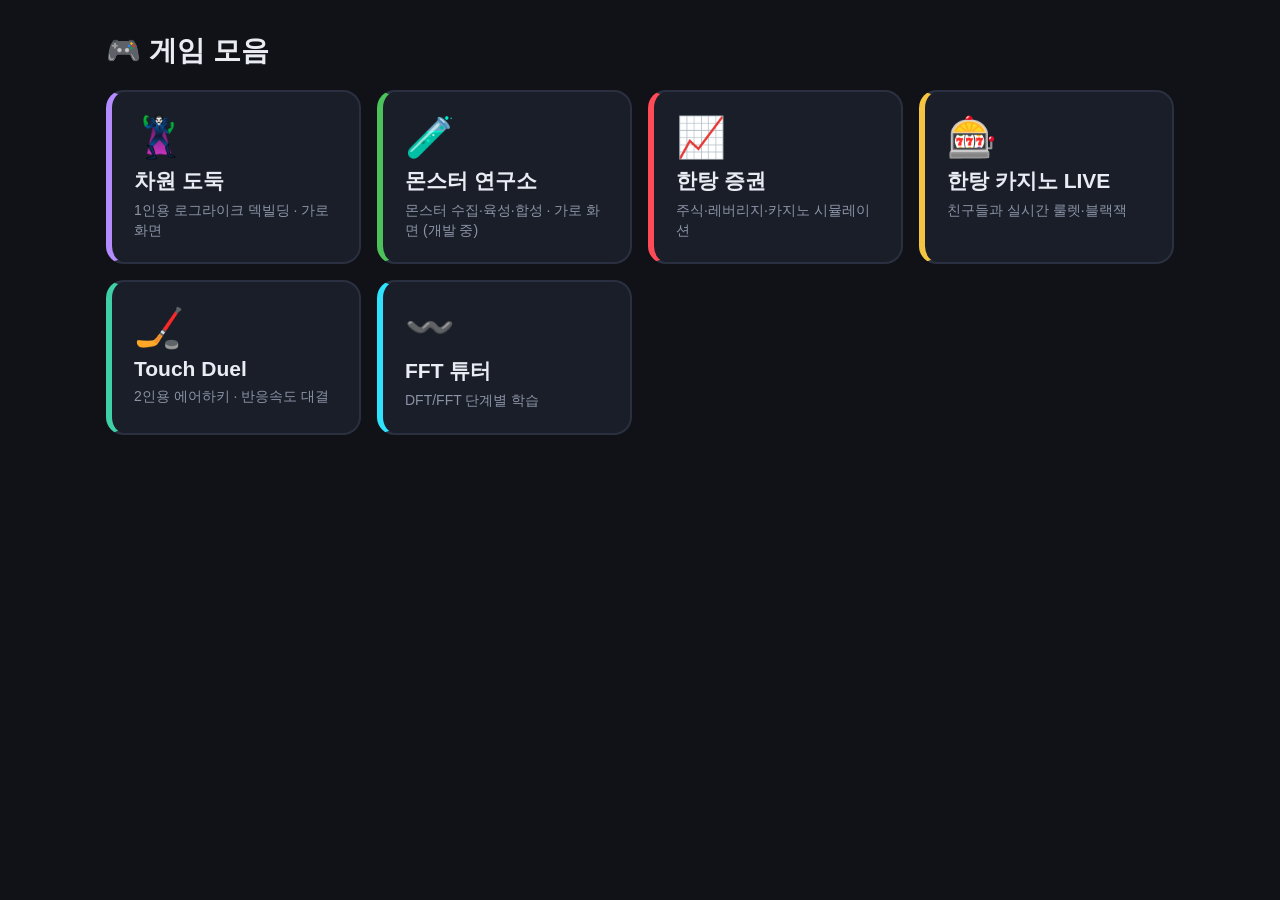
==== commit c2a06606: "Monster Lab step 1: monster data, SVG art, traits, 1v1 battle 46 species, 42 moves, 22 traits, seede" ====
--- a/index.html
+++ b/index.html
@@ -32,6 +32,9 @@
     <a class="game" style="--c:#b48cff" href="dimension-thief/">
       <span class="icon">🦹</span><span class="name">차원 도둑</span>
       <span class="desc">1인용 로그라이크 덱빌딩 · 가로 화면</span></a>
+    <a class="game" style="--c:#4cc35a" href="monster-lab/">
+      <span class="icon">🧪</span><span class="name">몬스터 연구소</span>
+      <span class="desc">몬스터 수집·육성·합성 · 가로 화면 (개발 중)</span></a>
     <a class="game" style="--c:#ff4b58" href="hantang/">
       <span class="icon">📈</span><span class="name">한탕 증권</span>
       <span class="desc">주식·레버리지·카지노 시뮬레이션</span></a>
